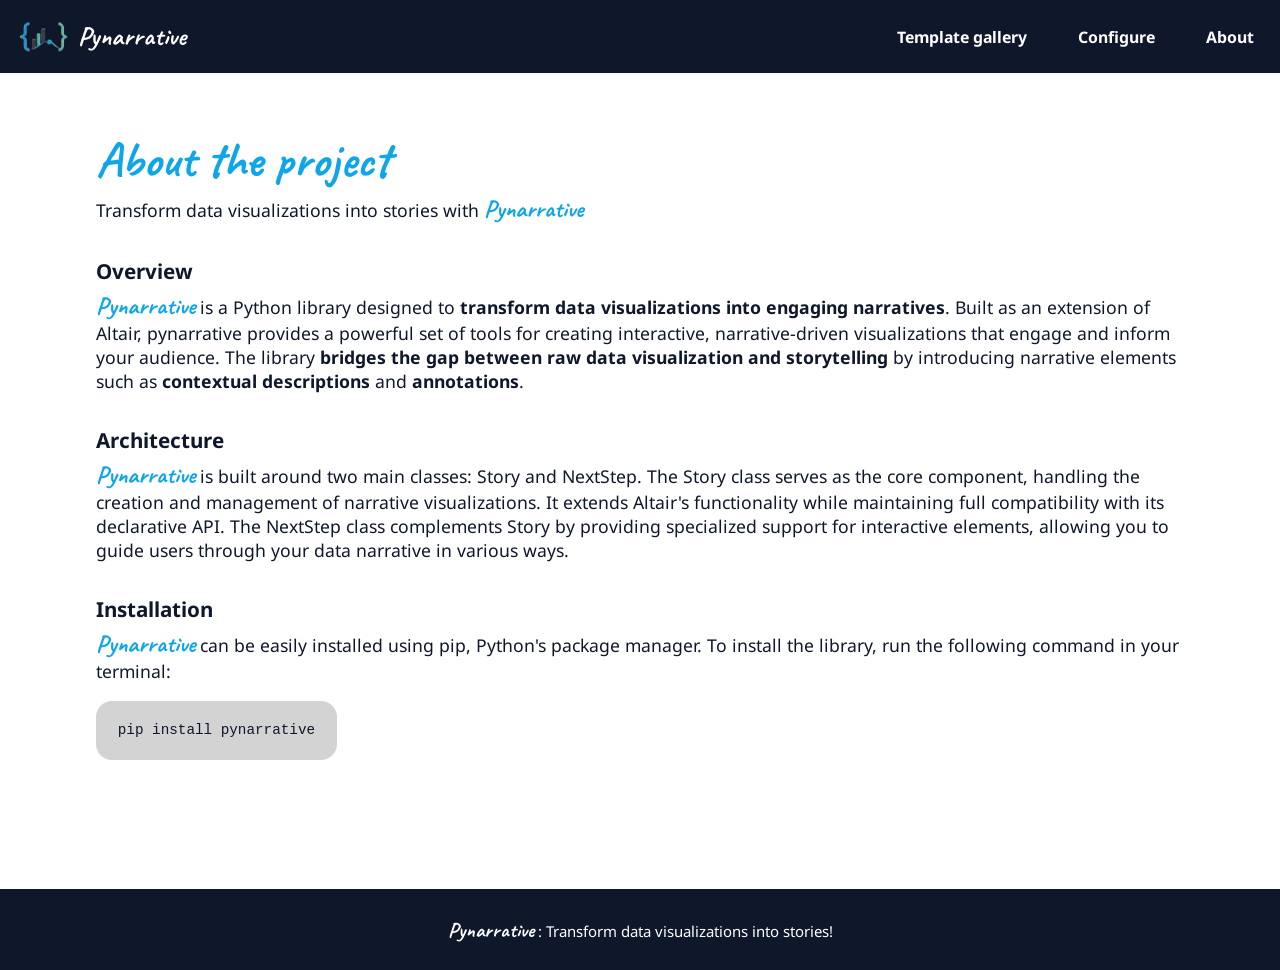
==== about.html @ 92ab71fa "Nuovo sito web" ====
<!DOCTYPE html>
<html lang="it">

<head>
    <meta charset="UTF-8">
    <meta name="viewport" content="width=device-width, initial-scale=1.0">
    <title>Pynarrative - About</title>

    <link rel="icon" type="image/x-icon" href="img/icon/favicon.ico">
    <link rel="stylesheet" href="style.css">

    <!-- Jquery -->
    <script src="https://code.jquery.com/jquery-3.7.1.min.js"></script>

    <script>
        $(window).on("scroll", function (){
            if ($(window).scrollTop() > 100) {
                $("#arrow_up").css("opacity", "1");
            } else {
                $("#arrow_up").css("opacity", "0");
            }
        });
    </script>

</head>

<body>
    <div id="header">
        <a id="home" class="highlight" href="index.html"><img src="img/icon/pynarrative_logo.png" alt="Pynarrative Logo">Pynarrative</a>
        <a href="index.html#gallery">Template gallery</a>
        <a href="configure.html">Configure</a>
        <a href="about.html">About</a>
    </div>

    <div id="about_body">
        <div>
            <h1><span class="highlight">About the project</span></h1>
            <p>Transform data visualizations into stories with <span class="highlight">Pynarrative</span></p>
        </div>

        <div>
            <h3>Overview</h3>
            <p>
                <span class="highlight">Pynarrative</span> is a Python library designed to <span class="bold">transform
                data visualizations into engaging narratives</span>. Built as an extension of Altair, pynarrative provides
                a powerful set of tools for creating interactive, narrative-driven visualizations that engage
                and inform your audience. The library <span class="bold">bridges the gap between raw data
                visualization and storytelling</span> by introducing narrative elements such as <span class="bold">contextual descriptions</span>
                and <span class="bold">annotations</span>.
            </p>
        </div>
        
        <div>
            <h3>Architecture</h3>
            <p>
                <!-- RIVEDERE -->
                <span class="highlight">Pynarrative</span> is built around two main classes: Story and NextStep.
                The Story class serves as the core component, handling the creation and management of narrative
                visualizations. It extends Altair's functionality while maintaining full compatibility with its
                declarative API. The NextStep class complements Story by providing specialized support for
                interactive elements, allowing you to guide users through your data narrative in various ways.
            </p>
        </div>

        <div>
            <h3>Installation</h3>
            <p>
                <span class="highlight">Pynarrative</span> can be easily installed using pip, Python's package manager.
                To install the library, run the following command in your terminal:
            </p>
            <p class="code">pip install pynarrative</p>
        </div>
    </div>

    <div id="footer">
        <p><span class="highlight">Pynarrative</span> : Transform data visualizations into stories!</p>
    </div>

    <a id="arrow_up" href="#header"><img src="img/icon/arrow.svg" alt="arrow_up"></a>

</body>


</html>
---- style.css ----
/* Font family */
@import url('https://fonts.googleapis.com/css2?family=Caveat:wght@400..700&display=swap');
@import url('https://fonts.googleapis.com/css2?family=Inter:wght@400;700&family=Lato:wght@400;700&family=Lora:wght@400;700&family=Merriweather:wght@400;700&family=Montserrat:wght@400;700&family=Noto+Sans:wght@400;700&family=Nunito:wght@400;700&family=Open+Sans:wght@400;700&family=Oswald:wght@400;700&family=Playfair+Display:wght@400;700&family=Poppins:wght@400;700&family=Raleway:wght@400;700&family=Roboto+Condensed:wght@400;700&family=Roboto:wght@400;700&family=Ubuntu:wght@400;700&display=swap');
@import url('https://fonts.googleapis.com/css2?family=Cinzel+Decorative:wght@400;700&family=Space+Grotesk:wght@400;700&family=Syne:wght@400;700&display=swap');

/* General */
html{
    font-family: "Noto sans", Arial, Helvetica, sans-serif;
    scroll-behavior: smooth;
}

body{
    margin: 0;
    padding: 0;
    font-size: 110%;
    min-height: 100vh;
    display: flex;
    flex-direction: column;
    color: #0F172A;
}

a{
    text-decoration: none;
    color: black;
}


#arrow_up{
    width: 4%;
    position: fixed;
    right: 0;
    bottom: 30%;
    opacity: 0;
    transition: all 0.2s ease-in-out;
}

#arrow_up img{
    width: 100%;
    margin: 0;
}

/* Formatting */
.bold{font-weight: bold;}
.italic{font-style: italic;}

.highlight{
    color: #0EA5E9;
    font-family: 'Caveat', 'Times New Roman', Times, serif;
    font-size: 140%;
    font-weight: bold;
}

.code{
    background-color: lightgrey;
    width: fit-content;
    margin: 0.5% 0;
    padding: 2%;
    border-radius: 16px;
    white-space: pre;
    font-family: monospace;
}
.highlighted{
    background-color: rgb(251, 251, 140);
    padding: 0.2%;
    border-radius: 4px;
    color: red !important;
}
.small{font-size: 90%;}



/* INDEX.HTML */
/* Header and footer */
#header, #footer{
    display: flex;
    justify-content: space-around; 
    align-items: center; 
    box-sizing: border-box;
}
#header{background-color: #0F172A;}

#header a{
    padding: 2%;
    color: white;
    font-weight: bold;
    font-size: 90%;
    display: flex;
    align-items: center;
    justify-content: center;
    gap: 10px;
    transition: all ease-in-out 0.2s;
}
#header a img{width: 25px;}

#header a:hover {
    background-color: #1b2a4e;
    cursor: pointer;
}

#home{
    margin-right: auto;
    font-size: 150% !important;
    display: flex;
    align-items: center;
    gap: 5px !important;
    padding: 0 1% !important;
    height: 70px;
}

#home img{width: 60px !important;}

#footer{
    color: white;
    align-items: center; 
    padding: 1%;
    font-size: 85%;
    margin-top: 5%;
    background-color: #0F172A;;
}
#footer .highlight{color: white !important;}

#footer a{
    flex: 1;
    text-align: center;
    color: white;
}

/* Body and gallery */
#body, #gallery, #configurator_box, #download_box, #about_body, #instructions {padding: 2.5% 7.5%;}
#body > h1, #gallery > h1, #about_body  h1 {margin-bottom: 0.2%;}
#body > p, #gallery > p, #about_body p {margin-top: 0.2%;}


.button{
    background-color: #5bae92;
    padding: 0.25% 1% 0.5% 1%;
    border-radius: 16px;
    width: max-content;
}

.button a{
    background: 
    linear-gradient(black),
    linear-gradient(orange);
    background-size: 100% 0;
    background-position: 100% 100%, 0 100%;
    background-repeat: no-repeat;
    transition: background-size 0.4s;
}

.button a:hover{
  background-size: 0 0.1em, 100% 0.1em;
}

#template_gallery{
    margin-left: -5%;
    margin-right: -5%;
    display: grid;
    grid-template-columns: repeat(2, 1fr);
    gap: 10% 1.5%;
}

.template{
    border: 1px #0f172a solid;
    border-radius: 16px;
    align-content: center;
    transition: all 0.3s ease-in-out;
    cursor: pointer;
    position: relative;
    overflow: hidden;
    padding: 5%;
    height: 100%;
    margin-top: 5%;
}
.template:hover{transform: translateY(-10px);}

.template img{
    width: 100%;
    border-radius: 16px;
}

.template p{
    text-align: center;
    font-weight: bold;
}

img.second{display: none;}

.click_to_download{
    background-color: rgba(15, 23, 42, 0.6);
    width: 100%;
    height: 100%;
    border-radius: 16px;
    position: absolute;
    top: -16px;
    left: 0;
    opacity: 0;
    transition: opacity 0.2s ease-in-out;

    color: white;
    display: flex;
    justify-content: center;
    align-items: center;
}

#instructions{margin-top: 5%;}
#instructions a {
    display: inline-block;
    transition: all 0.2s ease-in-out;
}

#instructions a:hover {
    transform: scale(1.01);
    font-weight: bold;
}



/* CONFIGURE.HTML */
/* Configurator box */
#configurator_box{
    text-align: center;
    display: grid;
    grid-template-columns: 1fr 1fr;
    grid-template-areas:
    "title title"
    "description description"
    "controls preview"
    "create_template create_template";
}

#configurator_box h1{grid-area: title;}
#description{grid-area: description;}

.controls{
    grid-area: controls;
    text-align: left;
    font-size: 80%;
}

div.input_template{
    display: flex;
    align-items: center;
    border: 1px black solid;
    border-radius: 16px;
    padding: 0.5%;
    width: max-content;
}
.input_template input{
    text-align: right !important;
    border: 0 !important;
    margin-right: 0 !important;
    max-width: 100px;
    width: 100%;
}
.input_template span{color: rgba(0, 0, 0, 0.6);}

div.selection{margin-bottom: 10%;}
.selection input{
    border: 0;
    background-color: transparent;
    vertical-align: middle;
}
.selection input:hover, .selection select:hover{cursor: pointer;}
.selection select, .selection input[type="text"], .selection input[type="number"]{
    border: 1px grey solid;
    border-radius: 16px;
    padding: 0.5% 1%;
    margin: 1.5% 0;
    text-align: center;
}
.selection input[type="number"]{width: min-content; margin-left: 2%;}
.selection p{font-weight: bold; font-size: 110%;}
.selection div{
    align-self: center;
    display: flex;
    align-items: center
}
#multibox{
    display: grid;
    grid-template-columns: 1fr 1fr;
    grid-template-rows: 1fr 1fr;
    grid-template-areas: 
    "context_font_multiplier context_corner_radius_selection"
    "nextstep_font_multiplier context_corner_radius_selection";
}
#context_font_multiplier_container{grid-area: context_font_multiplier;}
#nextstep_font_multiplier_container{grid-area: nextstep_font_multiplier;}

#context_corner_radius_selection{
    grid-area: context_corner_radius_selection;
    align-self: center;
    display: grid;
    grid-template-rows: repeat(4, auto);
    grid-template-columns: repeat(6, auto);
    grid-template-areas:
    "corner_radius_label corner_radius_label corner_radius_label corner_radius_label corner_radius_label corner_radius_label"
    "context_corner_radius_opt1  context_corner_radius_opt2 context_corner_radius_opt3 context_corner_radius_opt4 context_corner_radius_opt5 context_corner_radius_opt6"
    "border_stroke_label border_stroke_label border_stroke_label border_stroke_label border_stroke_label border_stroke_label"
    "stroke_slider stroke_slider stroke_slider stroke_slider stroke_slider stroke_slider";
    gap: 0.5% 3%;
    max-width: 85%;
}
#context_corner_radius_selection div{
    height: 25px;
    width: 25px;
    margin: auto;
    transition: background-color 0.2s ease-in-out;
    border-top: 2px black solid;
    border-left: 2px black solid;
    display: flex;
    justify-content: center;
    align-self: baseline;
    font-size: 85%;
}
#context_corner_radius_selection div:hover{cursor: pointer;}
.context_corner_radius_selected{background-color: grey;}
#opt1{
    grid-area: context_corner_radius_opt1;
    border-top-left-radius: 40px;
}
#opt2{
    grid-area: context_corner_radius_opt2;
    border-top-left-radius: 32px;
}
#opt3{
    grid-area: context_corner_radius_opt3;
    border-top-left-radius: 24px;
}
#opt4{
    grid-area: context_corner_radius_opt4;
    border-top-left-radius: 16px;
}
#opt5{
    grid-area: context_corner_radius_opt5;
    border-top-left-radius: 8px;
}
#opt6{
    grid-area: context_corner_radius_opt6;
    border-top-left-radius: 0px;
}
#corner_radius_label{grid-area: corner_radius_label; text-align: center; font-weight: bold; margin: 5% 0 1% 0;}
#border_stroke_label{grid-area: border_stroke_label; text-align: center; font-weight: bold; margin: 5% 0 1% 0;}

#stroke_slider{grid-area: stroke_slider;}
#stroke_slider:hover{cursor: pointer;}

#preview {
    grid-area: preview;
    width: 100%;
    display: grid;
    grid-template-columns: 2fr 1fr;
    grid-template-rows: 0.5fr 1fr 1fr 1fr 1fr 1fr;
    gap: 2% 4%;
}

#tab_color_preview{
    border-width: 2px;
    border-style: solid;
    border-color: rgb(103 91 91);
    transition: all, 0.2s ease-in-out;} 

.preview_header{
    display: flex;
    align-items: center;
    justify-content: center;
    font-weight: bold;
}

.color_preview, .contrast_ratio, #title_color_preview {
    display: flex;
    align-items: center;
    justify-content: center;
    box-sizing: border-box;
    border-radius: 16px;
}

.contrast_ratio{
    background-color: #f2f2f2;
    color: #000;
    border: 1px solid #ccc;
    transition: background-color 0.2s ease;
    font-weight: bold;
}

#title_color_preview{border: 1px black solid;}

.contrast_red{background-color: #d62828;}
.contrast_orange{background-color: #f08c00;}
.contrast_green{background-color: #2a9d45;}

#create_template_container{
    grid-area: create_template;
    margin: 5% auto;
    border: 0.5px black solid;
}

/* Template preview */
#template_preview {
    width: 100%;
    display: flex;
    justify-content: center;
    align-items: center;
    transform: scale(0.9);
    transform-origin: top center;
    margin: 0;
}
#template_preview *{
    cursor: pointer;
}

#vis.vega-embed { /* Vertically centers the chart */
    width: 100%;
    display: flex;
    justify-content: center;
    margin: 0;
}
#vis .chart-wrapper {flex: 0 0 auto;}
details{display: none;}

/* Download box */
#download_box{
    display: none;
    padding-top: 0 !important;
}
#download_box h3, #instructions h3{
    text-align: center;
    font-size: 150%;
}

#download{ /* Download "button" */
    font-size: 120%;
    transition: color 0.2s ease-in-out;
    width: fit-content;
    margin: 0;
    transition: background-color 0.2s ease-in-out;
}

#download:hover{
    cursor: pointer;
    background-color: orange;
}

#download_box ol li{margin: 2% 0;}
#to_copy2{font-size: 80%;}

li .code {
    display: inline-block;
    vertical-align: middle;
}

li img {
    vertical-align: middle;
    margin-left: 2%;
    opacity: 0.7;
    transition: all 0.2s ease-in-out;
}
li img:hover{
    opacity: 1;
    cursor: copy;
}

.img_green{
    filter: brightness(0) saturate(100%) invert(16%) sepia(99%) saturate(1500%) hue-rotate(80deg) brightness(95%) contrast(110%);   
    opacity: 1;
}



/* ABOUT.HTML */
#about_body div{margin-bottom: 3%;}
#about_body div h3{margin-bottom: 0.5%;}
#about_body div p{margin-top: 0;}
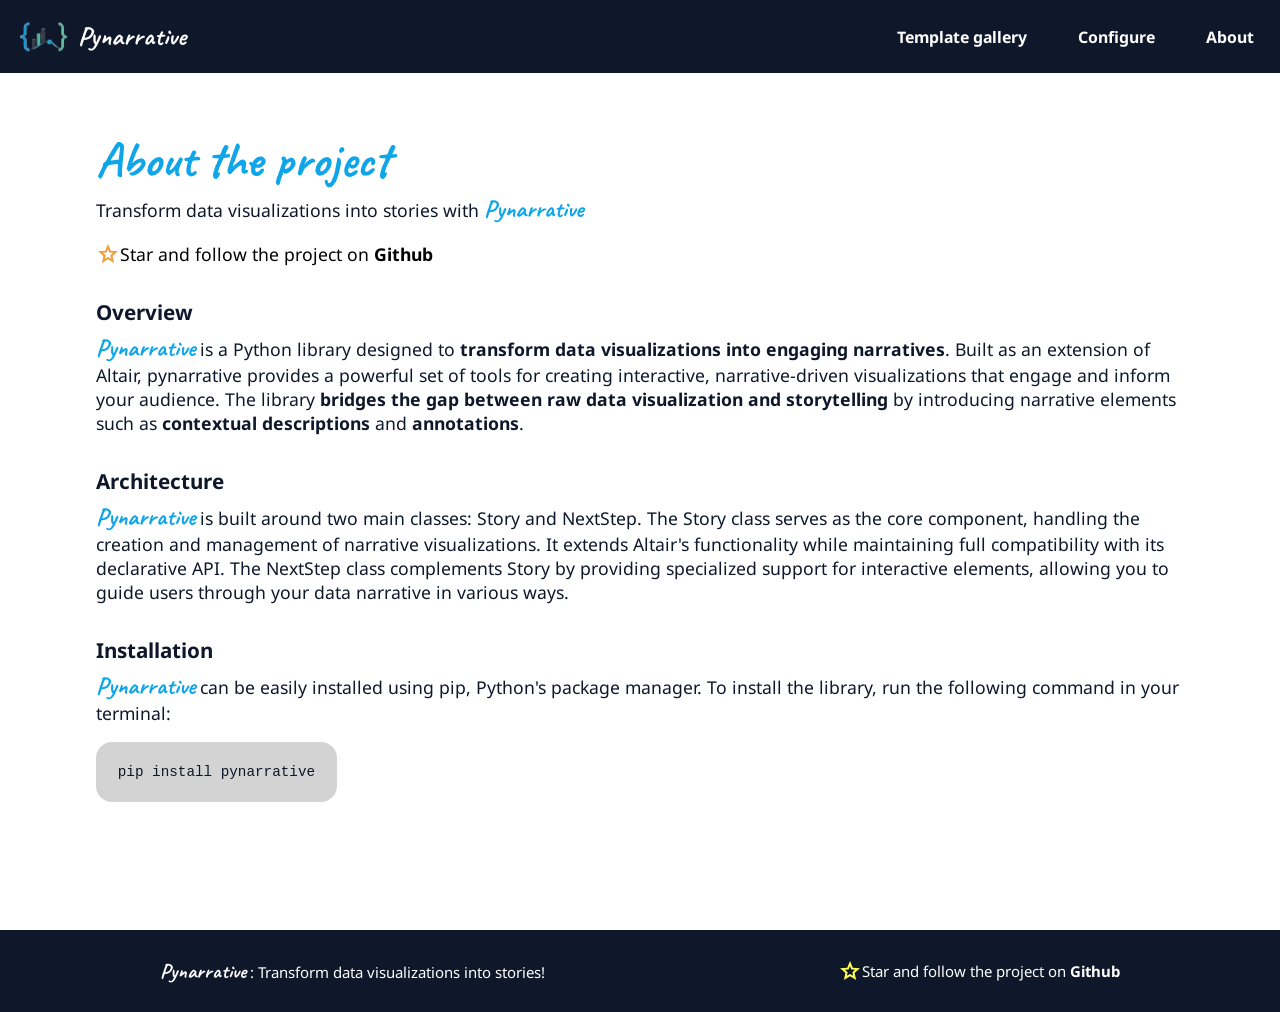
==== commit 87dee001: "Website new version" ====
--- a/about.html
+++ b/about.html
@@ -36,8 +36,12 @@
         <div>
             <h1><span class="highlight">About the project</span></h1>
             <p>Transform data visualizations into stories with <span class="highlight">Pynarrative</span></p>
+            <a target="_blank" href="https://github.com/pynarrative/pynarrative">
+                <img src="img/icon/dark_star.svg" alt="Star">
+                <span>Star and follow the project on <span class="bold">Github</span></span>
+            </a>
         </div>
-
+<!-- RISCRIVERE L'ABOUT E LA DOCUMENTAZIONE. RIVEDERE DOCSTRING -->
         <div>
             <h3>Overview</h3>
             <p>
@@ -74,6 +78,10 @@
 
     <div id="footer">
         <p><span class="highlight">Pynarrative</span> : Transform data visualizations into stories!</p>
+        <a target="_blank" href="https://github.com/pynarrative/pynarrative">
+            <img src="img/icon/star.svg" alt="Star">
+            <span>Star and follow the project on <span class="bold">Github</span></span>
+        </a>
     </div>
 
     <a id="arrow_up" href="#header"><img src="img/icon/arrow.svg" alt="arrow_up"></a>
--- a/style.css
+++ b/style.css
@@ -2,6 +2,7 @@
 @import url('https://fonts.googleapis.com/css2?family=Caveat:wght@400..700&display=swap');
 @import url('https://fonts.googleapis.com/css2?family=Inter:wght@400;700&family=Lato:wght@400;700&family=Lora:wght@400;700&family=Merriweather:wght@400;700&family=Montserrat:wght@400;700&family=Noto+Sans:wght@400;700&family=Nunito:wght@400;700&family=Open+Sans:wght@400;700&family=Oswald:wght@400;700&family=Playfair+Display:wght@400;700&family=Poppins:wght@400;700&family=Raleway:wght@400;700&family=Roboto+Condensed:wght@400;700&family=Roboto:wght@400;700&family=Ubuntu:wght@400;700&display=swap');
 @import url('https://fonts.googleapis.com/css2?family=Cinzel+Decorative:wght@400;700&family=Space+Grotesk:wght@400;700&family=Syne:wght@400;700&display=swap');
+@import url('https://fonts.googleapis.com/css2?family=Abril+Fatface&family=Bebas+Neue&family=Caveat:wght@400;700&family=Cinzel:wght@400;700&family=Dancing+Script:wght@400;700&family=Great+Vibes&family=Montserrat:wght@400;700&family=Noto+Sans:wght@400;700&family=Oswald:wght@400;700&family=Pacifico&family=Playfair+Display:wght@400;700&family=Satisfy&display=swap');
 
 /* General */
 html{
@@ -120,16 +121,56 @@
 #footer .highlight{color: white !important;}
 
 #footer a{
-    flex: 1;
     text-align: center;
     color: white;
+    display: flex;
+    flex-direction: row;
+    align-items: center;
+    justify-content: space-between;
+}
+
+#about_body div a{
+    display: flex;
 }
 
 /* Body and gallery */
-#body, #gallery, #configurator_box, #download_box, #about_body, #instructions {padding: 2.5% 7.5%;}
+#body, #big_template_preview, #gallery, #download_box, #about_body, #instructions {padding: 2.5% 7.5%;}
 #body > h1, #gallery > h1, #about_body  h1 {margin-bottom: 0.2%;}
 #body > p, #gallery > p, #about_body p {margin-top: 0.2%;}
 
+#big_template_preview{
+    width: 75%;
+    height: 500px;
+    margin: auto;
+    border: 1px #0f172a solid;
+    border-radius: 16px;
+    display: flex;
+    flex-direction: column;
+    align-items: center;
+    cursor: pointer;
+    overflow: hidden;
+}
+
+#big_template_preview img{
+    height: 80%;
+    width: auto;
+}
+#big_template_preview div{
+    width: 100%;
+    margin-top: 5%;
+    display: flex;
+    justify-content: space-evenly;
+    align-items: center;
+}
+
+#big_template_preview img.secondary_image{
+    display: none;
+}
+
+
+#download_notebook_button{
+    background-color: #0EA5E9 !important;
+}
 
 .button{
     background-color: #5bae92;
@@ -157,7 +198,7 @@
     margin-right: -5%;
     display: grid;
     grid-template-columns: repeat(2, 1fr);
-    gap: 10% 1.5%;
+    gap: 4% 1.5%;
 }
 
 .template{
@@ -175,7 +216,7 @@
 .template:hover{transform: translateY(-10px);}
 
 .template img{
-    width: 100%;
+    max-width: 90%;
     border-radius: 16px;
 }
 
@@ -186,7 +227,7 @@
 
 img.second{display: none;}
 
-.click_to_download{
+.click_to_preview{
     background-color: rgba(15, 23, 42, 0.6);
     width: 100%;
     height: 100%;
@@ -215,80 +256,130 @@
 }
 
 
-
 /* CONFIGURE.HTML */
 /* Configurator box */
 #configurator_box{
-    text-align: center;
     display: grid;
-    grid-template-columns: 1fr 1fr;
+    gap: 5% 1%;
+    margin-bottom: 15%;
+    padding: 2.5% 5%;
+    grid-template-rows: auto;
+    grid-template-columns: 1.5fr 1fr;
     grid-template-areas:
-    "title title"
-    "description description"
-    "controls preview"
-    "create_template create_template";
-}
-
-#configurator_box h1{grid-area: title;}
-#description{grid-area: description;}
-
-.controls{
-    grid-area: controls;
-    text-align: left;
-    font-size: 80%;
-}
-
-div.input_template{
-    display: flex;
-    align-items: center;
-    border: 1px black solid;
-    border-radius: 16px;
-    padding: 0.5%;
-    width: max-content;
-}
-.input_template input{
-    text-align: right !important;
-    border: 0 !important;
-    margin-right: 0 !important;
-    max-width: 100px;
+    "title_description title_description"
+    "options preview"
+    "create_template_container create_template_container";
+}
+
+#title_description{
+    grid-area: title_description;
+    text-align: center;
+}
+
+
+/* Options (left column) */
+#options{
+    grid-area: options;
+    display: grid;
+    grid-template-columns: 1fr 2.5fr;
+    grid-template-rows: repeat(10, 0.75fr);
+    grid-template-areas:
+    "title_options title_options"
+    "input_template input_template"
+    "font_selection_container font_selection_container"
+    "standard_font_size_container main_secondary_text_color_input_container"
+    "title_font_multiplier_container title_font_selection_container"
+    "subtitle_font_multiplier_container title_subtitle_source_color_input_container"
+    "source_font_multiplier_container title_subtitle_source_color_input_container"
+    "context_font_multiplier_container ta_background_color_input_container"
+    "nextstep_font_multiplier_container ta_border_color_input_container"
+    "annotation_font_multiplier_container text_areas_corner_radius_selection"
+}
+
+#options h2{
+    grid-area: title_options;
+    text-align: center;
+    display: flex;
+    justify-content: space-around;
+    align-self: center;
+}
+
+#options>div{
+    text-align: center;
+    margin: auto;
+}
+#options > div h4, #options > div label{margin: 1% 0;}
+
+#options input[type = "text"], #options input[type = "number"]{
+    border: 0.5px #0f172a solid;
+    border-radius: 16px;
+    padding: 1.5% 2%;
+    text-align: center;
+}
+#options input, #options select{cursor: pointer;}
+
+ #options select{
+    font-size: 90%;
+    border: 2px solid #dddddd;
+    background: #eeeeee;
+    transition: all 0.4s ease-in-out;
+    border-radius: 16px;
+}
+
+#options select,
+::picker(select) {
+  appearance: base-select;
+}
+
+select::picker-icon {
+  color: #999999;
+  transition: 0.4s rotate;
+}
+
+select:open::picker-icon {
+  rotate: 180deg;
+}
+
+
+#input_template{
+    grid-area: input_template;
+    margin: auto;
+    text-align: center;
     width: 100%;
 }
-.input_template span{color: rgba(0, 0, 0, 0.6);}
-
-div.selection{margin-bottom: 10%;}
-.selection input{
-    border: 0;
-    background-color: transparent;
-    vertical-align: middle;
-}
-.selection input:hover, .selection select:hover{cursor: pointer;}
-.selection select, .selection input[type="text"], .selection input[type="number"]{
-    border: 1px grey solid;
-    border-radius: 16px;
-    padding: 0.5% 1%;
-    margin: 1.5% 0;
-    text-align: center;
-}
-.selection input[type="number"]{width: min-content; margin-left: 2%;}
-.selection p{font-weight: bold; font-size: 110%;}
-.selection div{
-    align-self: center;
-    display: flex;
-    align-items: center
-}
-#multibox{
+
+#font_selection_container{
+    grid-area: font_selection_container;
+    margin: auto;
+    text-align: center;
+}
+
+#standard_font_size_container{grid-area: standard_font_size_container;}
+#main_secondary_text_color_input_container{
+    grid-area: main_secondary_text_color_input_container;
     display: grid;
-    grid-template-columns: 1fr 1fr;
-    grid-template-rows: 1fr 1fr;
-    grid-template-areas: 
-    "context_font_multiplier context_corner_radius_selection"
-    "nextstep_font_multiplier context_corner_radius_selection";
-}
-#context_font_multiplier_container{grid-area: context_font_multiplier;}
-#nextstep_font_multiplier_container{grid-area: nextstep_font_multiplier;}
-
-#context_corner_radius_selection{
-    grid-area: context_corner_radius_selection;
+    grid-template-columns: repeat(4, 1fr);
+    grid-template-areas:
+    "main_color_input_container secondary_color_input_container text_color_input_container lines_color_input_container";
+}
+#main_color_input_container{grid-area: main_color_input_container;}
+#secondary_color_input_container{grid-area: secondary_color_input_container;}
+#text_color_input_container{grid-area: text_color_input_container;}
+
+#title_font_multiplier_container{grid-area: title_font_multiplier_container;}
+#title_font_selection_container{grid-area: title_font_selection_container;}
+#title_subtitle_source_color_input_container{grid-area: title_subtitle_source_color_input_container;}
+#subtitle_font_multiplier_container{grid-area: subtitle_font_multiplier_container;}
+#source_font_multiplier_container{grid-area: source_font_multiplier_container;}
+#context_font_multiplier_container{grid-area: context_font_multiplier_container;}
+#ta_background_color_input_container{grid-area: ta_background_color_input_container;}
+#ta_border_color_input_container{grid-area: ta_border_color_input_container;}
+#nextstep_font_multiplier_container{grid-area: nextstep_font_multiplier_container;}
+#annotation_font_multiplier_container{grid-area: annotation_font_multiplier_container;}
+#text_areas_corner_radius_selection{
+    grid-area: text_areas_corner_radius_selection;
+    margin: auto;
+    width: 70%;
     align-self: center;
     display: grid;
     grid-template-rows: repeat(4, auto);
@@ -299,9 +390,8 @@
     "border_stroke_label border_stroke_label border_stroke_label border_stroke_label border_stroke_label border_stroke_label"
     "stroke_slider stroke_slider stroke_slider stroke_slider stroke_slider stroke_slider";
     gap: 0.5% 3%;
-    max-width: 85%;
-}
-#context_corner_radius_selection div{
+}
+#text_areas_corner_radius_selection div{
     height: 25px;
     width: 25px;
     margin: auto;
@@ -310,11 +400,11 @@
     border-left: 2px black solid;
     display: flex;
     justify-content: center;
-    align-self: baseline;
+    align-items: center;
     font-size: 85%;
 }
-#context_corner_radius_selection div:hover{cursor: pointer;}
-.context_corner_radius_selected{background-color: grey;}
+#text_areas_corner_radius_selection div:hover{cursor: pointer;}
+.text_areas_corner_radius_selected{background-color: grey;}
 #opt1{
     grid-area: context_corner_radius_opt1;
     border-top-left-radius: 40px;
@@ -345,34 +435,72 @@
 #stroke_slider{grid-area: stroke_slider;}
 #stroke_slider:hover{cursor: pointer;}
 
-#preview {
+#lines_color_input_container{grid-area: lines_color_input_container;}
+
+
+/* Preview */
+#preview{
+    display: grid;
     grid-area: preview;
-    width: 100%;
-    display: grid;
-    grid-template-columns: 2fr 1fr;
-    grid-template-rows: 0.5fr 1fr 1fr 1fr 1fr 1fr;
-    gap: 2% 4%;
-}
-
+    gap: 1% 3%;
+    grid-template-columns: 1.5fr 1fr;
+    grid-template-rows: 0.5fr 1fr 1fr 0.3fr 1fr 1fr;
+    grid-template-areas:
+    "title_preview title_contrast"
+    "main_color_preview main_color_contrast"
+    "secondary_color_preview secondary_color_contrast"
+    "lines_color_preview lines_color_preview"
+    "title_color_preview_container title_color_contrast"
+    "tab_color_preview tab_color_contrast";
+}
+
+#preview.no_secondary {
+    grid-template-rows: 0.5fr 1fr 0.3fr 1fr 1fr;
+    grid-template-areas:
+    "title_preview title_contrast"
+    "main_color_preview main_color_contrast"
+    "lines_color_preview lines_color_preview"
+    "title_color_preview_container title_color_contrast"
+    "tab_color_preview tab_color_contrast";
+}
+
+#preview h2{
+    display: flex;
+    justify-content: center;
+    align-self: center;
+    text-align: center;
+}
+#title_preview{grid-area: title_preview;}
+#title_contrast{grid-area: title_contrast;}
+#main_color_preview{grid-area: main_color_preview;}
+#main_color_contrast{grid-area: main_color_contrast;}
+#secondary_color_preview{grid-area: secondary_color_preview;}
+#secondary_color_contrast{grid-area: secondary_color_contrast;}
+#title_color_preview_container{grid-area: title_color_preview_container; border: 1px black solid;}
+#tab_color_contrast{grid-area: tab_color_contrast;}
 #tab_color_preview{
+    grid-area: tab_color_preview;
     border-width: 2px;
     border-style: solid;
     border-color: rgb(103 91 91);
-    transition: all, 0.2s ease-in-out;} 
-
-.preview_header{
+    transition: all, 0.2s ease-in-out;
+}
+#tab_color_contrast{grid-area: tab_color_contrast;}
+#lines_color_preview{grid-area: lines_color_preview;}
+
+.color_preview{font-size: 12pt;}
+.color_preview, .contrast_ratio, #title_color_preview_container {
     display: flex;
     align-items: center;
     justify-content: center;
-    font-weight: bold;
-}
-
-.color_preview, .contrast_ratio, #title_color_preview {
-    display: flex;
-    align-items: center;
-    justify-content: center;
+    text-align: center;
     box-sizing: border-box;
     border-radius: 16px;
+    padding: 1%;
+}
+#title_color_preview_container p{
+    margin-bottom: 0;
+    margin-top: 0;
 }
 
 .contrast_ratio{
@@ -383,17 +511,19 @@
     font-weight: bold;
 }
 
-#title_color_preview{border: 1px black solid;}
-
 .contrast_red{background-color: #d62828;}
 .contrast_orange{background-color: #f08c00;}
 .contrast_green{background-color: #2a9d45;}
 
+
 #create_template_container{
-    grid-area: create_template;
-    margin: 5% auto;
-    border: 0.5px black solid;
-}
+    border: 1px black solid;
+    grid-area: create_template_container;
+    width: 15%;
+    margin: auto;
+    text-align: center;
+}
+
 
 /* Template preview */
 #template_preview {
@@ -428,7 +558,7 @@
     font-size: 150%;
 }
 
-#download{ /* Download "button" */
+#download_template, #download_notebook{ /* Download "button" */
     font-size: 120%;
     transition: color 0.2s ease-in-out;
     width: fit-content;
@@ -436,7 +566,7 @@
     transition: background-color 0.2s ease-in-out;
 }
 
-#download:hover{
+#download_template:hover, #download_notebook:hover{
     cursor: pointer;
     background-color: orange;
 }
@@ -470,4 +600,4 @@
 /* ABOUT.HTML */
 #about_body div{margin-bottom: 3%;}
 #about_body div h3{margin-bottom: 0.5%;}
-#about_body div p{margin-top: 0;}
+#about_body div p{margin-top: 0;}
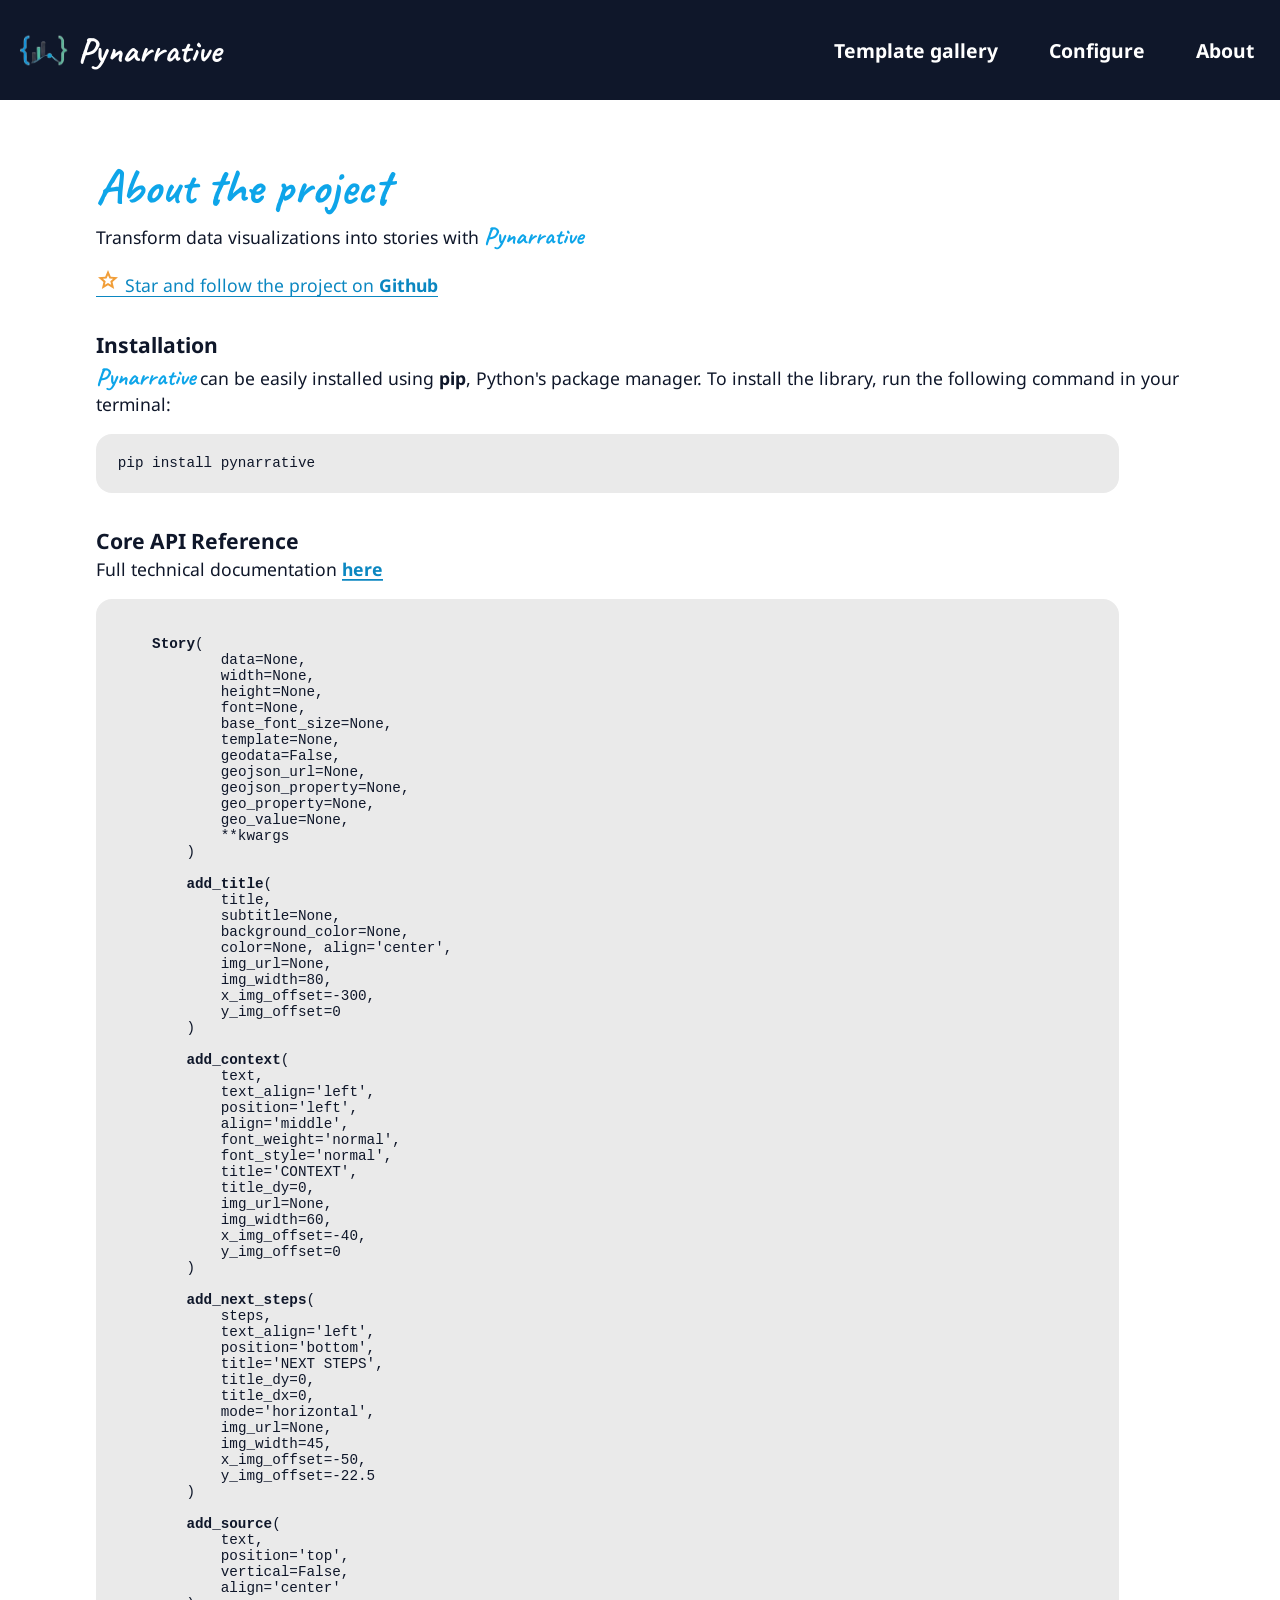
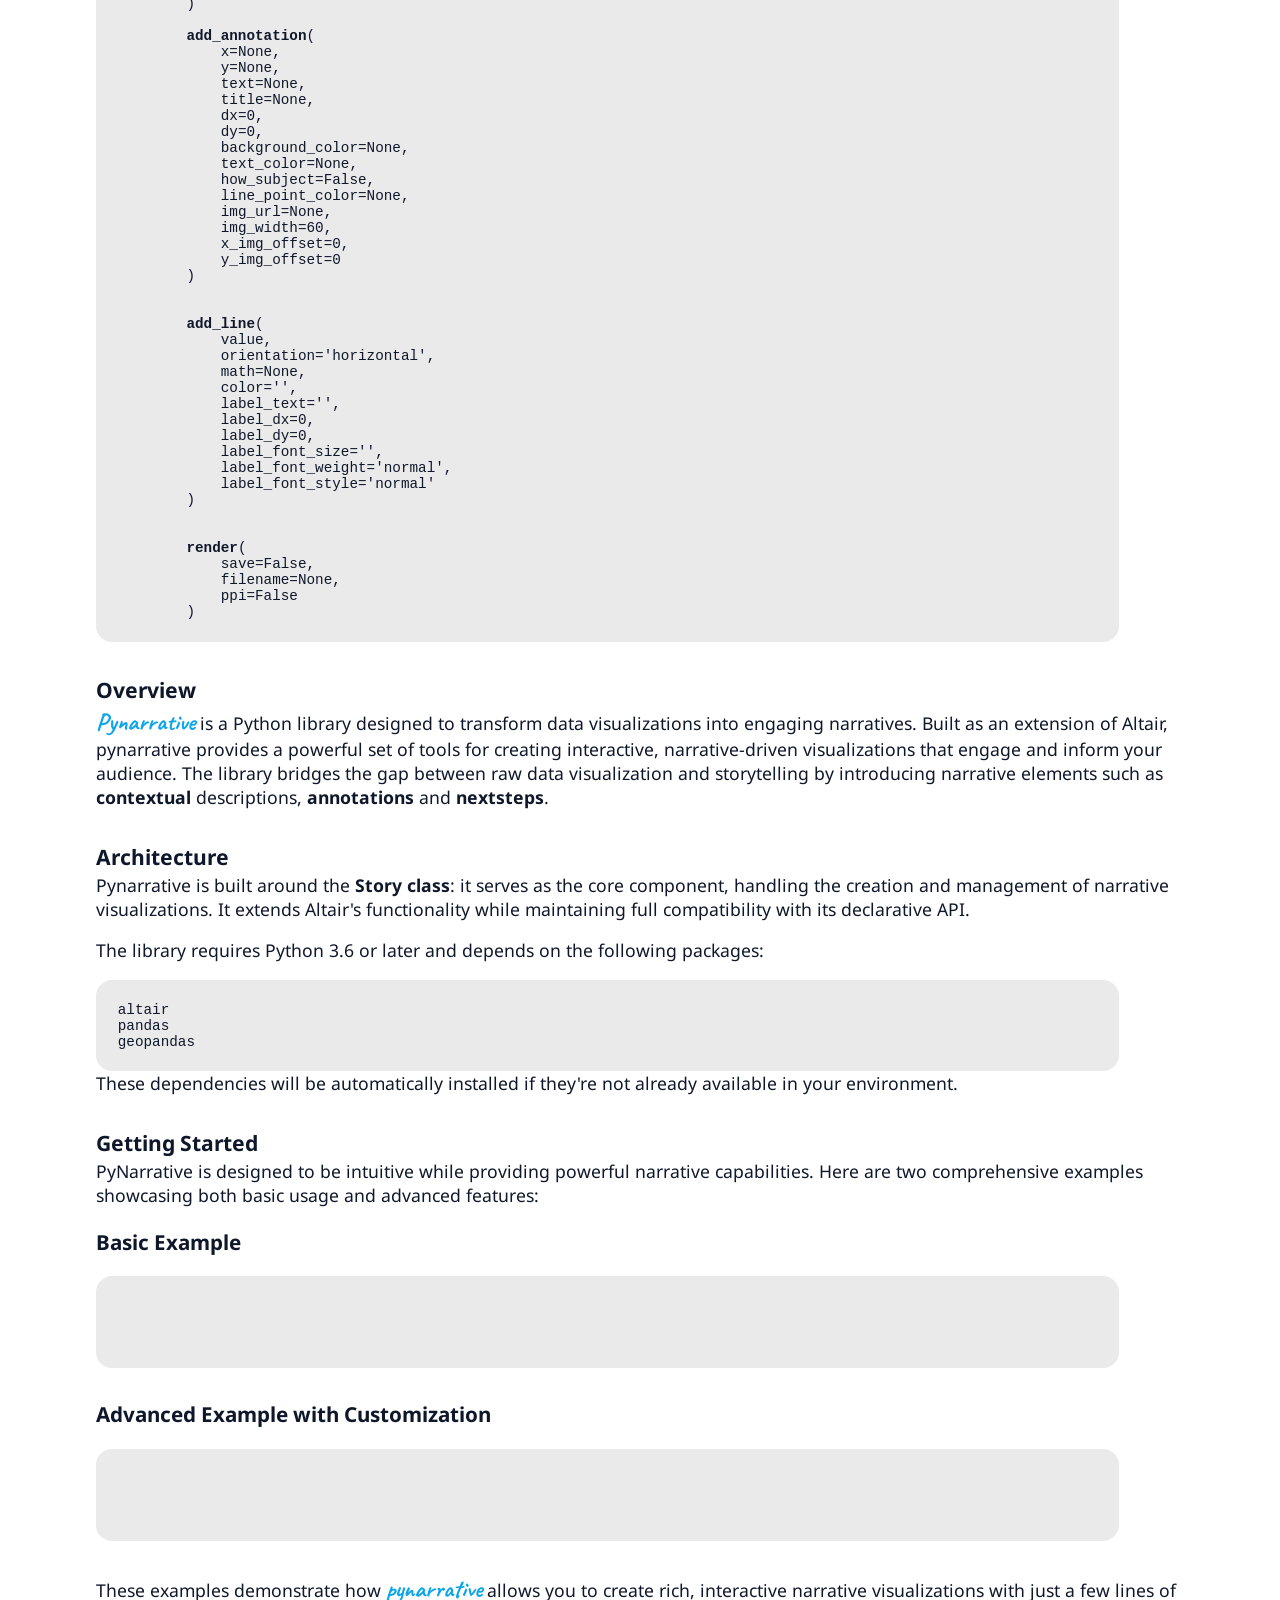
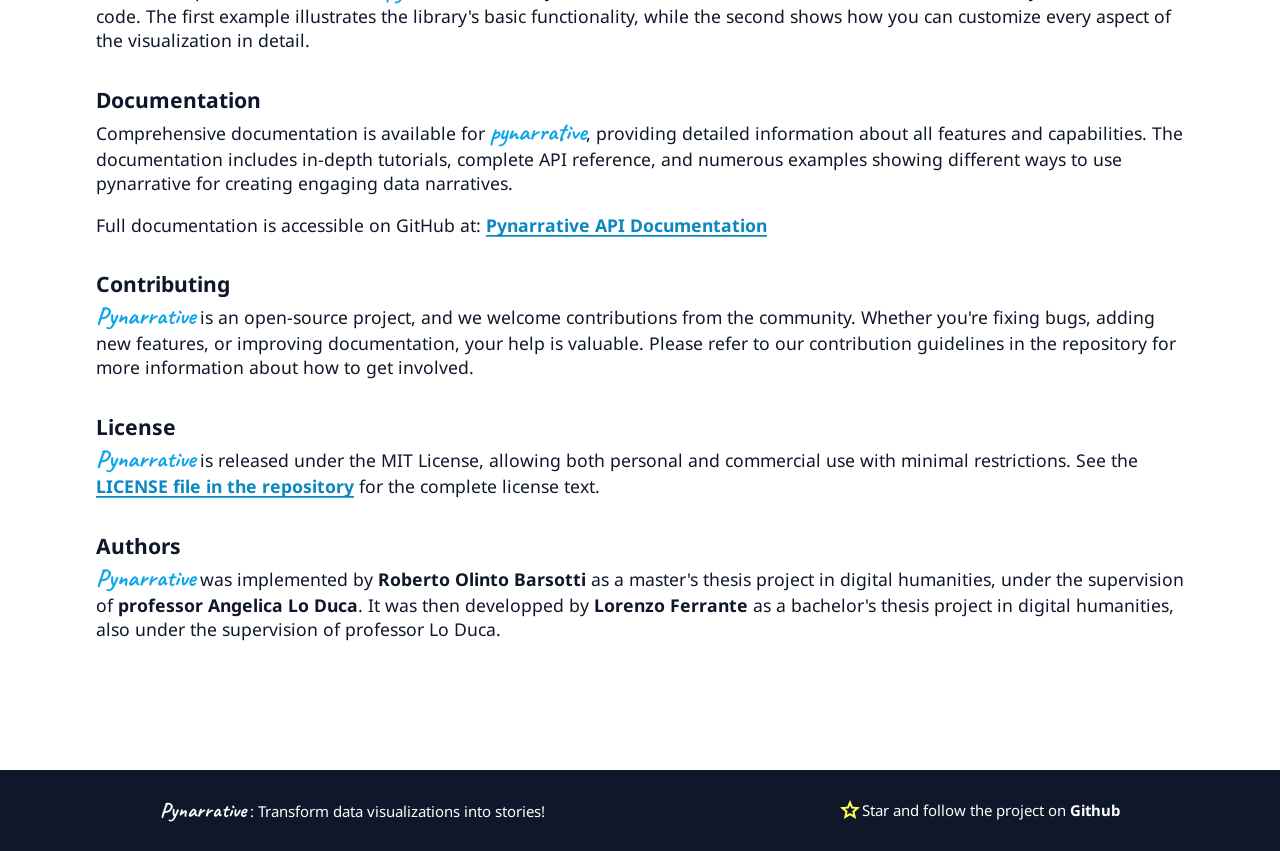
==== commit 6bb7b659: "new about.html" ====
--- a/about.html
+++ b/about.html
@@ -41,39 +41,183 @@
                 <span>Star and follow the project on <span class="bold">Github</span></span>
             </a>
         </div>
-<!-- RISCRIVERE L'ABOUT E LA DOCUMENTAZIONE. RIVEDERE DOCSTRING -->
-        <div>
-            <h3>Overview</h3>
-            <p>
-                <span class="highlight">Pynarrative</span> is a Python library designed to <span class="bold">transform
-                data visualizations into engaging narratives</span>. Built as an extension of Altair, pynarrative provides
-                a powerful set of tools for creating interactive, narrative-driven visualizations that engage
-                and inform your audience. The library <span class="bold">bridges the gap between raw data
-                visualization and storytelling</span> by introducing narrative elements such as <span class="bold">contextual descriptions</span>
-                and <span class="bold">annotations</span>.
-            </p>
+
+        <div>
+            <h2 id="installation">Installation</h2>
+            <p><span class="highlight">Pynarrative</span> can be easily installed using <strong>pip</strong>, Python&#39;s package manager. To install the library, run the following command in your terminal:</p>
+            <p class="code">pip install pynarrative</p>
+        </div>
+
+        <div>
+            <h2>Core API Reference</h2>
+            <p>Full technical documentation <a href="https://pynarrative.github.io/doc/site/api/" class="bold" target="_blank">here</a></p>
+<p class="code">
+    <span class="bold">Story</span>(
+            <span>data=None,</span>
+            <span>width=None,</span>
+            <span>height=None,</span>
+            <span>font=None,</span>
+            <span>base_font_size=None,</span>
+            <span>template=None,</span>
+            <span>geodata=False,</span>
+            <span>geojson_url=None,</span>
+            <span>geojson_property=None,</span>
+            <span>geo_property=None,</span>
+            <span>geo_value=None,</span>
+            **kwargs
+        )
+
+        <span class="bold">add_title</span>(
+            title,
+            <span>subtitle=None,</span>
+            <span>background_color=None,</span>
+            <span>color=None,</span> <span>align='center',</span>
+            <span>img_url=None,</span>
+            <span>img_width=80,</span>
+            <span>x_img_offset=-300,</span>
+            <span>y_img_offset=0</span>
+        )
+
+        <span class="bold">add_context</span>(
+            text,
+            <span>text_align='left',</span>
+            <span>position='left',</span>
+            <span>align='middle',</span>
+            <span>font_weight='normal',</span>
+            <span>font_style='normal',</span>
+            <span>title='CONTEXT',</span>
+            <span>title_dy=0,</span>
+            <span>img_url=None,</span>
+            <span>img_width=60,</span>
+            <span>x_img_offset=-40,</span>
+            <span>y_img_offset=0</span>
+        )
+
+        <span class="bold">add_next_steps</span>(
+            steps,
+            <span>text_align='left',</span>
+            <span>position='bottom',</span>
+            <span>title='NEXT</span> STEPS',
+            <span>title_dy=0,</span>
+            <span>title_dx=0,</span>
+            <span>mode='horizontal',</span>
+            <span>img_url=None,</span>
+            <span>img_width=45,</span>
+            <span>x_img_offset=-50,</span>
+            <span>y_img_offset=-22.5</span>
+        )
+
+        <span class="bold">add_source</span>(
+            text,
+            <span>position='top',</span>
+            <span>vertical=False,</span>
+            <span>align='center'</span>
+        )
+
+        <span class="bold">add_annotation</span>(
+            <span>x=None,</span>
+            <span>y=None,</span>
+            <span>text=None,</span>
+            <span>title=None,</span>
+            <span>dx=0,</span>
+            <span>dy=0,</span>
+            <span>background_color=None,</span>
+            <span>text_color=None,</span>
+            <span>how_subject=False,</span>
+            <span>line_point_color=None,</span>
+            <span>img_url=None,</span>
+            <span>img_width=60,</span>
+            <span>x_img_offset=0,</span>
+            <span>y_img_offset=0</span>
+        )
+
+
+        <span class="bold">add_line</span>(
+            value,
+            <span>orientation='horizontal',</span>
+            <span>math=None,</span>
+            <span>color='',</span>
+            <span>label_text='',</span>
+            <span>label_dx=0,</span>
+            <span>label_dy=0,</span>
+            <span>label_font_size='',</span>
+            <span>label_font_weight='normal',</span>
+            <span>label_font_style='normal'</span>
+        )
+
+
+        <span class="bold">render</span>(
+            <span>save=False,</span>
+            <span>filename=None,</span>
+            <span>ppi=False</span>
+        )
+</p>
+        </div>
+
+        <div>
+            <h2>Overview</h2>
+            <p><span class="highlight">Pynarrative</span> is a Python library designed to transform data visualizations into engaging narratives. Built as an extension of Altair, pynarrative provides a powerful set of tools for creating interactive, narrative-driven visualizations that engage and inform your audience. The library bridges the gap between raw data visualization and storytelling by introducing narrative elements such as <span class="bold">contextual</span> descriptions, <span class="bold">annotations</span> and <span class="bold">nextsteps</span>.</p>
+        </div>
+
+        <div>
+            <h2>Architecture</h2>
+            <p>Pynarrative is built around the <strong>Story class</strong>: it serves as the core component, handling the creation and management of narrative visualizations. It extends Altair&#39;s functionality while maintaining full compatibility with its declarative API.</p>
+            <p>The library requires Python 3.6 or later and depends on the following packages:</p>
+<p class="code">altair
+pandas
+geopandas
+</p>
+            <p>These dependencies will be automatically installed if they&#39;re not already available in your environment.</p>
+        </div>
+
+        <div>
+            <h2 id="getting-started">Getting Started</h2>
+            <!-- RIVEDERE -->
+            <p>PyNarrative is designed to be intuitive while providing powerful narrative capabilities. Here are two comprehensive examples showcasing both basic usage and advanced features:</p>
+
+            <div>
+                <h3>Basic Example</h3>
+                <p class="code">
+
+                </p>
+            </div>
+
+
+            
+            <div>
+                <h3>Advanced Example with Customization</h3>
+                <p class="code">
+
+                </p>
+            </div>
+
+            <p>These examples demonstrate how <span class="highlight">pynarrative</span> allows you to create rich, interactive narrative visualizations with just a few lines of code. The first example illustrates the library&#39;s basic functionality, while the second shows how you can customize every aspect of the visualization in detail.</p>
+        </div>
+
+        <div>
+            <h2>Documentation</h2>
+            <p>Comprehensive documentation is available for <span class="highlight">pynarrative</span>, providing detailed information about all features and capabilities. The documentation includes in-depth tutorials, complete API reference, and numerous examples showing different ways to use pynarrative for creating engaging data narratives.</p>
+            <p>Full documentation is accessible on GitHub at: <a class="bold" target="_blank" href="https://pynarrative.github.io/doc/site/api/">Pynarrative API Documentation</a></p>
+        </div>
+
+        <div>
+            <h2>Contributing</h2>
+            <p><span class="highlight">Pynarrative</span> is an open-source project, and we welcome contributions from the community. Whether you&#39;re fixing bugs, adding new features, or improving documentation, your help is valuable. Please refer to our contribution guidelines in the repository for more information about how to get involved.</p>
+        </div>
+
+        <div>
+            <h2>License</h2>
+            <p><span class="highlight">Pynarrative</span> is released under the MIT License, allowing both personal and commercial use with minimal restrictions. See the <a target="_blank" class="bold" href="https://github.com/pynarrative/pynarrative/blob/dev/LICENSE">LICENSE file in the repository</a> for the complete license text.</p>
         </div>
         
         <div>
-            <h3>Architecture</h3>
-            <p>
-                <!-- RIVEDERE -->
-                <span class="highlight">Pynarrative</span> is built around two main classes: Story and NextStep.
-                The Story class serves as the core component, handling the creation and management of narrative
-                visualizations. It extends Altair's functionality while maintaining full compatibility with its
-                declarative API. The NextStep class complements Story by providing specialized support for
-                interactive elements, allowing you to guide users through your data narrative in various ways.
-            </p>
-        </div>
-
-        <div>
-            <h3>Installation</h3>
-            <p>
-                <span class="highlight">Pynarrative</span> can be easily installed using pip, Python's package manager.
-                To install the library, run the following command in your terminal:
-            </p>
-            <p class="code">pip install pynarrative</p>
-        </div>
+            <h2>Authors</h2>
+            <p><span class="highlight">Pynarrative</span> was implemented by <span class="bold">Roberto Olinto Barsotti</span> as a master&#39;s thesis project in digital humanities, under the supervision of <span class="bold">professor Angelica Lo Duca</span>. It was then developped by <span class="bold">Lorenzo Ferrante</span> as a bachelor&#39;s thesis project in digital humanities, also under the supervision of professor Lo Duca.</p>
+        </div>
+
+        
+
+        
     </div>
 
     <div id="footer">
--- a/style.css
+++ b/style.css
@@ -52,19 +52,13 @@
 }
 
 .code{
-    background-color: lightgrey;
-    width: fit-content;
-    margin: 0.5% 0;
+    background-color: rgb(234, 234, 234);
+    width: 90%;
+    margin: 0;
     padding: 2%;
     border-radius: 16px;
     white-space: pre;
     font-family: monospace;
-}
-.highlighted{
-    background-color: rgb(251, 251, 140);
-    padding: 0.2%;
-    border-radius: 4px;
-    color: red !important;
 }
 .small{font-size: 90%;}
 
@@ -84,7 +78,7 @@
     padding: 2%;
     color: white;
     font-weight: bold;
-    font-size: 90%;
+    font-size: 110%;
     display: flex;
     align-items: center;
     justify-content: center;
@@ -100,14 +94,13 @@
 
 #home{
     margin-right: auto;
-    font-size: 150% !important;
+    font-size: 200% !important;
     display: flex;
     align-items: center;
     gap: 5px !important;
     padding: 0 1% !important;
-    height: 70px;
-}
-
+    height: 100px;
+}
 #home img{width: 60px !important;}
 
 #footer{
@@ -129,33 +122,37 @@
     justify-content: space-between;
 }
 
-#about_body div a{
-    display: flex;
-}
-
 /* Body and gallery */
 #body, #big_template_preview, #gallery, #download_box, #about_body, #instructions {padding: 2.5% 7.5%;}
+#gallery{padding-top: 0 !important;}
 #body > h1, #gallery > h1, #about_body  h1 {margin-bottom: 0.2%;}
 #body > p, #gallery > p, #about_body p {margin-top: 0.2%;}
 
 #big_template_preview{
     width: 75%;
-    height: 500px;
-    margin: auto;
+    height: auto;
+    margin: 10% auto 2.5% auto;
     border: 1px #0f172a solid;
     border-radius: 16px;
     display: flex;
     flex-direction: column;
     align-items: center;
-    cursor: pointer;
+    cursor: grab;
     overflow: hidden;
 }
 
-#big_template_preview img{
-    height: 80%;
-    width: auto;
-}
-#big_template_preview div{
+#images_container{
+    width: 75%;
+    margin: auto;
+    text-align: center;
+}
+
+#big_template_preview #images_container img{
+    max-width: 100%;
+    margin: auto;
+}
+
+#download_button_container{
     width: 100%;
     margin-top: 5%;
     display: flex;
@@ -169,28 +166,46 @@
 
 
 #download_notebook_button{
-    background-color: #0EA5E9 !important;
+    background-color: #ff925f !important;
 }
 
 .button{
-    background-color: #5bae92;
+    background-color: #9cdaf7;
     padding: 0.25% 1% 0.5% 1%;
     border-radius: 16px;
     width: max-content;
-}
-
-.button a{
-    background: 
-    linear-gradient(black),
-    linear-gradient(orange);
-    background-size: 100% 0;
+    cursor: pointer;
+    transition: filter 0.2s ease-in-out;
+}
+
+.button:hover{
+    filter: brightness(0.75);
+}
+
+.button_link a , #about_body div a{
+    color: #0b87c1 !important;
+    background-image: 
+        linear-gradient(#0b87c1, #0b87c1),
+        linear-gradient(#ff925f, #ff925f);
+    background-size: 100% 0.1em, 0 0.1em;
     background-position: 100% 100%, 0 100%;
     background-repeat: no-repeat;
-    transition: background-size 0.4s;
-}
-
-.button a:hover{
-  background-size: 0 0.1em, 100% 0.1em;
+    
+    transition: background-size 0.4s ease;
+}
+
+.button_link a:hover, #about_body div a:hover, #footer a:hover{
+    background-size: 0 0.1em, 100% 0.1em;
+}
+#footer a{
+    background-image: 
+        linear-gradient(transparent,transparent),
+        linear-gradient(#ff925f, #ff925f);
+    background-size: 100% 0.1em, 0 0.1em;
+    background-position: 100% 100%, 0 100%;
+    background-repeat: no-repeat;
+    
+    transition: background-size 0.4s ease;
 }
 
 #template_gallery{
@@ -215,8 +230,11 @@
 }
 .template:hover{transform: translateY(-10px);}
 
-.template img{
-    max-width: 90%;
+.template img {
+    width: 100%;
+    height: 100%;
+    object-fit: contain;
+    margin: auto;
     border-radius: 16px;
 }
 
@@ -268,6 +286,7 @@
     grid-template-areas:
     "title_description title_description"
     "options preview"
+    "chart_type_container chart_type_container"
     "create_template_container create_template_container";
 }
 
@@ -279,21 +298,21 @@
 
 /* Options (left column) */
 #options{
+    font-size: 80%;
     grid-area: options;
     display: grid;
-    grid-template-columns: 1fr 2.5fr;
-    grid-template-rows: repeat(10, 0.75fr);
+    grid-template-columns: 1fr 3fr;
+    grid-template-rows: 0.75fr 0.75fr 0.75fr 0.75fr 0.75fr 0.75fr 1.5fr 1.5fr 1.5fr;
     grid-template-areas:
     "title_options title_options"
     "input_template input_template"
     "font_selection_container font_selection_container"
     "standard_font_size_container main_secondary_text_color_input_container"
     "title_font_multiplier_container title_font_selection_container"
-    "subtitle_font_multiplier_container title_subtitle_source_color_input_container"
-    "source_font_multiplier_container title_subtitle_source_color_input_container"
-    "context_font_multiplier_container ta_background_color_input_container"
-    "nextstep_font_multiplier_container ta_border_color_input_container"
-    "annotation_font_multiplier_container text_areas_corner_radius_selection"
+    "subtitle_font_multiplier_container title_subtitle_color_input_container"
+    "context_font_multiplier_container context_options"
+    "nextstep_font_multiplier_container ns_options"
+    "annotation_font_multiplier_container annotation_options"
 }
 
 #options h2{
@@ -313,10 +332,11 @@
 #options input[type = "text"], #options input[type = "number"]{
     border: 0.5px #0f172a solid;
     border-radius: 16px;
-    padding: 1.5% 2%;
     text-align: center;
 }
 #options input, #options select{cursor: pointer;}
+#options input[type = "text"]{padding: 1%;}
+#options input[type = "number"]{padding: 2% 1.5%;}
 
  #options select{
     font-size: 90%;
@@ -368,18 +388,27 @@
 
 #title_font_multiplier_container{grid-area: title_font_multiplier_container;}
 #title_font_selection_container{grid-area: title_font_selection_container;}
-#title_subtitle_source_color_input_container{grid-area: title_subtitle_source_color_input_container;}
+#title_subtitle_color_input_container{grid-area: title_subtitle_color_input_container; display: flex; gap: 5%;}
 #subtitle_font_multiplier_container{grid-area: subtitle_font_multiplier_container;}
-#source_font_multiplier_container{grid-area: source_font_multiplier_container;}
 #context_font_multiplier_container{grid-area: context_font_multiplier_container;}
+#context_options{grid-area: context_options;}
+#context_options, #ns_options, #annotation_options{
+    display: flex;
+    justify-content: space-evenly;
+    align-items: center;
+    max-width: 90%;
+    margin: auto;
+}
 #ta_background_color_input_container{grid-area: ta_background_color_input_container;}
 #ta_border_color_input_container{grid-area: ta_border_color_input_container;}
 #nextstep_font_multiplier_container{grid-area: nextstep_font_multiplier_container;}
+#ns_options{grid-area: ns_options;}
 #annotation_font_multiplier_container{grid-area: annotation_font_multiplier_container;}
-#text_areas_corner_radius_selection{
-    grid-area: text_areas_corner_radius_selection;
-    margin: auto;
-    width: 70%;
+#annotation_options{grid-area: annotation_options;}
+
+#text_areas_corner_radius_selection, #ns_areas_corner_radius_selection, #annotation_areas_corner_radius_selection{
+    margin: auto;
+    width: 60%;
     align-self: center;
     display: grid;
     grid-template-rows: repeat(4, auto);
@@ -389,9 +418,9 @@
     "context_corner_radius_opt1  context_corner_radius_opt2 context_corner_radius_opt3 context_corner_radius_opt4 context_corner_radius_opt5 context_corner_radius_opt6"
     "border_stroke_label border_stroke_label border_stroke_label border_stroke_label border_stroke_label border_stroke_label"
     "stroke_slider stroke_slider stroke_slider stroke_slider stroke_slider stroke_slider";
-    gap: 0.5% 3%;
-}
-#text_areas_corner_radius_selection div{
+    gap: 0.5% 2%;
+}
+#text_areas_corner_radius_selection div, #ns_areas_corner_radius_selection div, #annotation_areas_corner_radius_selection div{
     height: 25px;
     width: 25px;
     margin: auto;
@@ -402,9 +431,9 @@
     justify-content: center;
     align-items: center;
     font-size: 85%;
-}
-#text_areas_corner_radius_selection div:hover{cursor: pointer;}
-.text_areas_corner_radius_selected{background-color: grey;}
+    cursor: pointer;
+}
+.text_areas_corner_radius_selected, .ns_areas_corner_radius_selected, .annotation_areas_corner_radius_selected, .chart_type_selected{background-color: lightgrey;}
 #opt1{
     grid-area: context_corner_radius_opt1;
     border-top-left-radius: 40px;
@@ -432,8 +461,7 @@
 #corner_radius_label{grid-area: corner_radius_label; text-align: center; font-weight: bold; margin: 5% 0 1% 0;}
 #border_stroke_label{grid-area: border_stroke_label; text-align: center; font-weight: bold; margin: 5% 0 1% 0;}
 
-#stroke_slider{grid-area: stroke_slider;}
-#stroke_slider:hover{cursor: pointer;}
+.stroke_slider{grid-area: stroke_slider; cursor: pointer;}
 
 #lines_color_input_container{grid-area: lines_color_input_container;}
 
@@ -444,24 +472,28 @@
     grid-area: preview;
     gap: 1% 3%;
     grid-template-columns: 1.5fr 1fr;
-    grid-template-rows: 0.5fr 1fr 1fr 0.3fr 1fr 1fr;
+    grid-template-rows: 0.5fr 1fr 1fr 0.3fr 1fr 1fr 1fr 1fr;
     grid-template-areas:
     "title_preview title_contrast"
     "main_color_preview main_color_contrast"
     "secondary_color_preview secondary_color_contrast"
     "lines_color_preview lines_color_preview"
     "title_color_preview_container title_color_contrast"
-    "tab_color_preview tab_color_contrast";
+    "tab_color_preview tab_color_contrast"
+    "ns_color_preview ns_color_contrast"
+    "annotation_color_preview annotation_color_contrast";
 }
 
 #preview.no_secondary {
-    grid-template-rows: 0.5fr 1fr 0.3fr 1fr 1fr;
+    grid-template-rows: 0.5fr 1fr 0.3fr 1fr 1fr 1fr 1fr;
     grid-template-areas:
     "title_preview title_contrast"
     "main_color_preview main_color_contrast"
     "lines_color_preview lines_color_preview"
     "title_color_preview_container title_color_contrast"
-    "tab_color_preview tab_color_contrast";
+    "tab_color_preview tab_color_contrast"
+    "ns_color_preview ns_color_contrast"
+    "annotation_color_preview annotation_color_contrast";
 }
 
 #preview h2{
@@ -476,9 +508,10 @@
 #main_color_contrast{grid-area: main_color_contrast;}
 #secondary_color_preview{grid-area: secondary_color_preview;}
 #secondary_color_contrast{grid-area: secondary_color_contrast;}
+#lines_color_preview{grid-area: lines_color_preview;}
 #title_color_preview_container{grid-area: title_color_preview_container; border: 1px black solid;}
 #tab_color_contrast{grid-area: tab_color_contrast;}
-#tab_color_preview{
+#tab_color_preview, #ns_color_preview, #annotation_color_preview{
     grid-area: tab_color_preview;
     border-width: 2px;
     border-style: solid;
@@ -486,7 +519,10 @@
     transition: all, 0.2s ease-in-out;
 }
 #tab_color_contrast{grid-area: tab_color_contrast;}
-#lines_color_preview{grid-area: lines_color_preview;}
+#ns_color_preview{grid-area: ns_color_preview;}
+#ns_color_contrast{grid-area: ns_color_contrast;}
+#annotation_color_preview{grid-area: annotation_color_preview;}
+#annotation_color_contrast{grid-area: annotation_color_contrast;}
 
 .color_preview{font-size: 12pt;}
 .color_preview, .contrast_ratio, #title_color_preview_container {
@@ -516,8 +552,32 @@
 .contrast_green{background-color: #2a9d45;}
 
 
+#chart_type_container{
+    grid-area: chart_type_container;
+    width: 60%;
+    margin: auto;
+    text-align: center;
+}
+#chart_type_selection{
+    display: flex;
+    justify-content: space-between;
+    align-items: center;
+}
+
+#chart_type_selection div{
+    padding: 1%;
+    margin: 0 1.5%;
+    width: 80%;
+    border: 1px black solid;
+    box-sizing: border-box;
+    border-radius: 16px;
+    cursor: pointer;
+    transition: background-color 0.2s ease-in-out
+}
+#chart_type_selection div p{margin: 0 0 5% 0;}
+#chart_type_selection div img{width: 50%; max-width: 100%;}
+
 #create_template_container{
-    border: 1px black solid;
     grid-area: create_template_container;
     width: 15%;
     margin: auto;
@@ -534,6 +594,7 @@
     transform: scale(0.9);
     transform-origin: top center;
     margin: 0;
+    margin-bottom: 5%;
 }
 #template_preview *{
     cursor: pointer;
@@ -562,13 +623,23 @@
     font-size: 120%;
     transition: color 0.2s ease-in-out;
     width: fit-content;
+    max-width: 100%;
     margin: 0;
+    display: inline-flex;
+    align-items: center;
+    gap: 8px;
     transition: background-color 0.2s ease-in-out;
 }
 
 #download_template:hover, #download_notebook:hover{
     cursor: pointer;
     background-color: orange;
+}
+
+#download_icon{
+    margin: 0 !important;
+    width: 1.5em;
+    opacity: 1 !important;
 }
 
 #download_box ol li{margin: 2% 0;}
@@ -599,5 +670,6 @@
 
 /* ABOUT.HTML */
 #about_body div{margin-bottom: 3%;}
-#about_body div h3{margin-bottom: 0.5%;}
-#about_body div p{margin-top: 0;}+#about_body div h2{margin-bottom: 0.2%; font-size: 120%;}
+#about_body div p{margin-top: 0;}
+/* #about_body div a{text-decoration: underline;} */
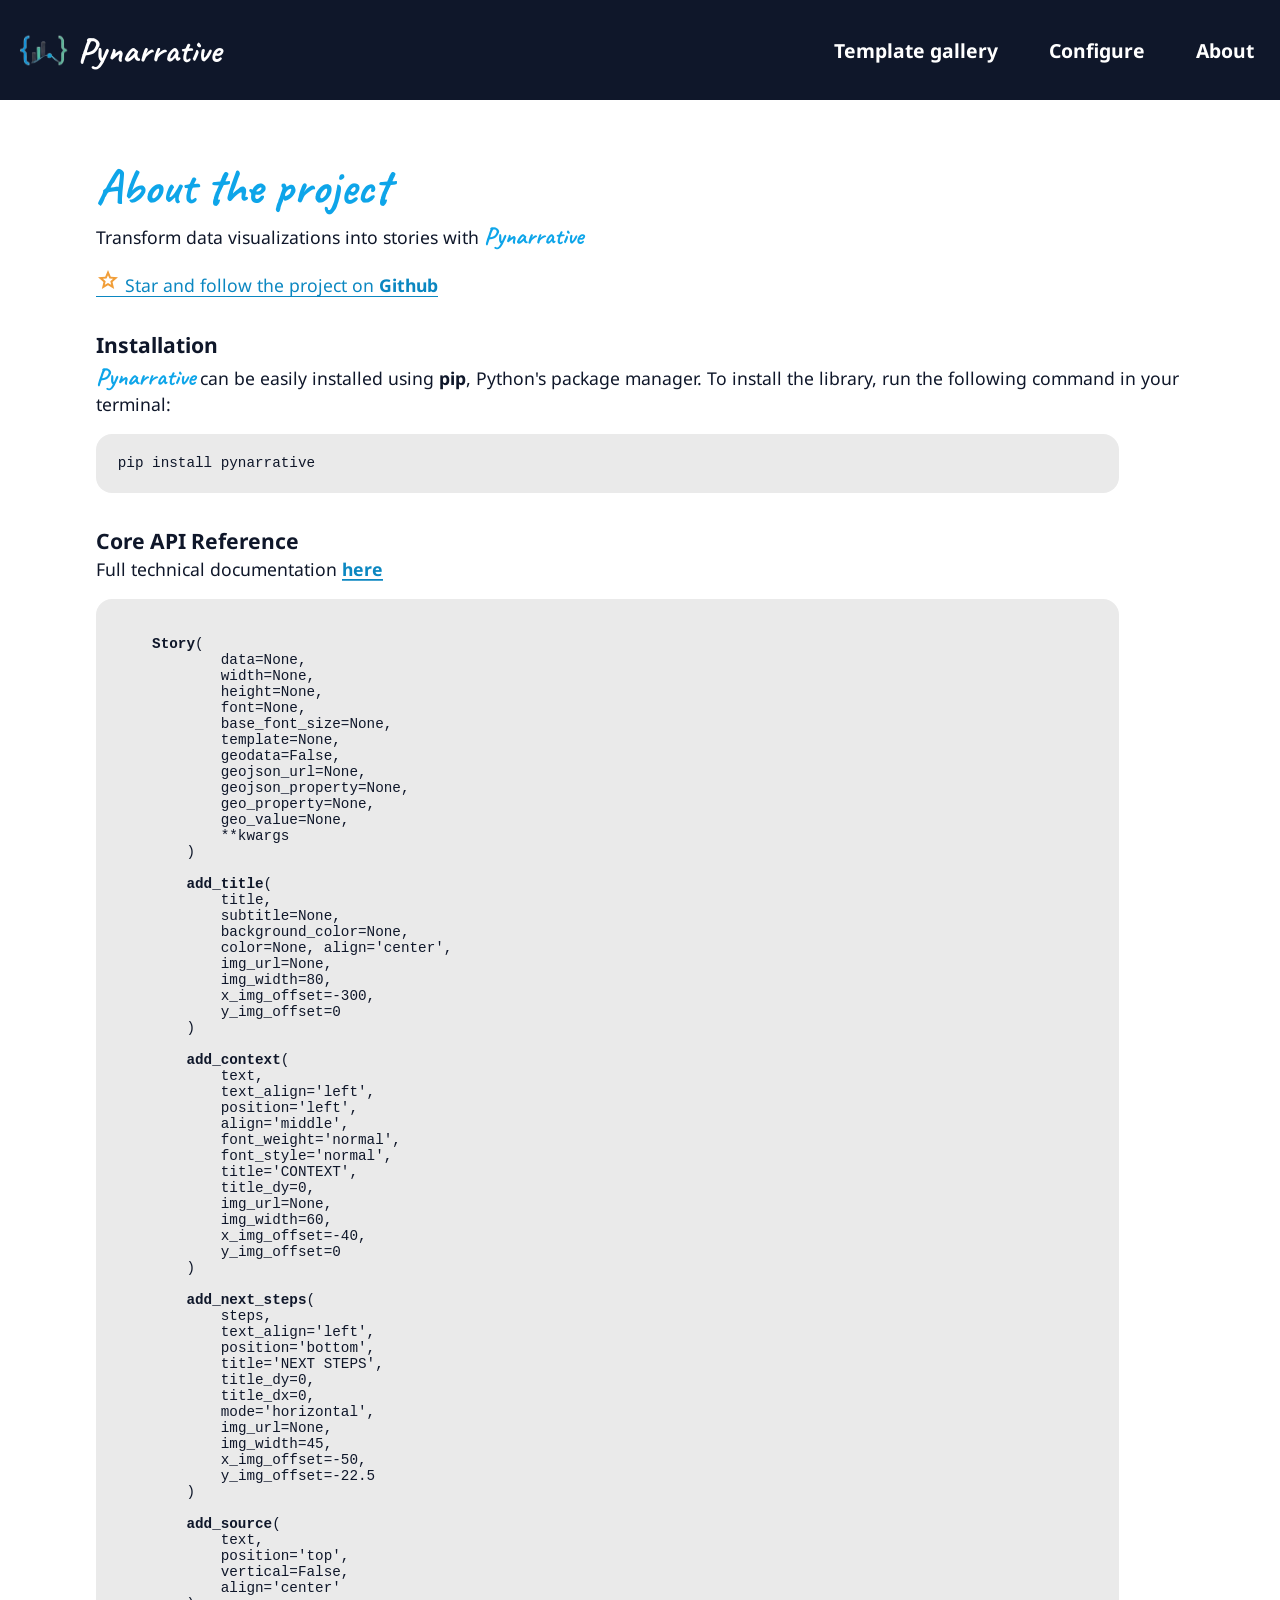
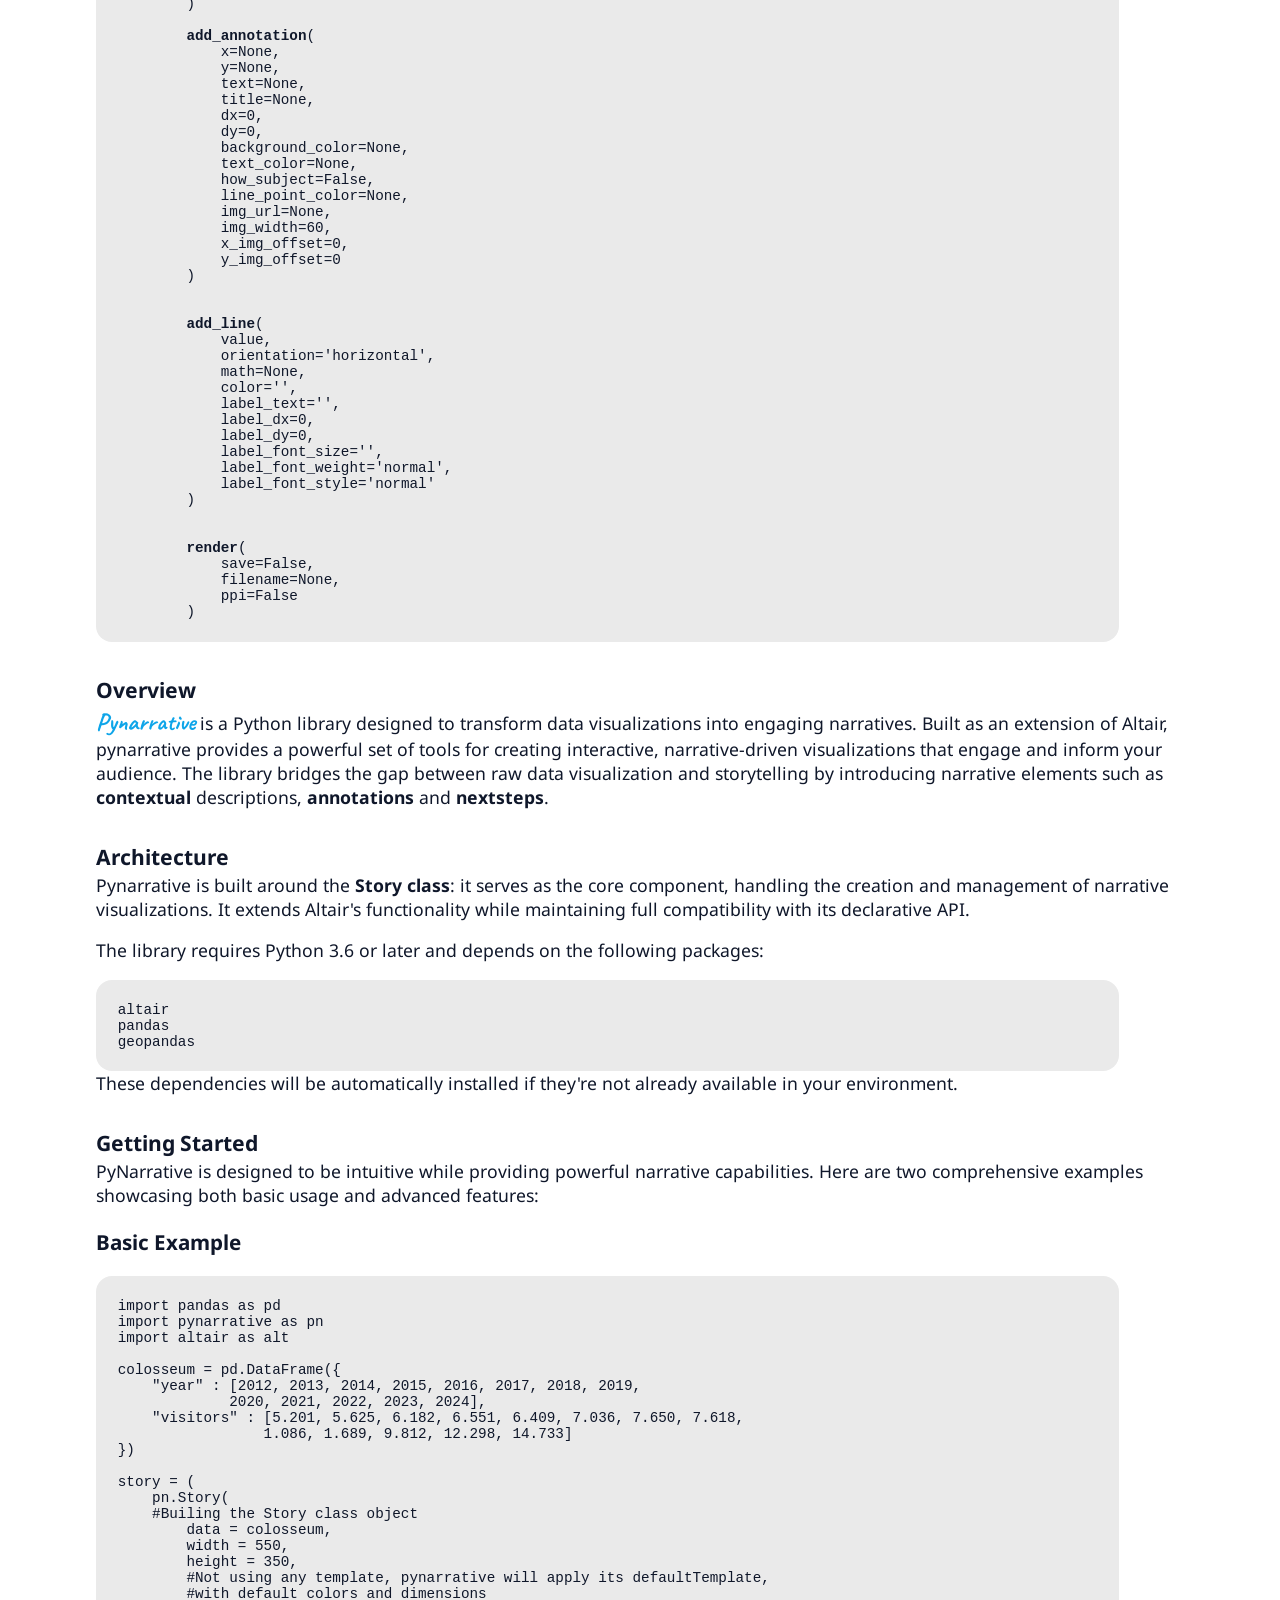
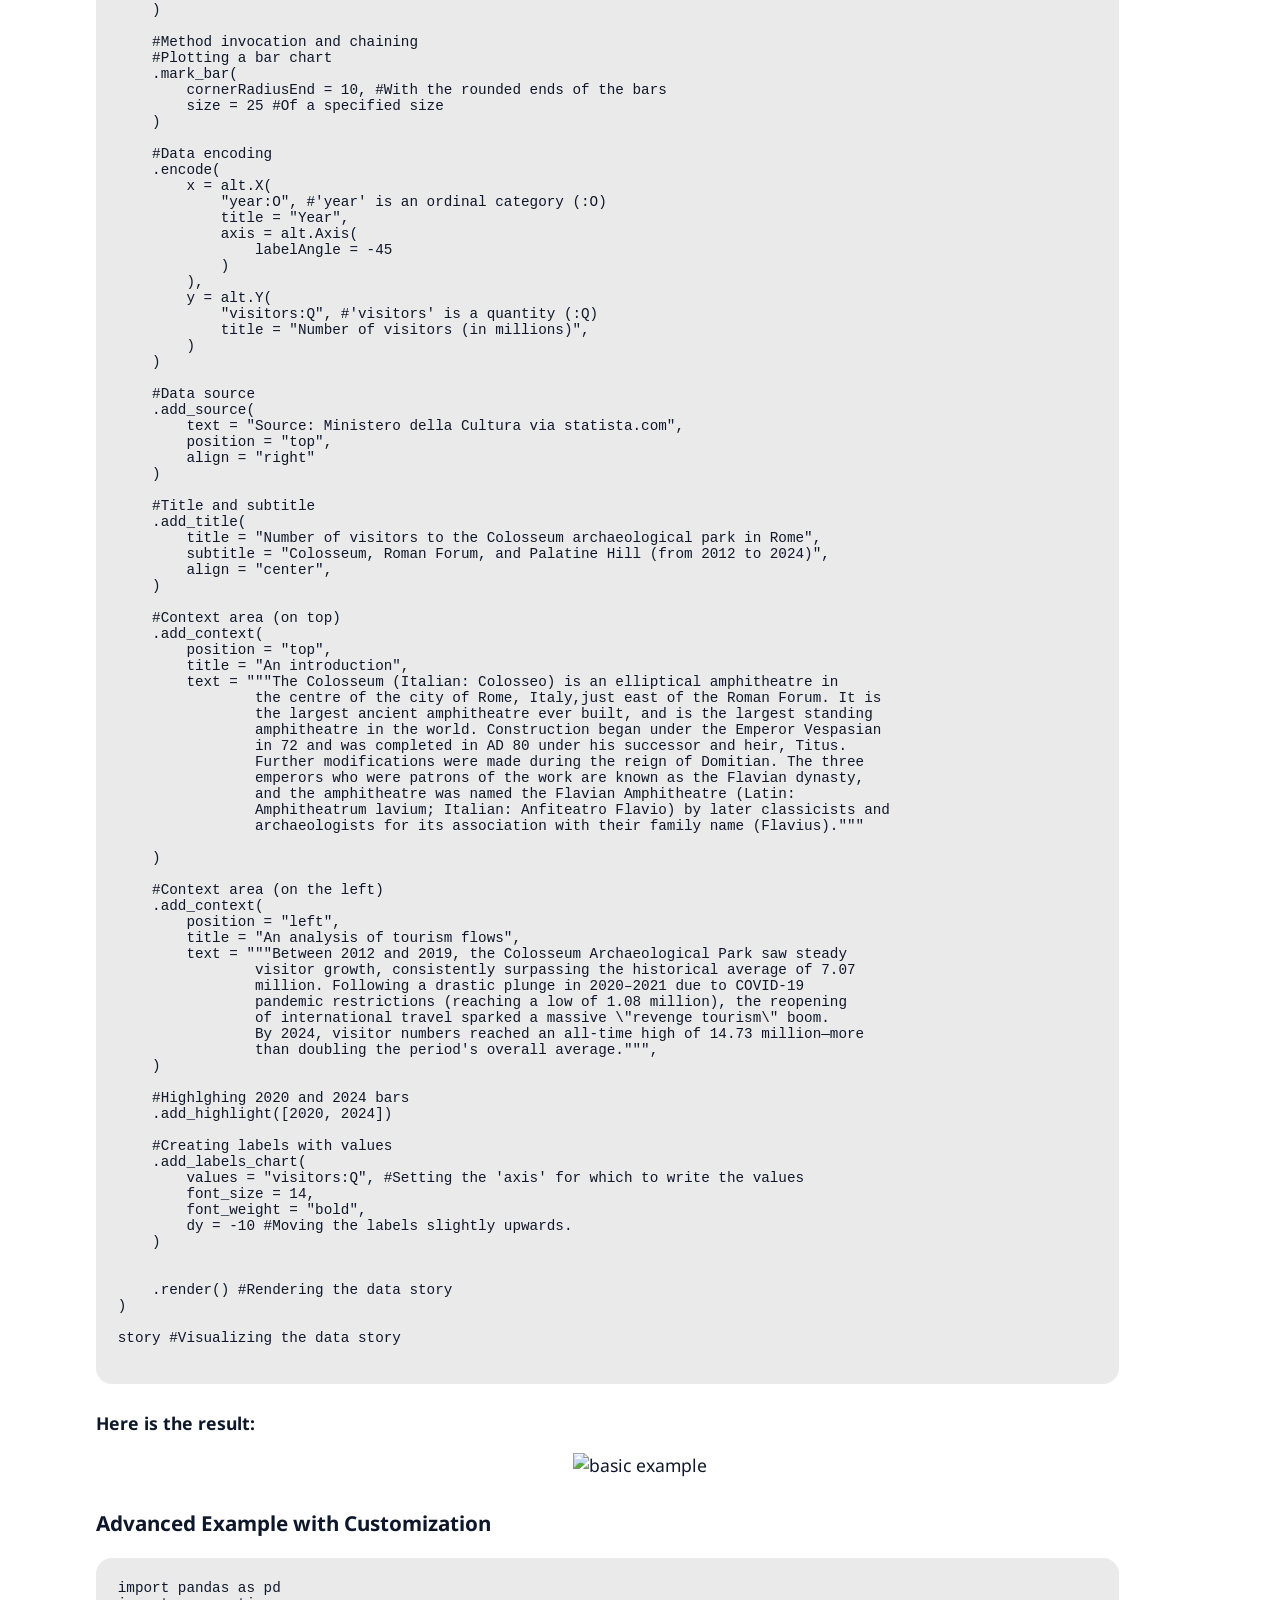
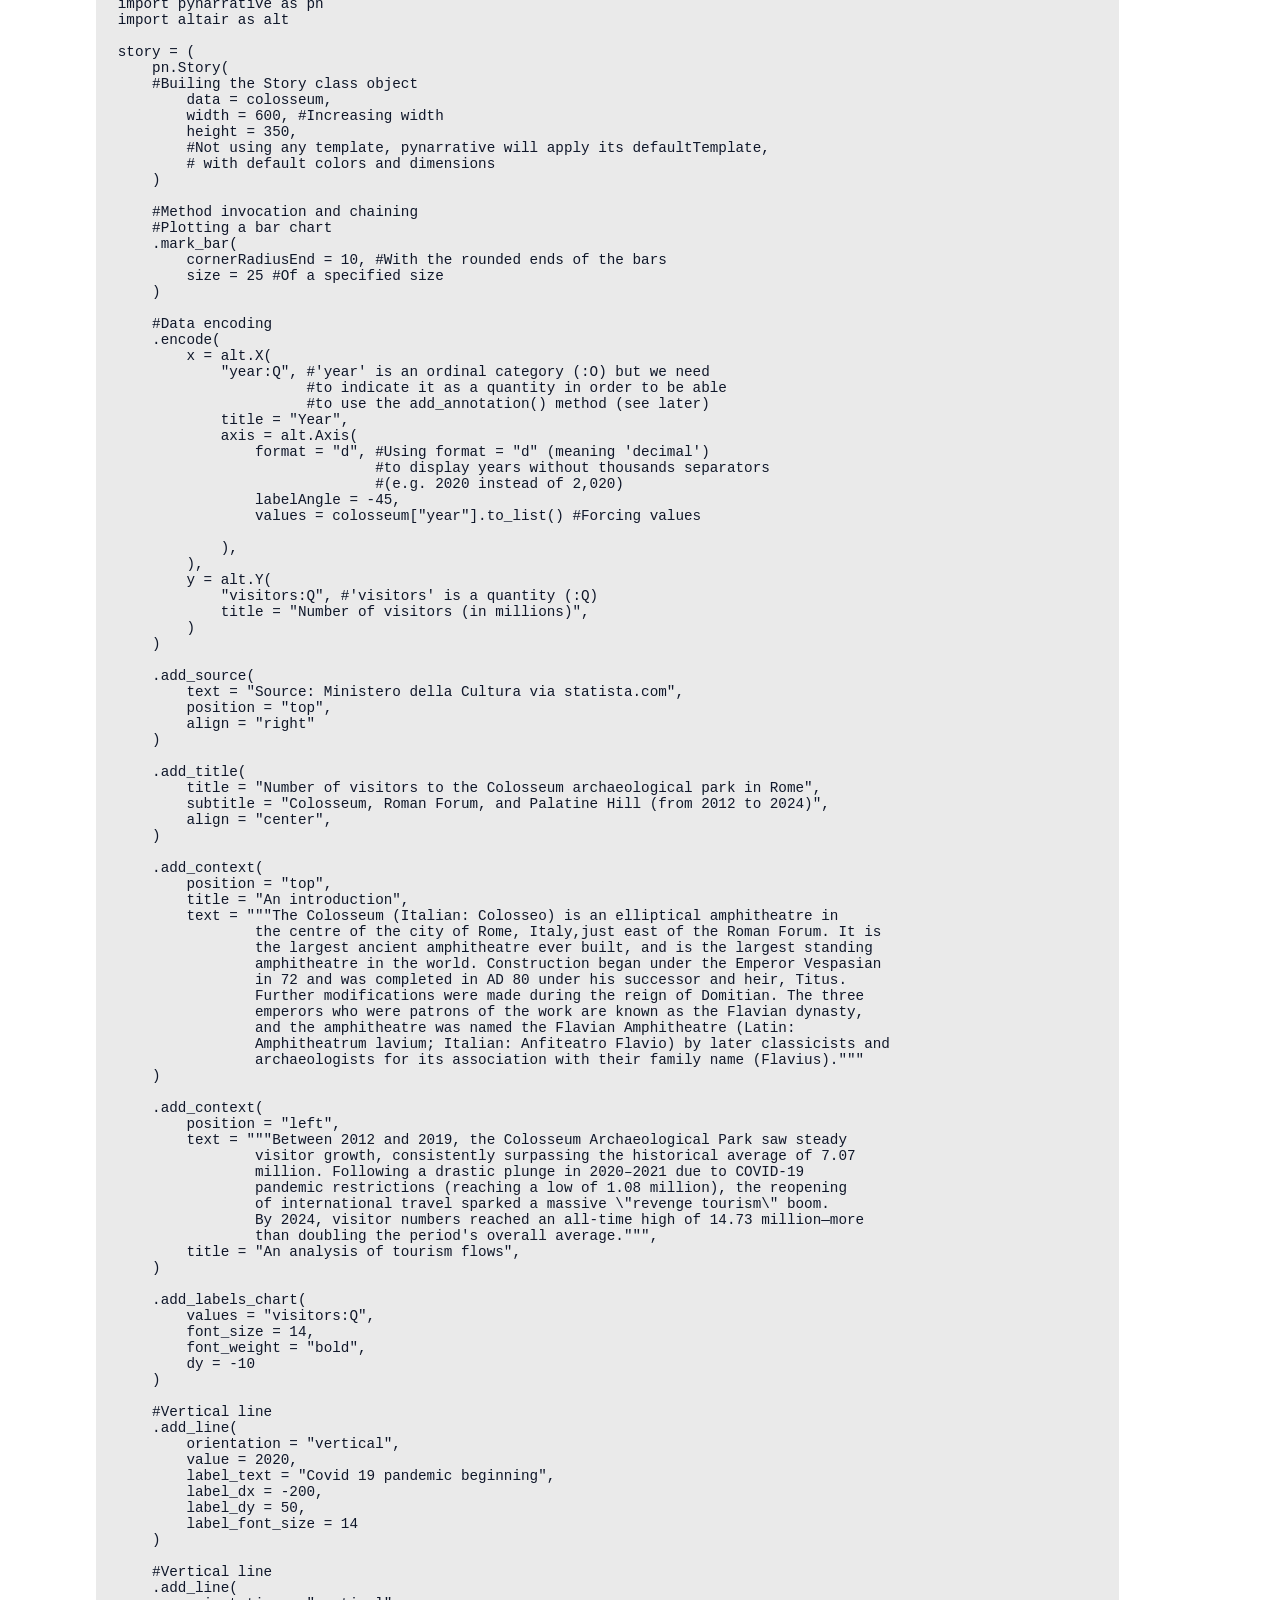
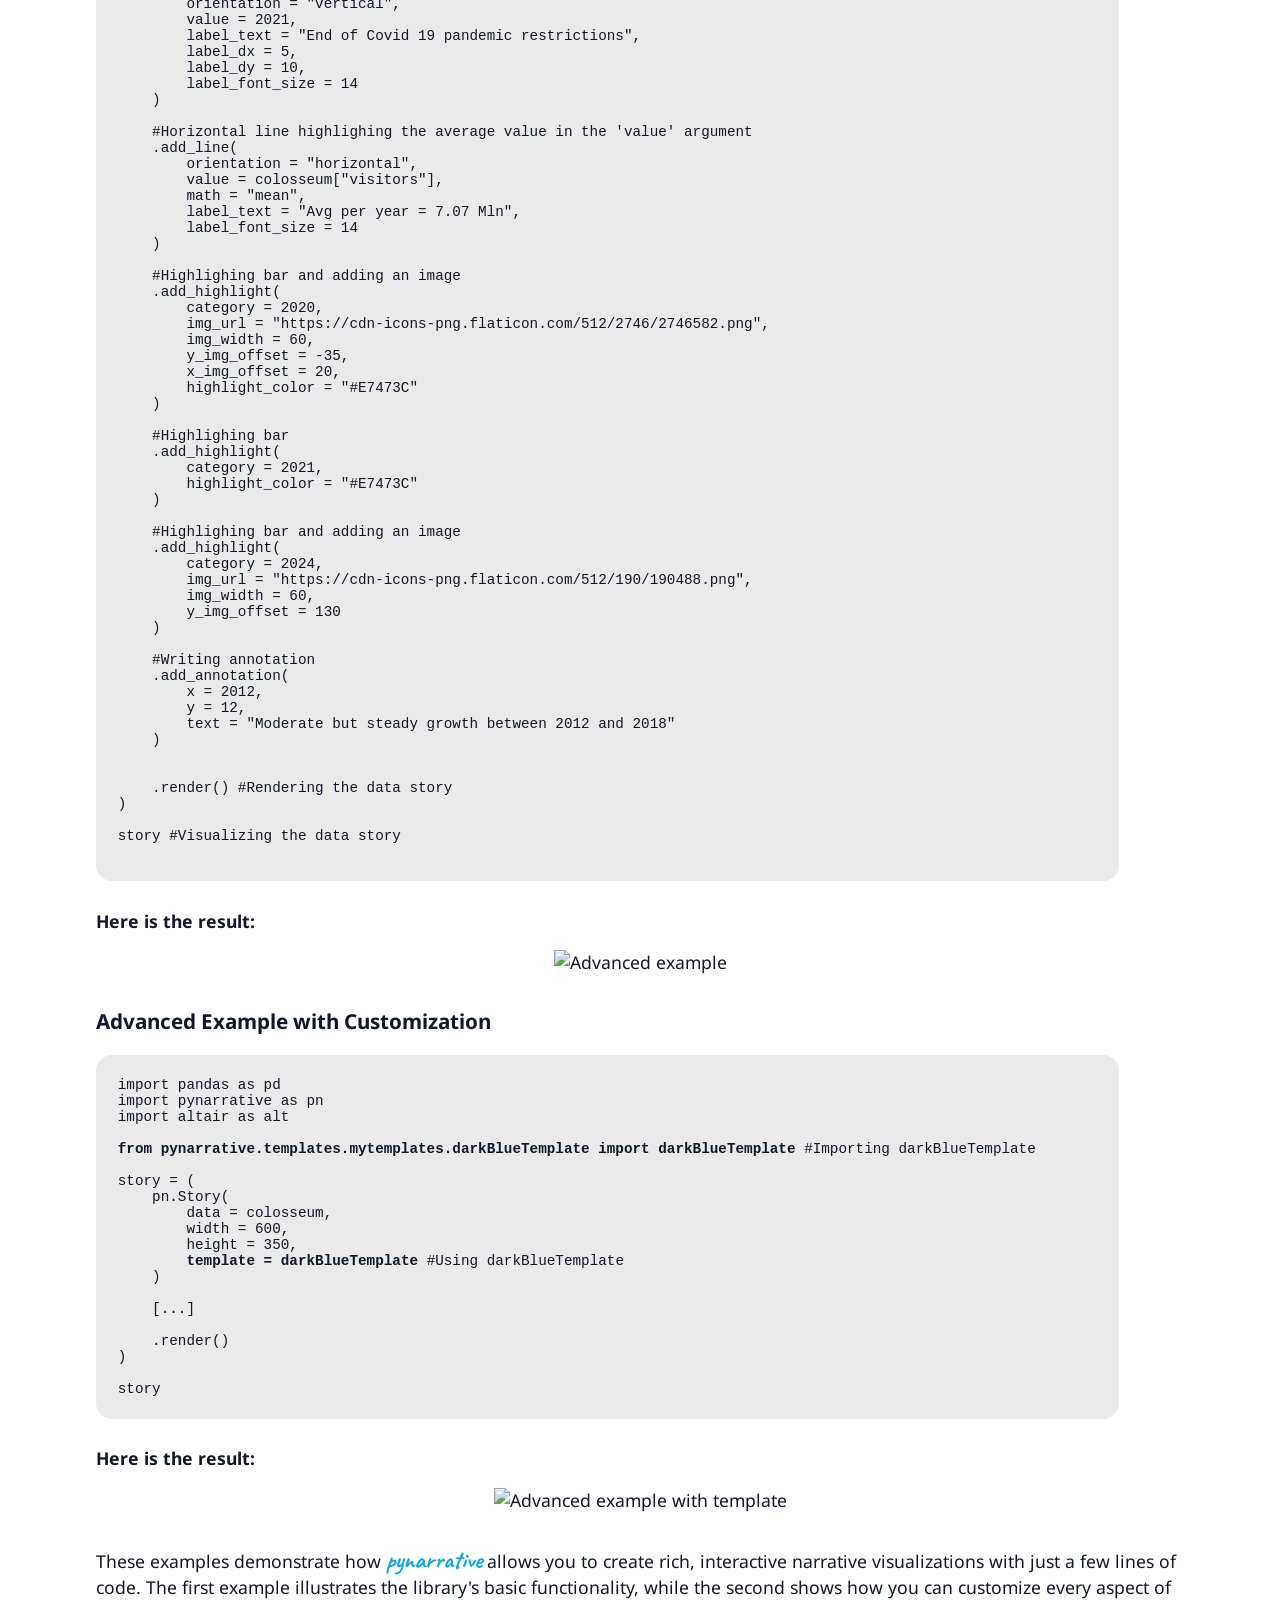
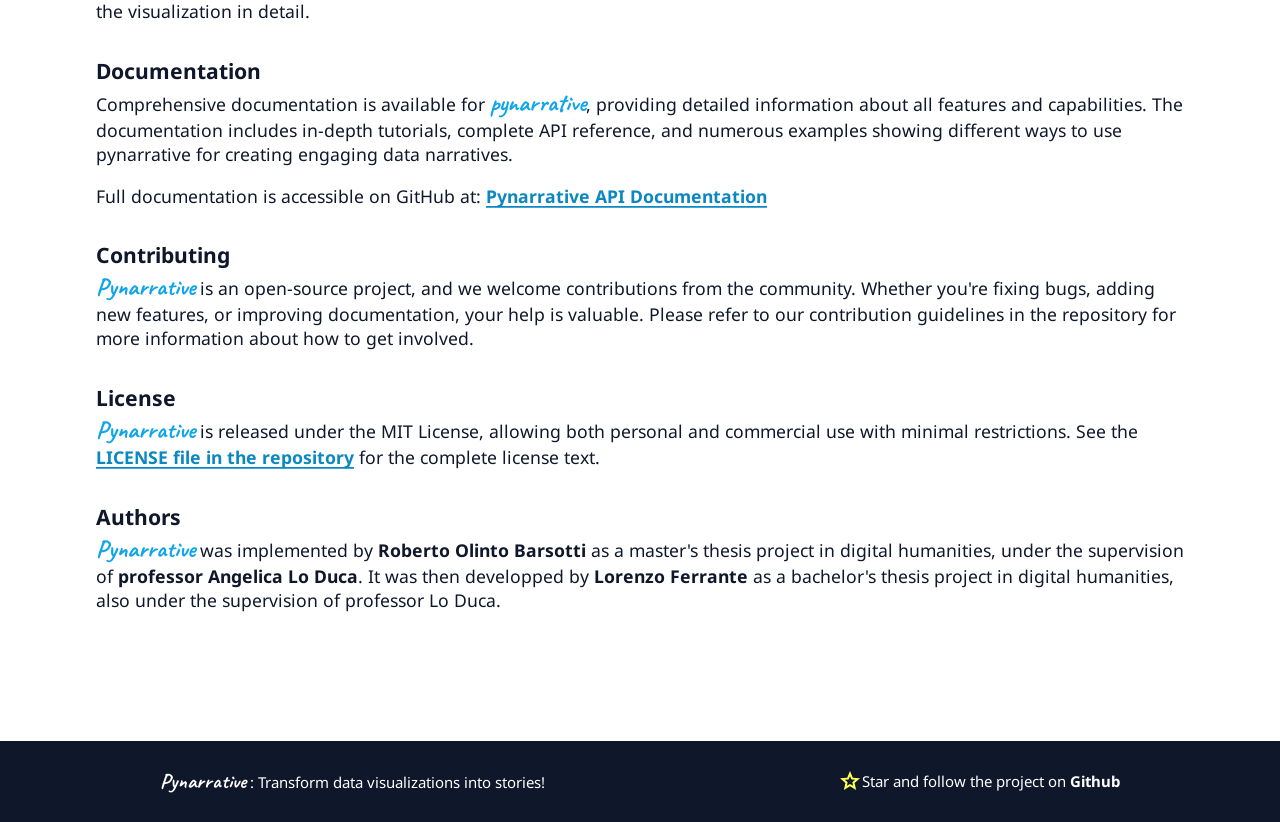
==== commit 90d6a561: "Update about.html" ====
--- a/about.html
+++ b/about.html
@@ -177,18 +177,307 @@
 
             <div>
                 <h3>Basic Example</h3>
-                <p class="code">
-
+<p class="code">import pandas as pd
+import pynarrative as pn
+import altair as alt
+
+colosseum = pd.DataFrame({
+    "year" : [2012, 2013, 2014, 2015, 2016, 2017, 2018, 2019,
+             2020, 2021, 2022, 2023, 2024],
+    "visitors" : [5.201, 5.625, 6.182, 6.551, 6.409, 7.036, 7.650, 7.618,
+                 1.086, 1.689, 9.812, 12.298, 14.733]
+})
+
+story = (
+    pn.Story(
+    #Builing the Story class object
+        data = colosseum,
+        width = 550,
+        height = 350,
+        #Not using any template, pynarrative will apply its defaultTemplate,
+        #with default colors and dimensions
+    )
+
+    #Method invocation and chaining
+    #Plotting a bar chart
+    .mark_bar(
+        cornerRadiusEnd = 10, #With the rounded ends of the bars
+        size = 25 #Of a specified size
+    )
+
+    #Data encoding
+    .encode(
+        x = alt.X(
+            "year:O", #'year' is an ordinal category (:O)
+            title = "Year", 
+            axis = alt.Axis(
+                labelAngle = -45
+            )
+        ),
+        y = alt.Y(
+            "visitors:Q", #'visitors' is a quantity (:Q)
+            title = "Number of visitors (in millions)",
+        )
+    )
+
+    #Data source
+    .add_source(
+        text = "Source: Ministero della Cultura via statista.com",
+        position = "top",
+        align = "right"
+    )
+    
+    #Title and subtitle
+    .add_title(
+        title = "Number of visitors to the Colosseum archaeological park in Rome",
+        subtitle = "Colosseum, Roman Forum, and Palatine Hill (from 2012 to 2024)",
+        align = "center",
+    )
+
+    #Context area (on top)
+    .add_context(
+        position = "top",
+        title = "An introduction",
+        text = """The Colosseum (Italian: Colosseo) is an elliptical amphitheatre in
+                the centre of the city of Rome, Italy,just east of the Roman Forum. It is
+                the largest ancient amphitheatre ever built, and is the largest standing
+                amphitheatre in the world. Construction began under the Emperor Vespasian
+                in 72 and was completed in AD 80 under his successor and heir, Titus.
+                Further modifications were made during the reign of Domitian. The three
+                emperors who were patrons of the work are known as the Flavian dynasty,
+                and the amphitheatre was named the Flavian Amphitheatre (Latin:
+                Amphitheatrum lavium; Italian: Anfiteatro Flavio) by later classicists and
+                archaeologists for its association with their family name (Flavius)."""
+
+    )
+
+    #Context area (on the left)
+    .add_context(
+        position = "left",
+        title = "An analysis of tourism flows",
+        text = """Between 2012 and 2019, the Colosseum Archaeological Park saw steady
+                visitor growth, consistently surpassing the historical average of 7.07
+                million. Following a drastic plunge in 2020–2021 due to COVID-19
+                pandemic restrictions (reaching a low of 1.08 million), the reopening
+                of international travel sparked a massive \"revenge tourism\" boom.
+                By 2024, visitor numbers reached an all-time high of 14.73 million—more
+                than doubling the period's overall average.""",
+    )
+
+    #Highlghing 2020 and 2024 bars
+    .add_highlight([2020, 2024])
+
+    #Creating labels with values
+    .add_labels_chart(
+        values = "visitors:Q", #Setting the 'axis' for which to write the values
+        font_size = 14,
+        font_weight = "bold",
+        dy = -10 #Moving the labels slightly upwards.
+    )
+
+
+    .render() #Rendering the data story
+)
+
+story #Visualizing the data story
                 </p>
+
+                <div class="img_container">
+                    <p class="bold">Here is the result:</p>
+                    <img src="img/example/example1.png" alt="basic example">
+                </div>
             </div>
 
-
-            
             <div>
                 <h3>Advanced Example with Customization</h3>
-                <p class="code">
-
+<p class="code">import pandas as pd
+import pynarrative as pn
+import altair as alt
+
+story = (
+    pn.Story(
+    #Builing the Story class object
+        data = colosseum,
+        width = 600, #Increasing width
+        height = 350,
+        #Not using any template, pynarrative will apply its defaultTemplate,
+        # with default colors and dimensions
+    )
+
+    #Method invocation and chaining
+    #Plotting a bar chart
+    .mark_bar(
+        cornerRadiusEnd = 10, #With the rounded ends of the bars
+        size = 25 #Of a specified size
+    )
+
+    #Data encoding
+    .encode(
+        x = alt.X(
+            "year:Q", #'year' is an ordinal category (:O) but we need
+                      #to indicate it as a quantity in order to be able
+                      #to use the add_annotation() method (see later)
+            title = "Year", 
+            axis = alt.Axis(
+                format = "d", #Using format = "d" (meaning 'decimal')
+                              #to display years without thousands separators
+                              #(e.g. 2020 instead of 2,020)
+                labelAngle = -45,
+                values = colosseum["year"].to_list() #Forcing values
+                
+            ),
+        ),
+        y = alt.Y(
+            "visitors:Q", #'visitors' is a quantity (:Q)
+            title = "Number of visitors (in millions)",
+        )
+    )
+
+    .add_source(
+        text = "Source: Ministero della Cultura via statista.com",
+        position = "top",
+        align = "right"
+    )
+    
+    .add_title(
+        title = "Number of visitors to the Colosseum archaeological park in Rome",
+        subtitle = "Colosseum, Roman Forum, and Palatine Hill (from 2012 to 2024)",
+        align = "center",
+    )
+
+    .add_context(
+        position = "top",
+        title = "An introduction",
+        text = """The Colosseum (Italian: Colosseo) is an elliptical amphitheatre in
+                the centre of the city of Rome, Italy,just east of the Roman Forum. It is
+                the largest ancient amphitheatre ever built, and is the largest standing
+                amphitheatre in the world. Construction began under the Emperor Vespasian
+                in 72 and was completed in AD 80 under his successor and heir, Titus.
+                Further modifications were made during the reign of Domitian. The three
+                emperors who were patrons of the work are known as the Flavian dynasty,
+                and the amphitheatre was named the Flavian Amphitheatre (Latin:
+                Amphitheatrum lavium; Italian: Anfiteatro Flavio) by later classicists and
+                archaeologists for its association with their family name (Flavius)."""
+    )
+
+    .add_context(
+        position = "left",
+        text = """Between 2012 and 2019, the Colosseum Archaeological Park saw steady
+                visitor growth, consistently surpassing the historical average of 7.07
+                million. Following a drastic plunge in 2020–2021 due to COVID-19
+                pandemic restrictions (reaching a low of 1.08 million), the reopening
+                of international travel sparked a massive \"revenge tourism\" boom.
+                By 2024, visitor numbers reached an all-time high of 14.73 million—more
+                than doubling the period's overall average.""",
+        title = "An analysis of tourism flows",
+    )
+
+    .add_labels_chart(
+        values = "visitors:Q",
+        font_size = 14,
+        font_weight = "bold",
+        dy = -10
+    )
+
+    #Vertical line
+    .add_line(
+        orientation = "vertical",
+        value = 2020,
+        label_text = "Covid 19 pandemic beginning",
+        label_dx = -200,
+        label_dy = 50,
+        label_font_size = 14
+    )
+    
+    #Vertical line
+    .add_line(
+        orientation = "vertical",
+        value = 2021,
+        label_text = "End of Covid 19 pandemic restrictions",
+        label_dx = 5,
+        label_dy = 10,
+        label_font_size = 14
+    )
+
+    #Horizontal line highlighing the average value in the 'value' argument 
+    .add_line(
+        orientation = "horizontal",
+        value = colosseum["visitors"],
+        math = "mean",
+        label_text = "Avg per year = 7.07 Mln",
+        label_font_size = 14
+    )
+
+    #Highlighing bar and adding an image
+    .add_highlight(
+        category = 2020,
+        img_url = "https://cdn-icons-png.flaticon.com/512/2746/2746582.png",
+        img_width = 60,
+        y_img_offset = -35,
+        x_img_offset = 20,
+        highlight_color = "#E7473C"
+    )
+
+    #Highlighing bar
+    .add_highlight(
+        category = 2021,
+        highlight_color = "#E7473C"
+    )
+
+    #Highlighing bar and adding an image
+    .add_highlight(
+        category = 2024,
+        img_url = "https://cdn-icons-png.flaticon.com/512/190/190488.png",
+        img_width = 60,
+        y_img_offset = 130
+    )
+
+    #Writing annotation
+    .add_annotation(
+        x = 2012,
+        y = 12,
+        text = "Moderate but steady growth between 2012 and 2018"
+    )
+
+
+    .render() #Rendering the data story
+)
+
+story #Visualizing the data story
                 </p>
+                <div class="img_container">
+                    <p class="bold">Here is the result:</p>
+                    <img src="img/example/example2.png" alt="Advanced example">
+                </div>
+            </div>
+
+
+            <div>
+                <h3>Advanced Example with Customization</h3>
+<p class="code">import pandas as pd
+import pynarrative as pn
+import altair as alt
+
+<span class="bold">from pynarrative.templates.mytemplates.darkBlueTemplate import darkBlueTemplate</span> #Importing darkBlueTemplate
+
+story = (
+    pn.Story(
+        data = colosseum,
+        width = 600,
+        height = 350,
+        <span class="bold">template = darkBlueTemplate</span> #Using darkBlueTemplate
+    )
+
+    [...]
+    
+    .render()
+)
+
+story</p>
+                <div class="img_container">
+                    <p class="bold">Here is the result:</p>
+                    <img src="img/example/example3.png" alt="Advanced example with template">
+                </div>
             </div>
 
             <p>These examples demonstrate how <span class="highlight">pynarrative</span> allows you to create rich, interactive narrative visualizations with just a few lines of code. The first example illustrates the library&#39;s basic functionality, while the second shows how you can customize every aspect of the visualization in detail.</p>
--- a/style.css
+++ b/style.css
@@ -672,4 +672,6 @@
 #about_body div{margin-bottom: 3%;}
 #about_body div h2{margin-bottom: 0.2%; font-size: 120%;}
 #about_body div p{margin-top: 0;}
-/* #about_body div a{text-decoration: underline;} */+#about_body div.img_container img{width: 60%}
+#about_body div.img_container{width: 100%; margin: auto; text-align: center;}
+#about_body div.img_container p {width: 100%; margin-top: 2.5%; text-align: left;}
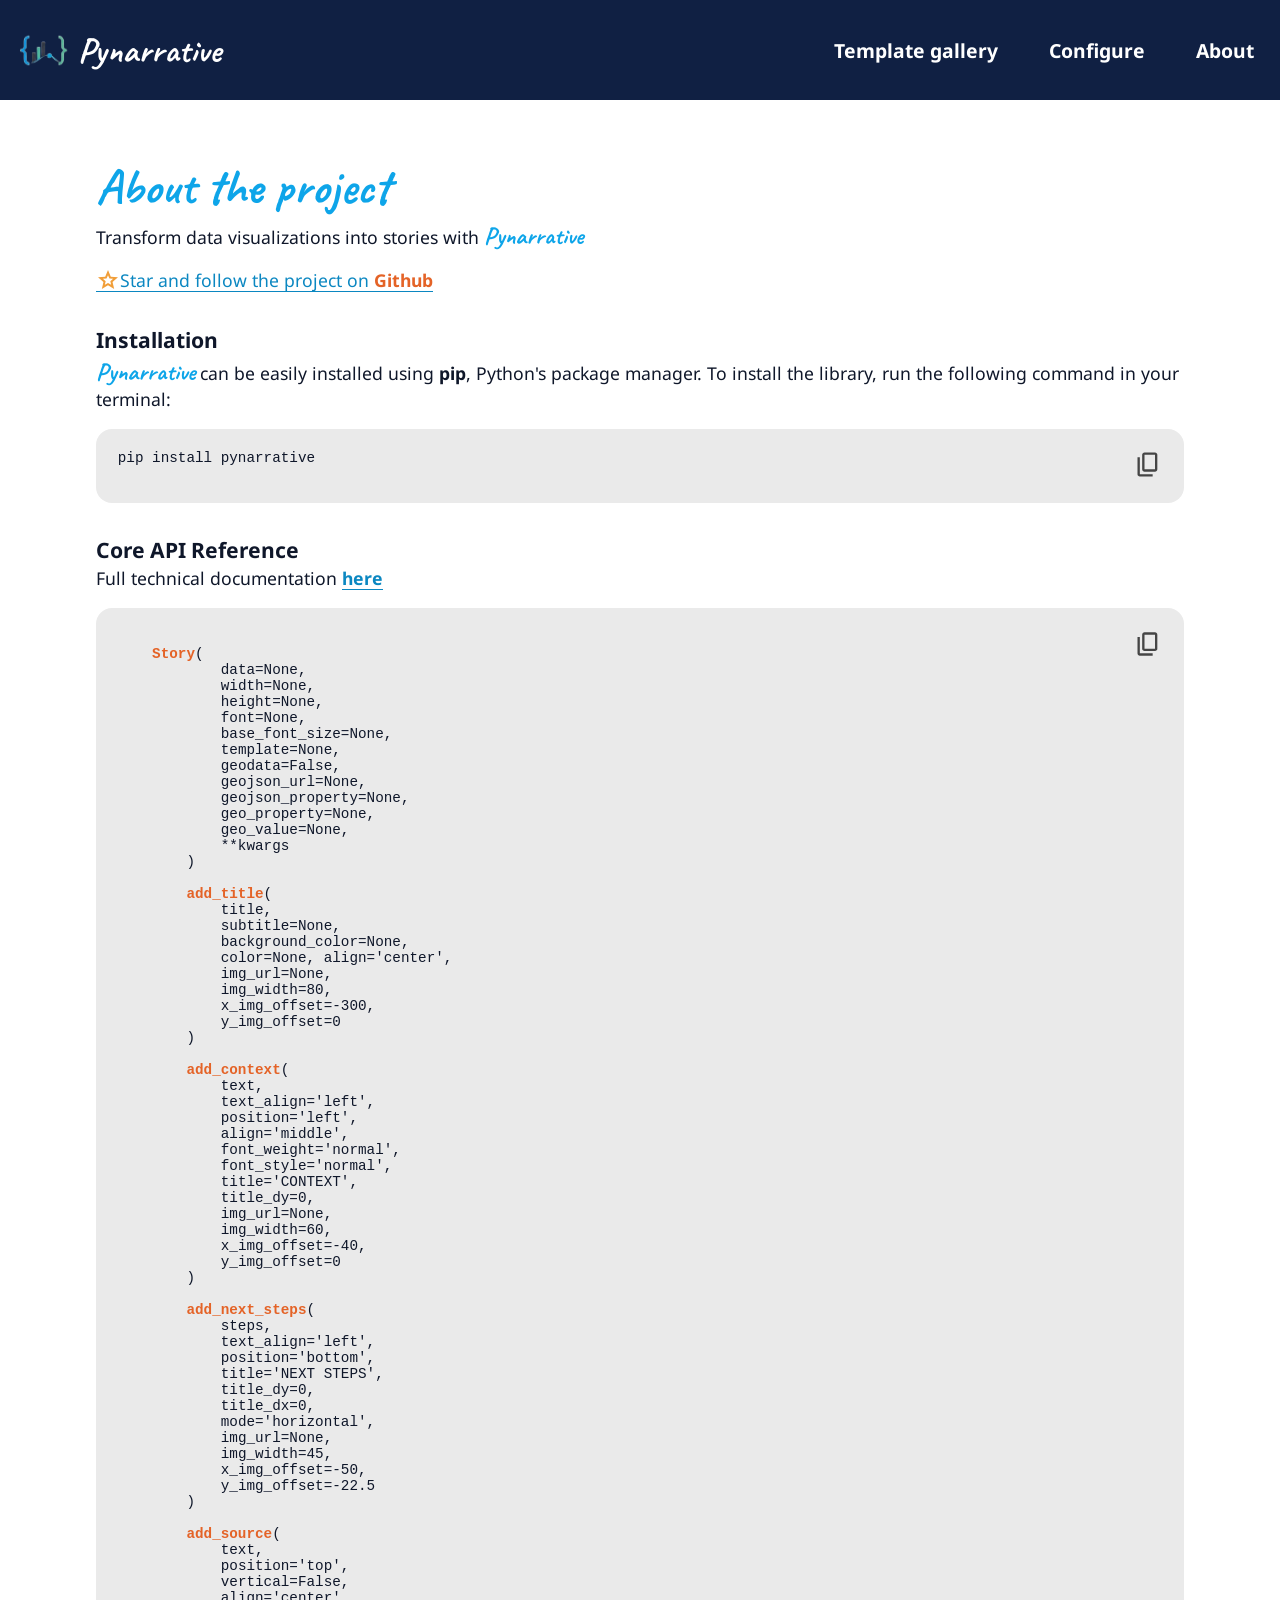
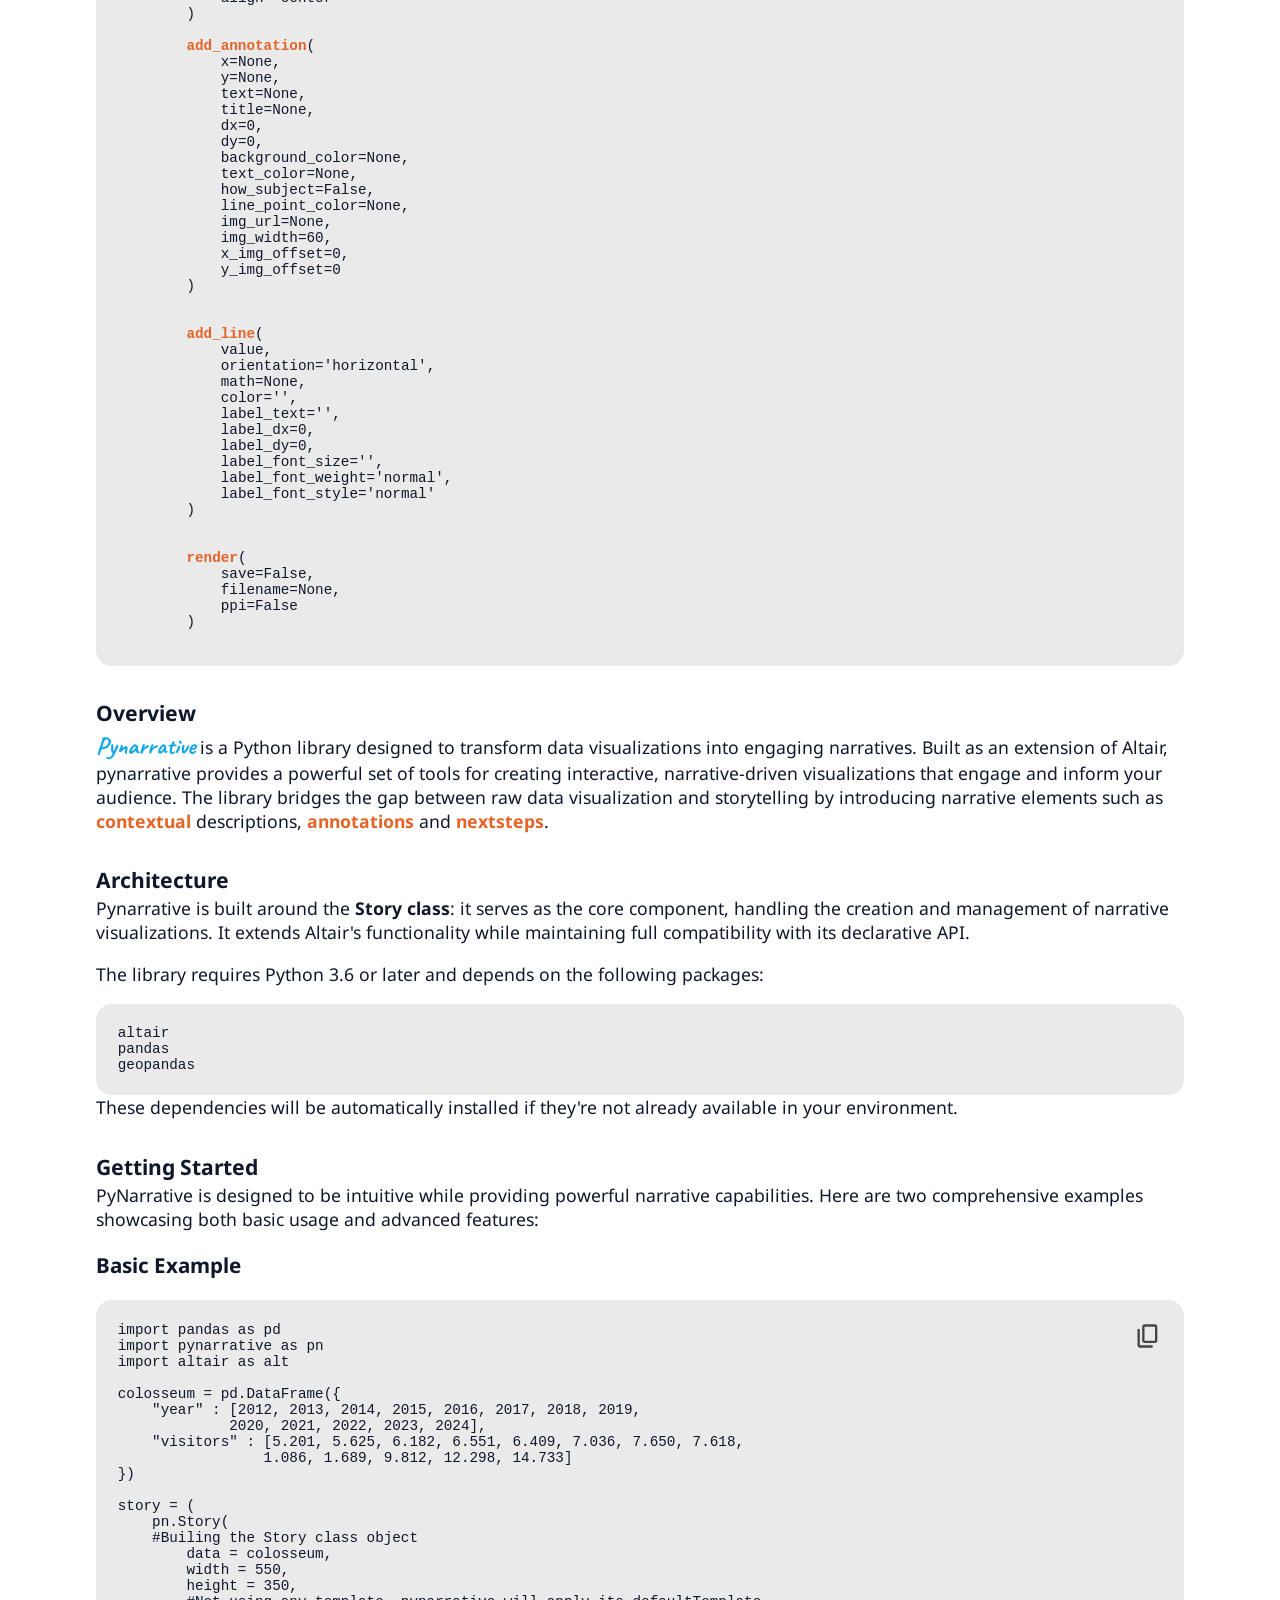
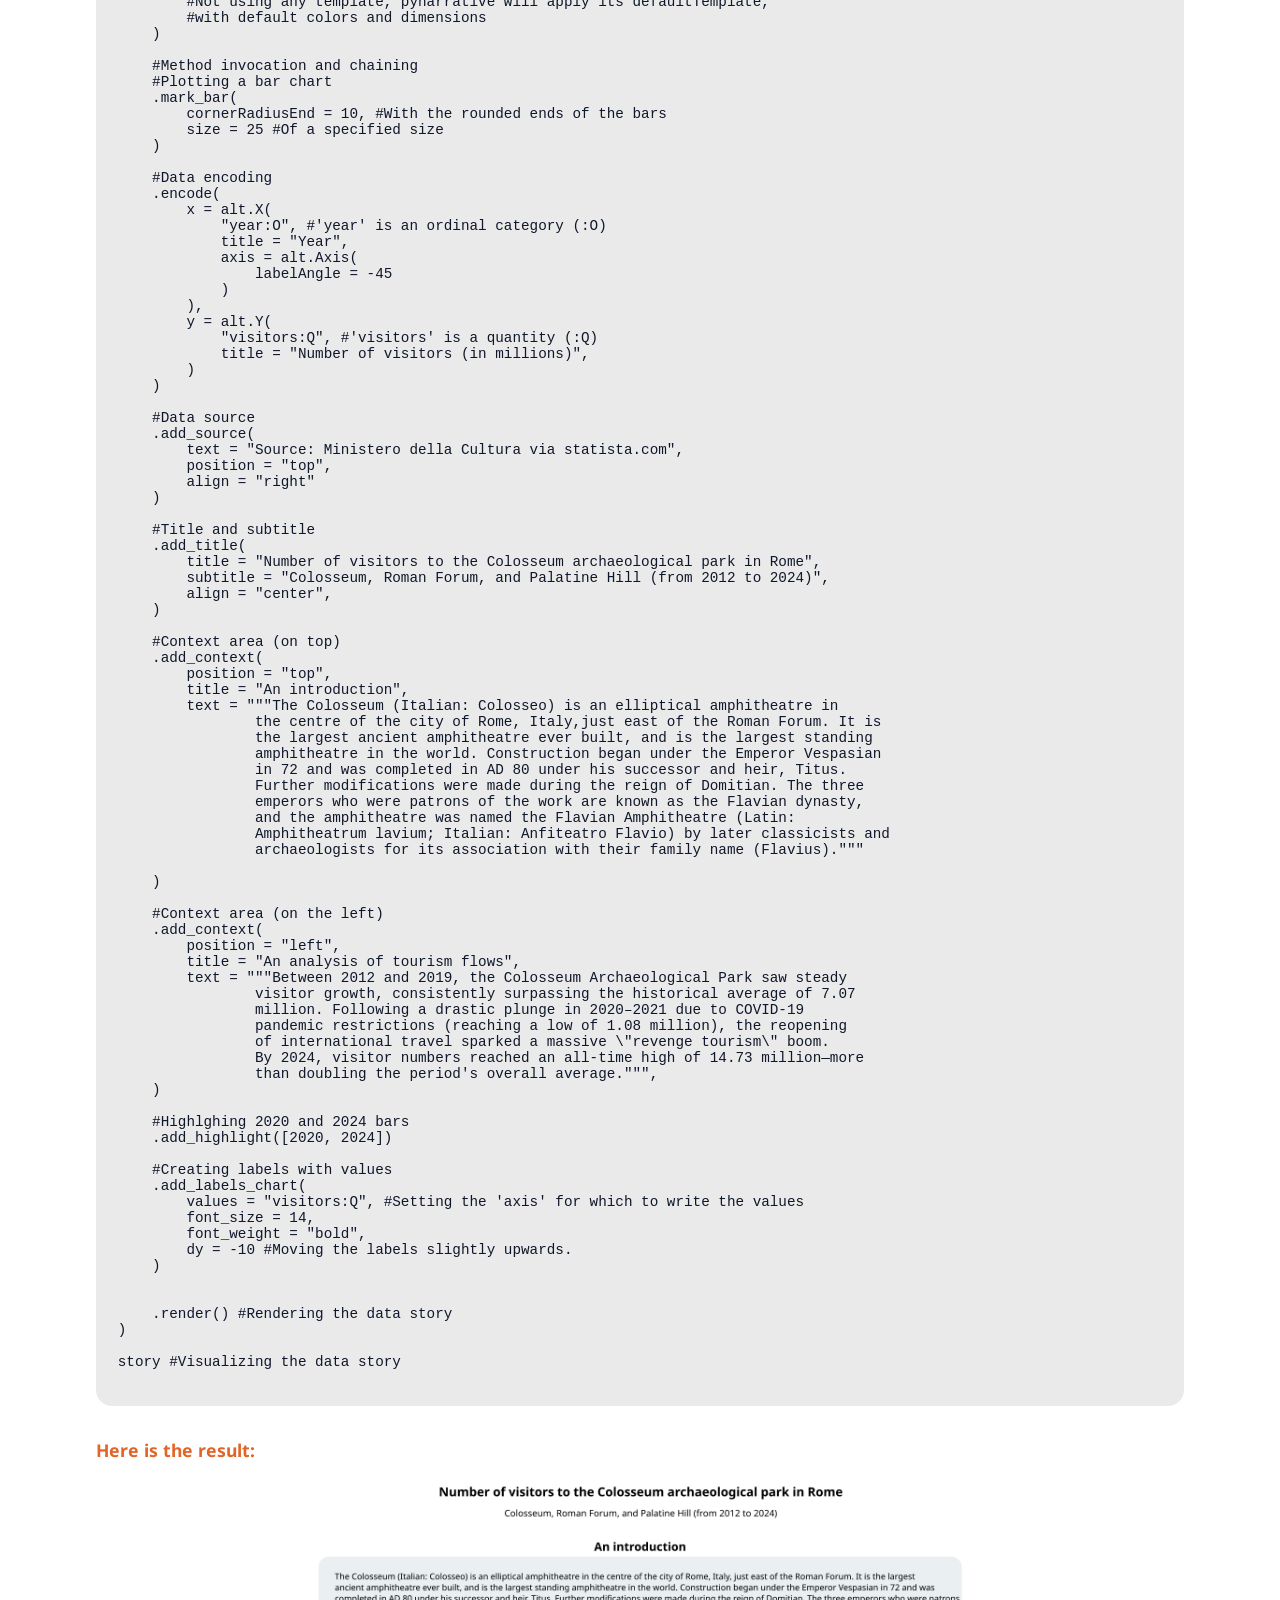
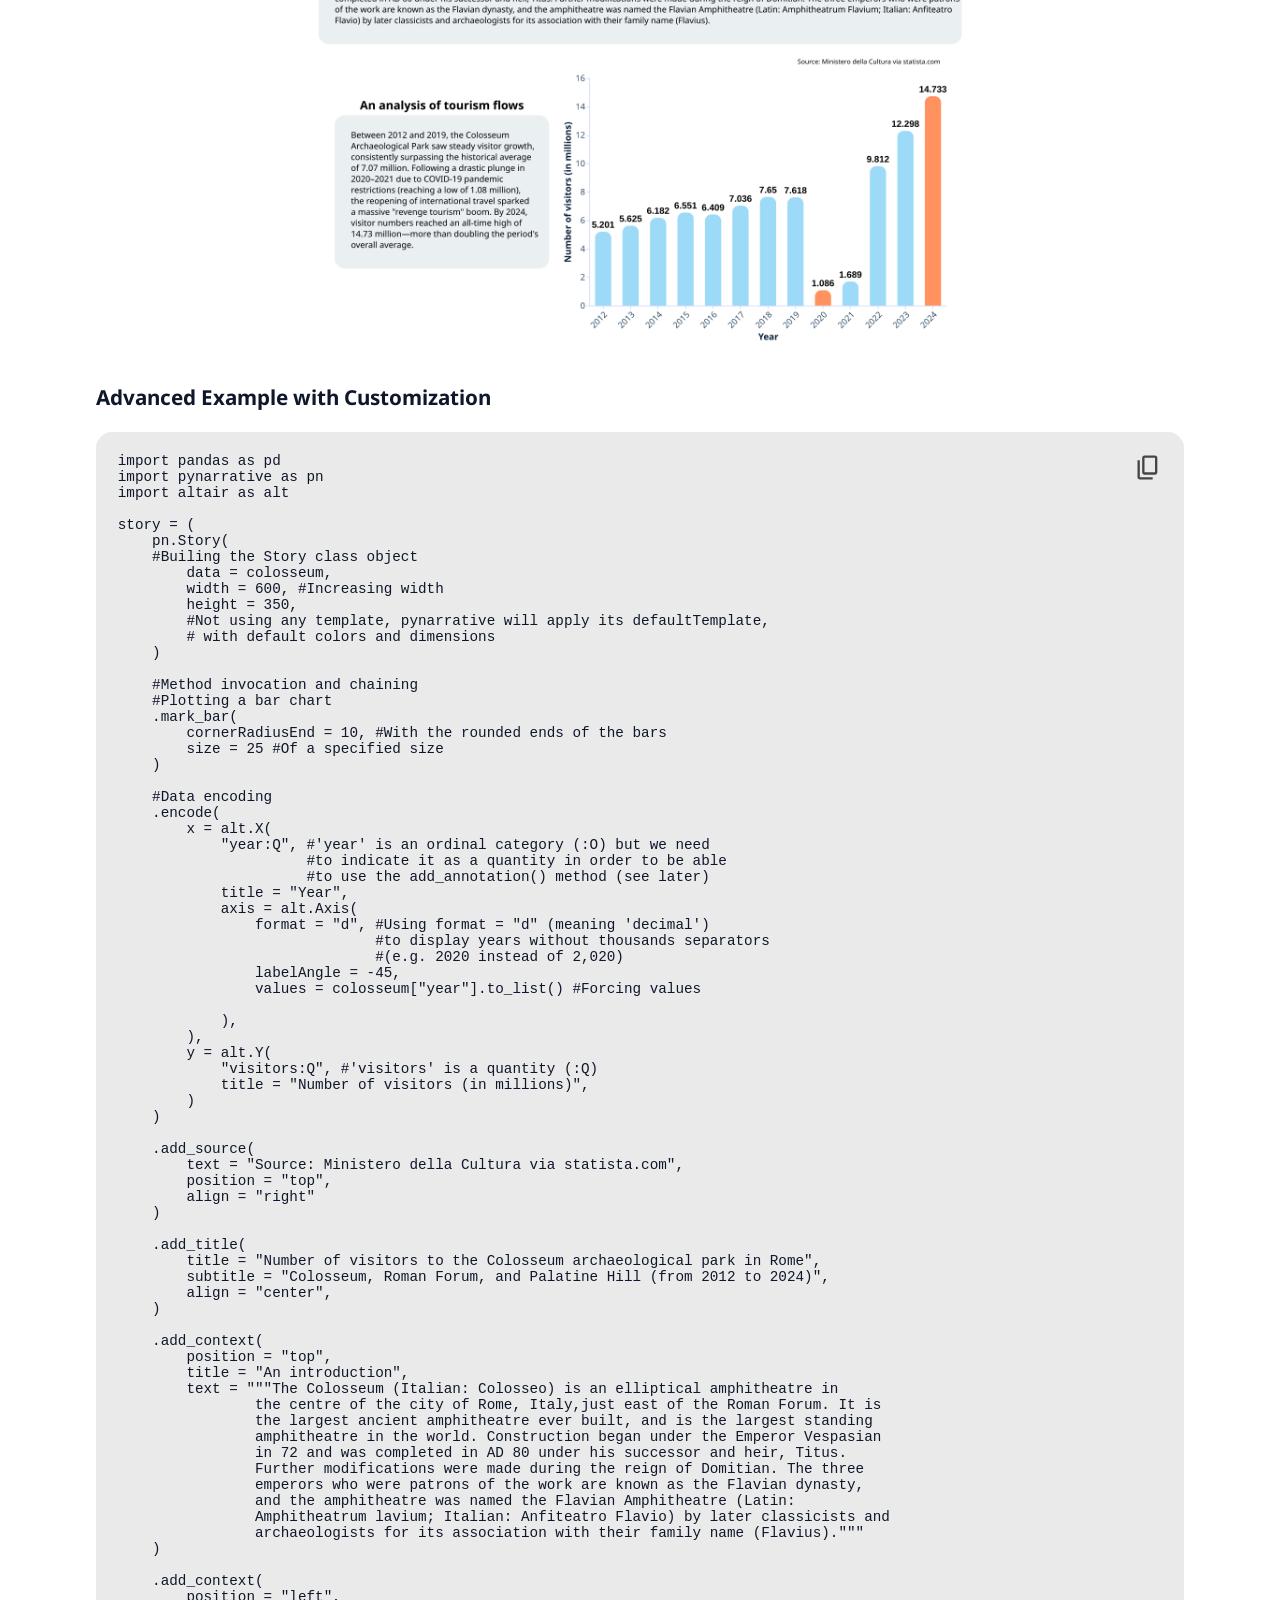
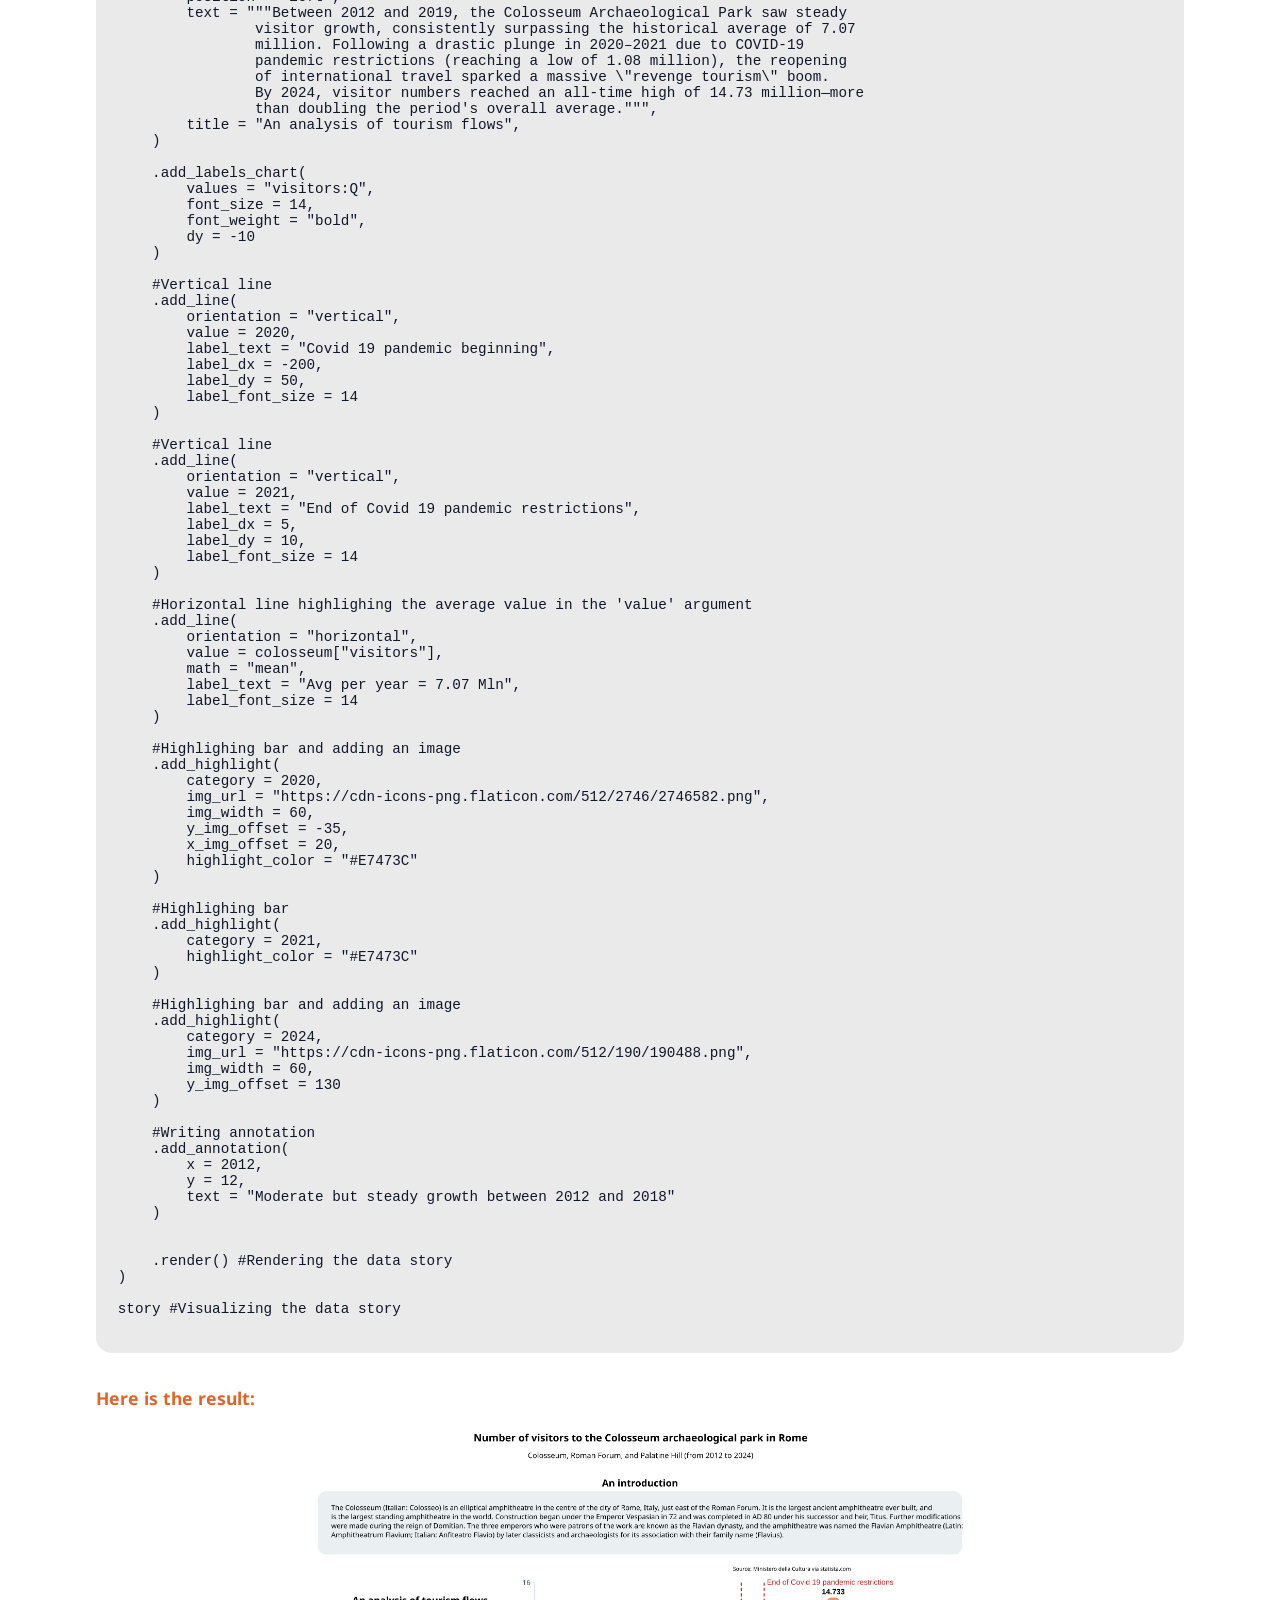
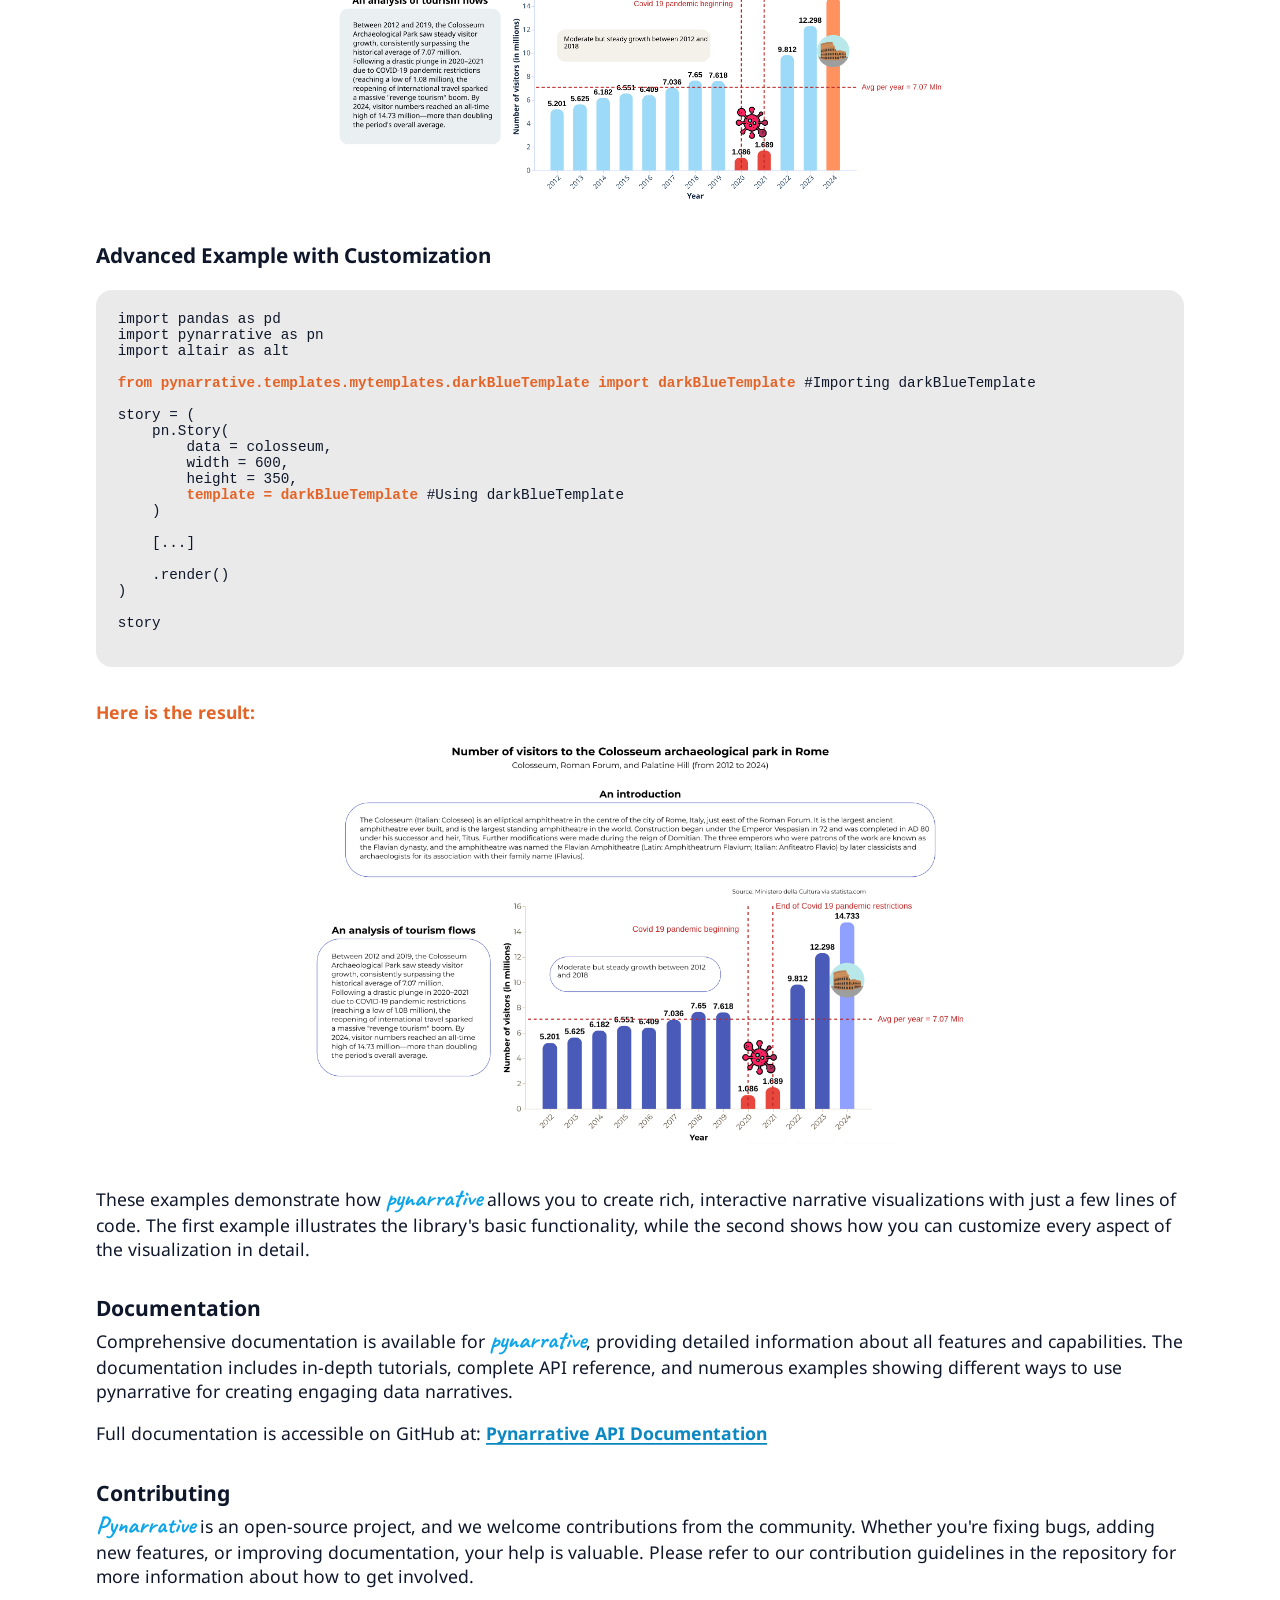
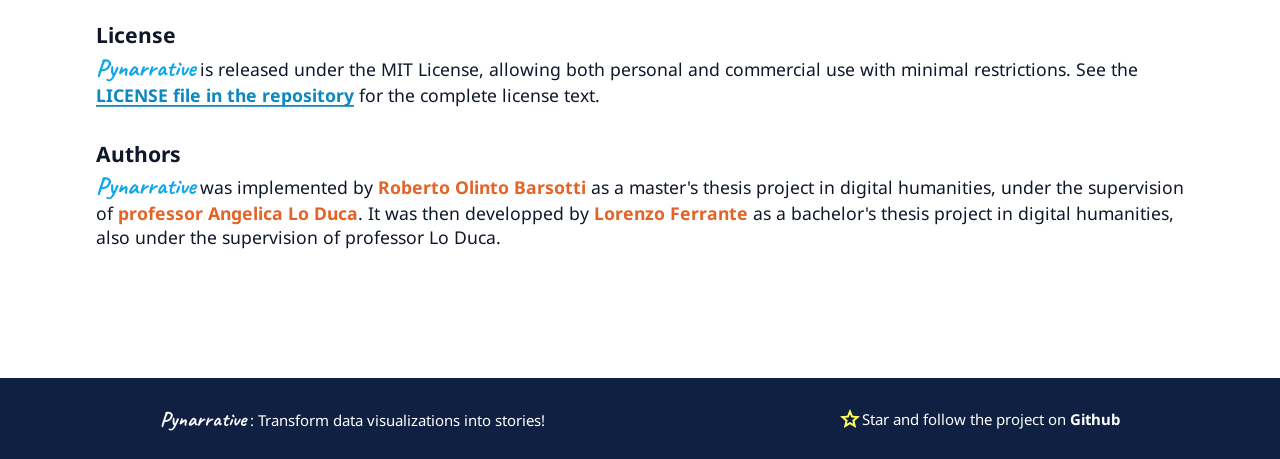
==== commit 0aa9b245: "minor update (style)" ====
--- a/about.html
+++ b/about.html
@@ -20,6 +20,20 @@
                 $("#arrow_up").css("opacity", "0");
             }
         });
+
+
+        $(document).ready(function(){
+            $(".copy_icon").on("click", function(){
+                let $this = $(this);
+                let code_to_copy = $(this).siblings("p");
+                let code = navigator.clipboard.writeText(code_to_copy.text().trim());
+                $this.attr("src", "img/icon/check.svg").attr("title", "Copied!");
+                setTimeout(function () {
+                    $this.attr("src", "img/icon/copy.svg").attr("title", "Copy to clipboard");
+                }, 2000);
+            });
+
+        })
     </script>
 
 </head>
@@ -36,22 +50,26 @@
         <div>
             <h1><span class="highlight">About the project</span></h1>
             <p>Transform data visualizations into stories with <span class="highlight">Pynarrative</span></p>
-            <a target="_blank" href="https://github.com/pynarrative/pynarrative">
+            <a id="star_and_follow" target="_blank" href="https://github.com/pynarrative/pynarrative">
                 <img src="img/icon/dark_star.svg" alt="Star">
                 <span>Star and follow the project on <span class="bold">Github</span></span>
             </a>
         </div>
 
         <div>
-            <h2 id="installation">Installation</h2>
+            <h2>Installation</h2>
             <p><span class="highlight">Pynarrative</span> can be easily installed using <strong>pip</strong>, Python&#39;s package manager. To install the library, run the following command in your terminal:</p>
-            <p class="code">pip install pynarrative</p>
+            <div class="code">
+                <p>pip install pynarrative</p>
+                <img src="img/icon/copy.svg" alt="Copy to clipboard" class="copy_icon" title="Copy to clipboard">
+            </div>
         </div>
 
         <div>
             <h2>Core API Reference</h2>
             <p>Full technical documentation <a href="https://pynarrative.github.io/doc/site/api/" class="bold" target="_blank">here</a></p>
-<p class="code">
+<div class="code">
+<p>
     <span class="bold">Story</span>(
             <span>data=None,</span>
             <span>width=None,</span>
@@ -152,6 +170,8 @@
             <span>ppi=False</span>
         )
 </p>
+<img src="img/icon/copy.svg" alt="Copy to clipboard" class="copy_icon" title="Copy to clipboard">
+    </div>
         </div>
 
         <div>
@@ -177,7 +197,8 @@
 
             <div>
                 <h3>Basic Example</h3>
-<p class="code">import pandas as pd
+<div class="code">
+<p>import pandas as pd
 import pynarrative as pn
 import altair as alt
 
@@ -280,7 +301,9 @@
 )
 
 story #Visualizing the data story
-                </p>
+</p>
+<img src="img/icon/copy.svg" alt="Copy to clipboard" class="copy_icon" title="Copy to clipboard">
+</div>
 
                 <div class="img_container">
                     <p class="bold">Here is the result:</p>
@@ -290,7 +313,8 @@
 
             <div>
                 <h3>Advanced Example with Customization</h3>
-<p class="code">import pandas as pd
+<div class="code">
+<p>import pandas as pd
 import pynarrative as pn
 import altair as alt
 
@@ -444,7 +468,10 @@
 )
 
 story #Visualizing the data story
-                </p>
+</p>
+<img src="img/icon/copy.svg" alt="Copy to clipboard" class="copy_icon" title="Copy to clipboard">
+</div>
+
                 <div class="img_container">
                     <p class="bold">Here is the result:</p>
                     <img src="img/example/example2.png" alt="Advanced example">
@@ -454,7 +481,8 @@
 
             <div>
                 <h3>Advanced Example with Customization</h3>
-<p class="code">import pandas as pd
+<div class="code">
+<p>import pandas as pd
 import pynarrative as pn
 import altair as alt
 
@@ -473,7 +501,9 @@
     .render()
 )
 
-story</p>
+story
+</p>
+</div>
                 <div class="img_container">
                     <p class="bold">Here is the result:</p>
                     <img src="img/example/example3.png" alt="Advanced example with template">
@@ -513,7 +543,7 @@
         <p><span class="highlight">Pynarrative</span> : Transform data visualizations into stories!</p>
         <a target="_blank" href="https://github.com/pynarrative/pynarrative">
             <img src="img/icon/star.svg" alt="Star">
-            <span>Star and follow the project on <span class="bold">Github</span></span>
+            <span>Star and follow the project on <span class="bold" style="color: white;">Github</span></span>
         </a>
     </div>
 
--- a/style.css
+++ b/style.css
@@ -41,7 +41,7 @@
 }
 
 /* Formatting */
-.bold{font-weight: bold;}
+.bold{font-weight: bold; color: rgb(228, 99, 39);}
 .italic{font-style: italic;}
 
 .highlight{
@@ -53,15 +53,16 @@
 
 .code{
     background-color: rgb(234, 234, 234);
-    width: 90%;
     margin: 0;
     padding: 2%;
     border-radius: 16px;
     white-space: pre;
     font-family: monospace;
-}
-.small{font-size: 90%;}
-
+    display: grid;
+    grid-template-columns: auto auto;
+    grid-template-areas:
+    "code copy_icon";
+}
 
 
 /* INDEX.HTML */
@@ -71,8 +72,8 @@
     justify-content: space-around; 
     align-items: center; 
     box-sizing: border-box;
-}
-#header{background-color: #0F172A;}
+    background-color: #102043;
+}
 
 #header a{
     padding: 2%;
@@ -109,17 +110,17 @@
     padding: 1%;
     font-size: 85%;
     margin-top: 5%;
-    background-color: #0F172A;;
 }
 #footer .highlight{color: white !important;}
 
-#footer a{
+#footer a, #star_and_follow{
     text-align: center;
     color: white;
     display: flex;
     flex-direction: row;
     align-items: center;
     justify-content: space-between;
+    width: fit-content;
 }
 
 /* Body and gallery */
@@ -323,10 +324,7 @@
     align-self: center;
 }
 
-#options>div{
-    text-align: center;
-    margin: auto;
-}
+#options>div{text-align: center;}
 #options > div h4, #options > div label{margin: 1% 0;}
 
 #options input[type = "text"], #options input[type = "number"]{
@@ -388,7 +386,7 @@
 
 #title_font_multiplier_container{grid-area: title_font_multiplier_container;}
 #title_font_selection_container{grid-area: title_font_selection_container;}
-#title_subtitle_color_input_container{grid-area: title_subtitle_color_input_container; display: flex; gap: 5%;}
+#title_subtitle_color_input_container{grid-area: title_subtitle_color_input_container; display: flex; gap: 5%; justify-content: center;}
 #subtitle_font_multiplier_container{grid-area: subtitle_font_multiplier_container;}
 #context_font_multiplier_container{grid-area: context_font_multiplier_container;}
 #context_options{grid-area: context_options;}
@@ -629,49 +627,44 @@
     align-items: center;
     gap: 8px;
     transition: background-color 0.2s ease-in-out;
+    cursor: pointer;
 }
 
 #download_template:hover, #download_notebook:hover{
-    cursor: pointer;
     background-color: orange;
+    color: black;
 }
 
 #download_icon{
     margin: 0 !important;
     width: 1.5em;
     opacity: 1 !important;
+    cursor: pointer;
 }
 
 #download_box ol li{margin: 2% 0;}
 #to_copy2{font-size: 80%;}
 
-li .code {
-    display: inline-block;
+.copy_icon{
     vertical-align: middle;
-}
-
-li img {
-    vertical-align: middle;
-    margin-left: 2%;
     opacity: 0.7;
+    margin-left: auto;
     transition: all 0.2s ease-in-out;
-}
-li img:hover{
+    cursor: pointer !important;
+    width: 2em;
+    grid-area: copy_icon;
+}
+
+.copy_icon:hover{
     opacity: 1;
     cursor: copy;
 }
 
-.img_green{
-    filter: brightness(0) saturate(100%) invert(16%) sepia(99%) saturate(1500%) hue-rotate(80deg) brightness(95%) contrast(110%);   
-    opacity: 1;
-}
-
-
 
 /* ABOUT.HTML */
 #about_body div{margin-bottom: 3%;}
-#about_body div h2{margin-bottom: 0.2%; font-size: 120%;}
-#about_body div p{margin-top: 0;}
+#about_body div>h2{margin-bottom: 0.2%; font-size: 120%;}
+#about_body div>p{margin-top: 0;}
 #about_body div.img_container img{width: 60%}
 #about_body div.img_container{width: 100%; margin: auto; text-align: center;}
 #about_body div.img_container p {width: 100%; margin-top: 2.5%; text-align: left;}
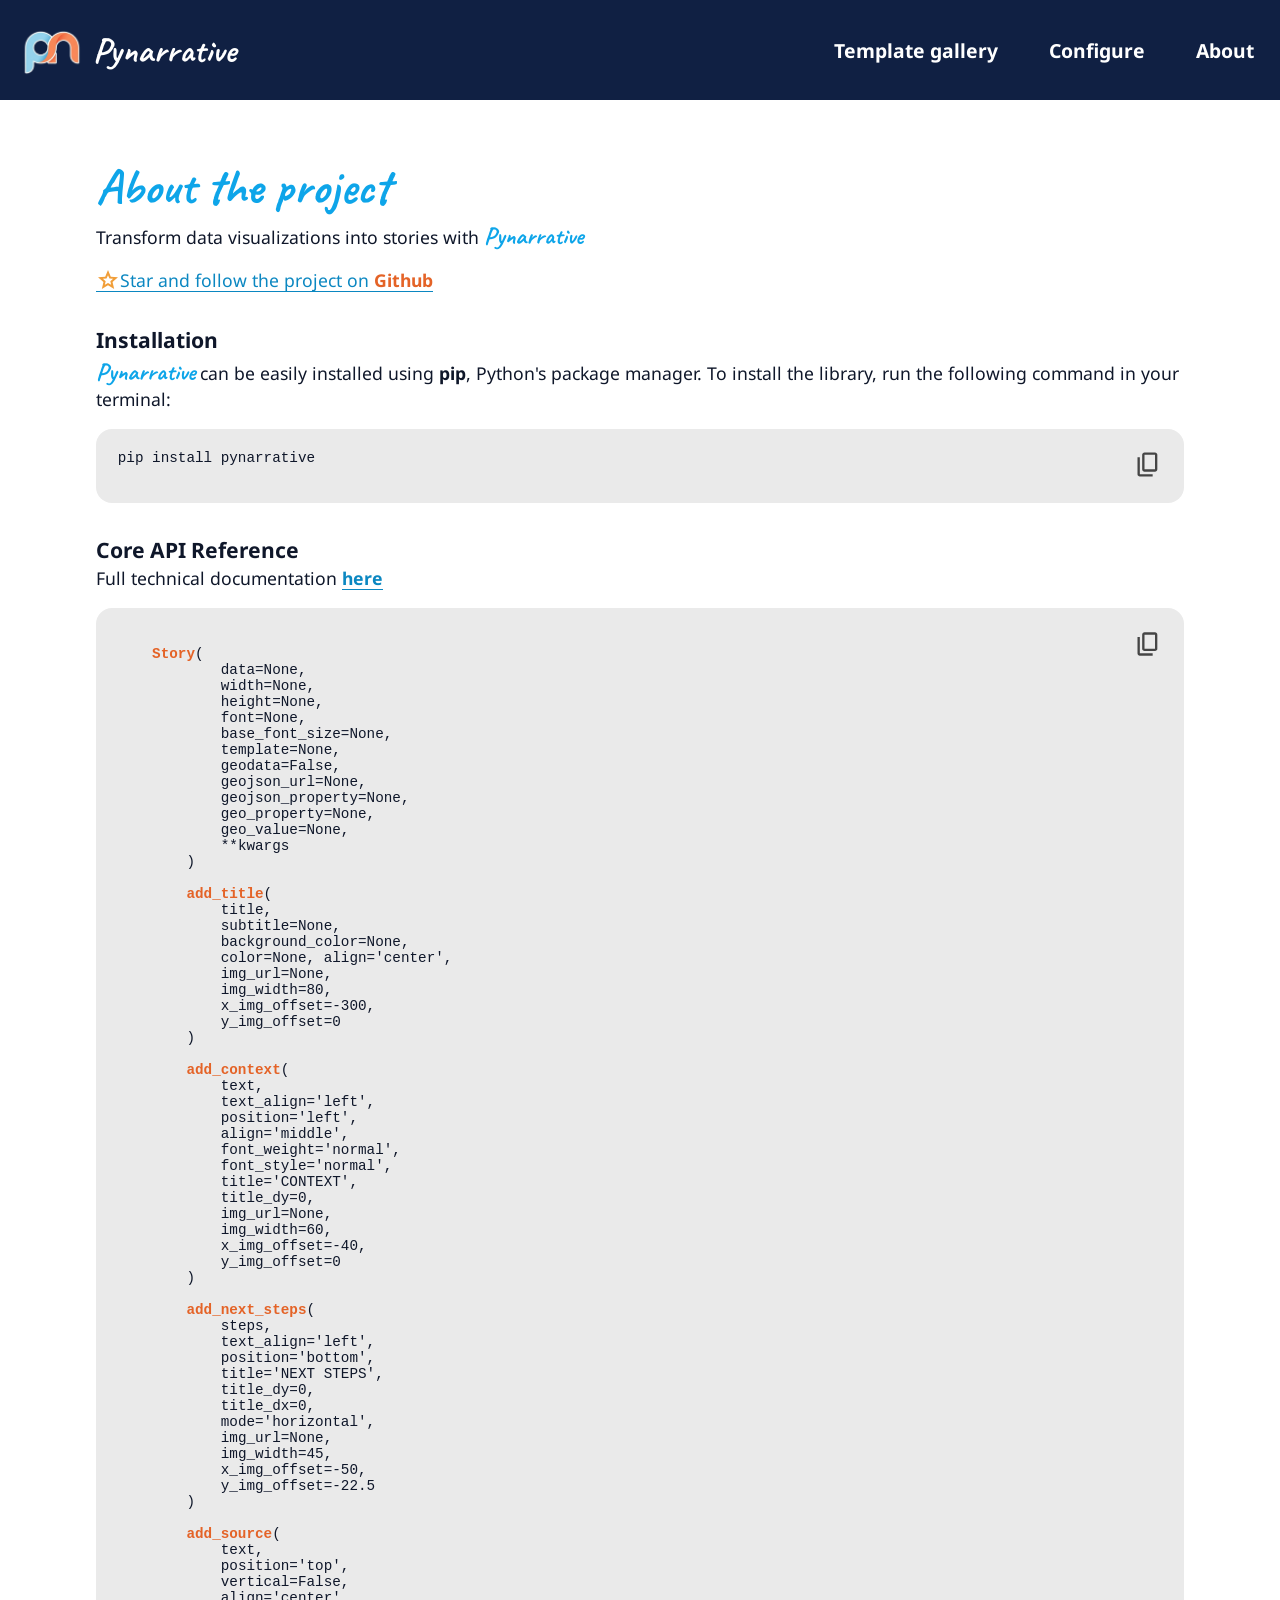
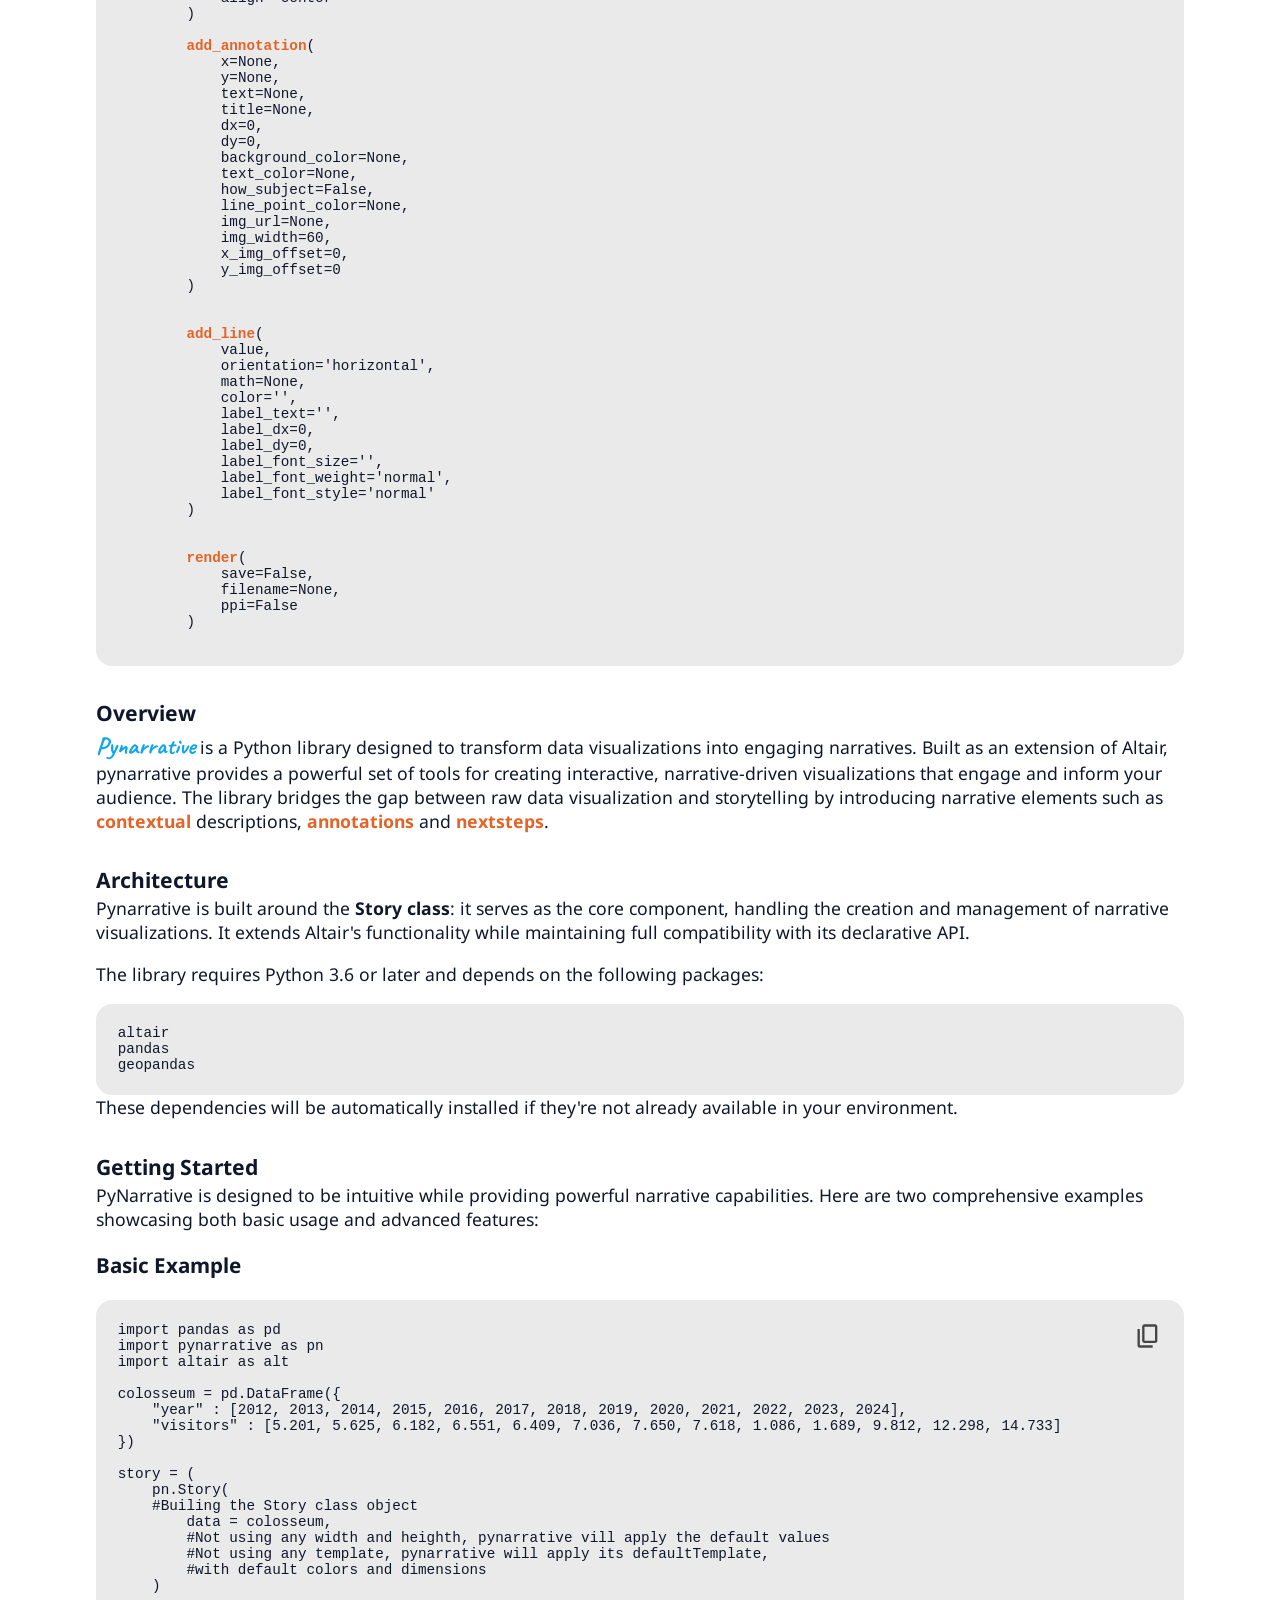
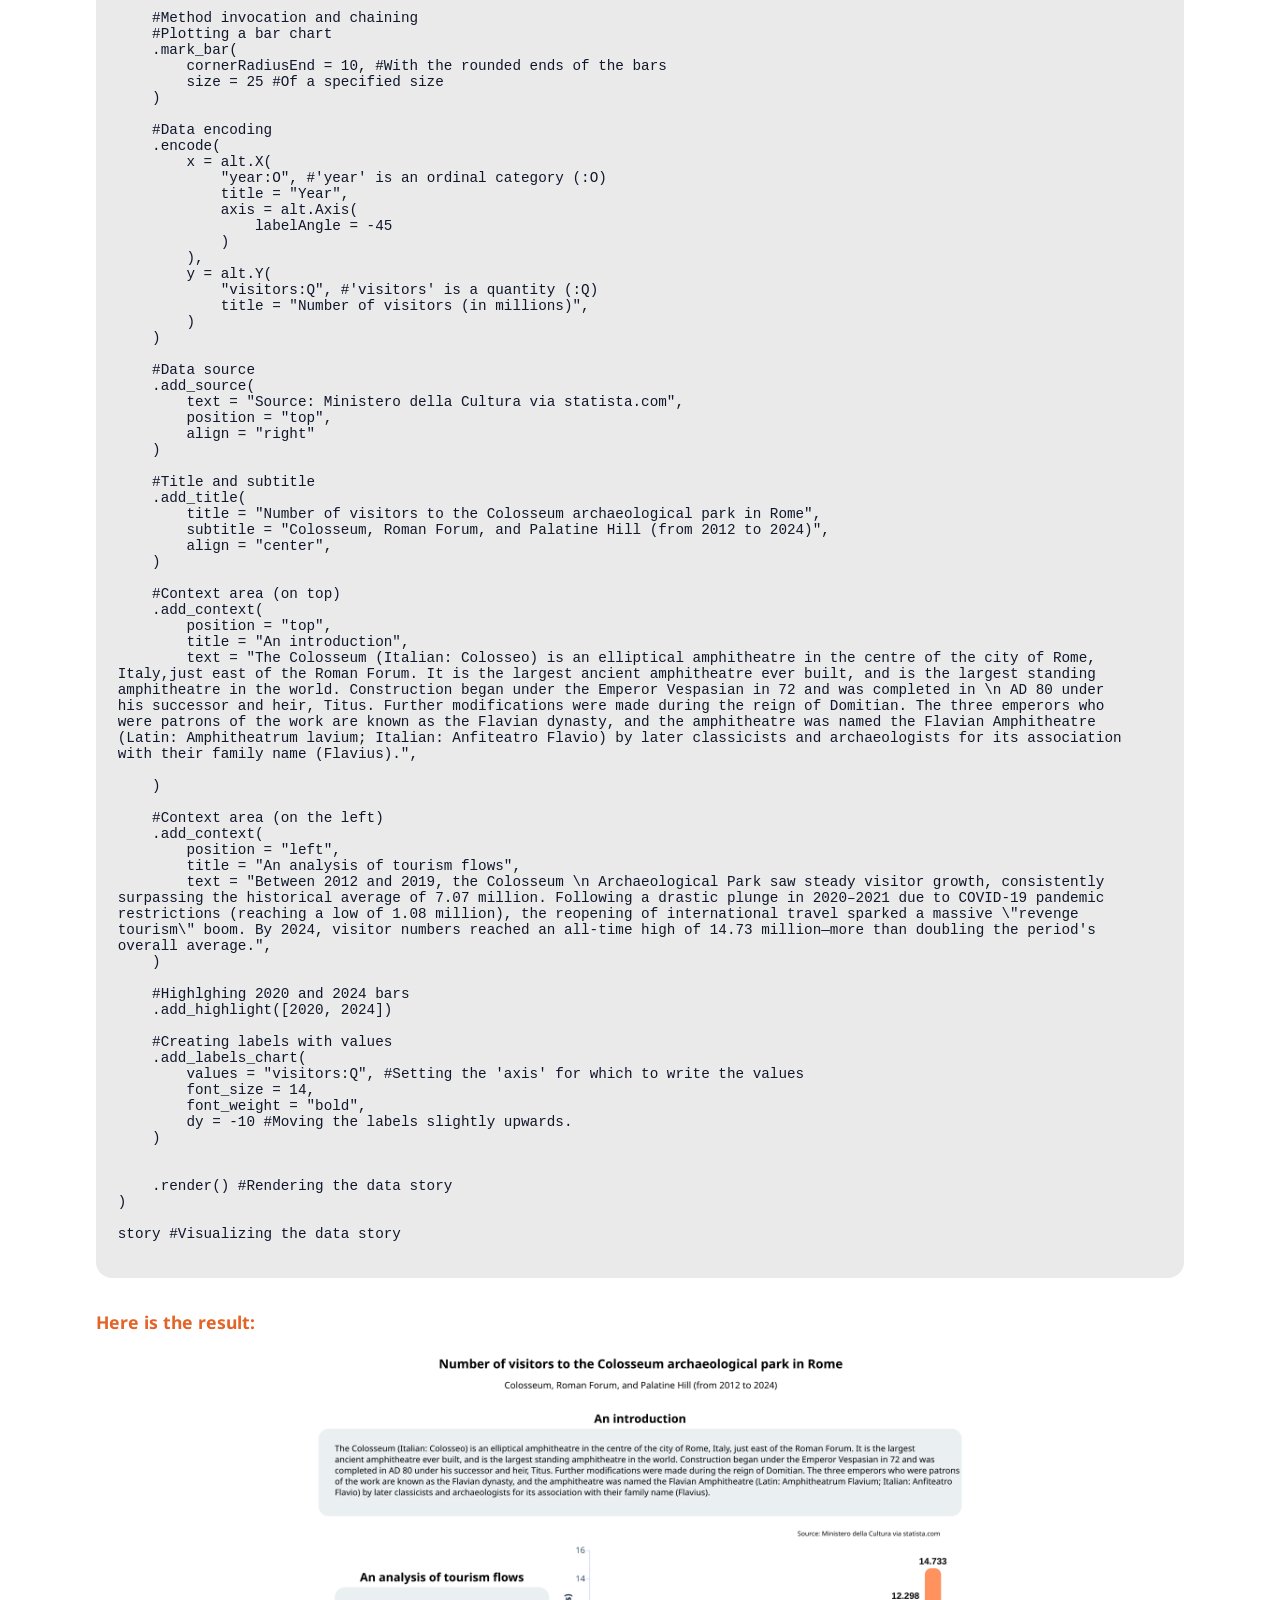
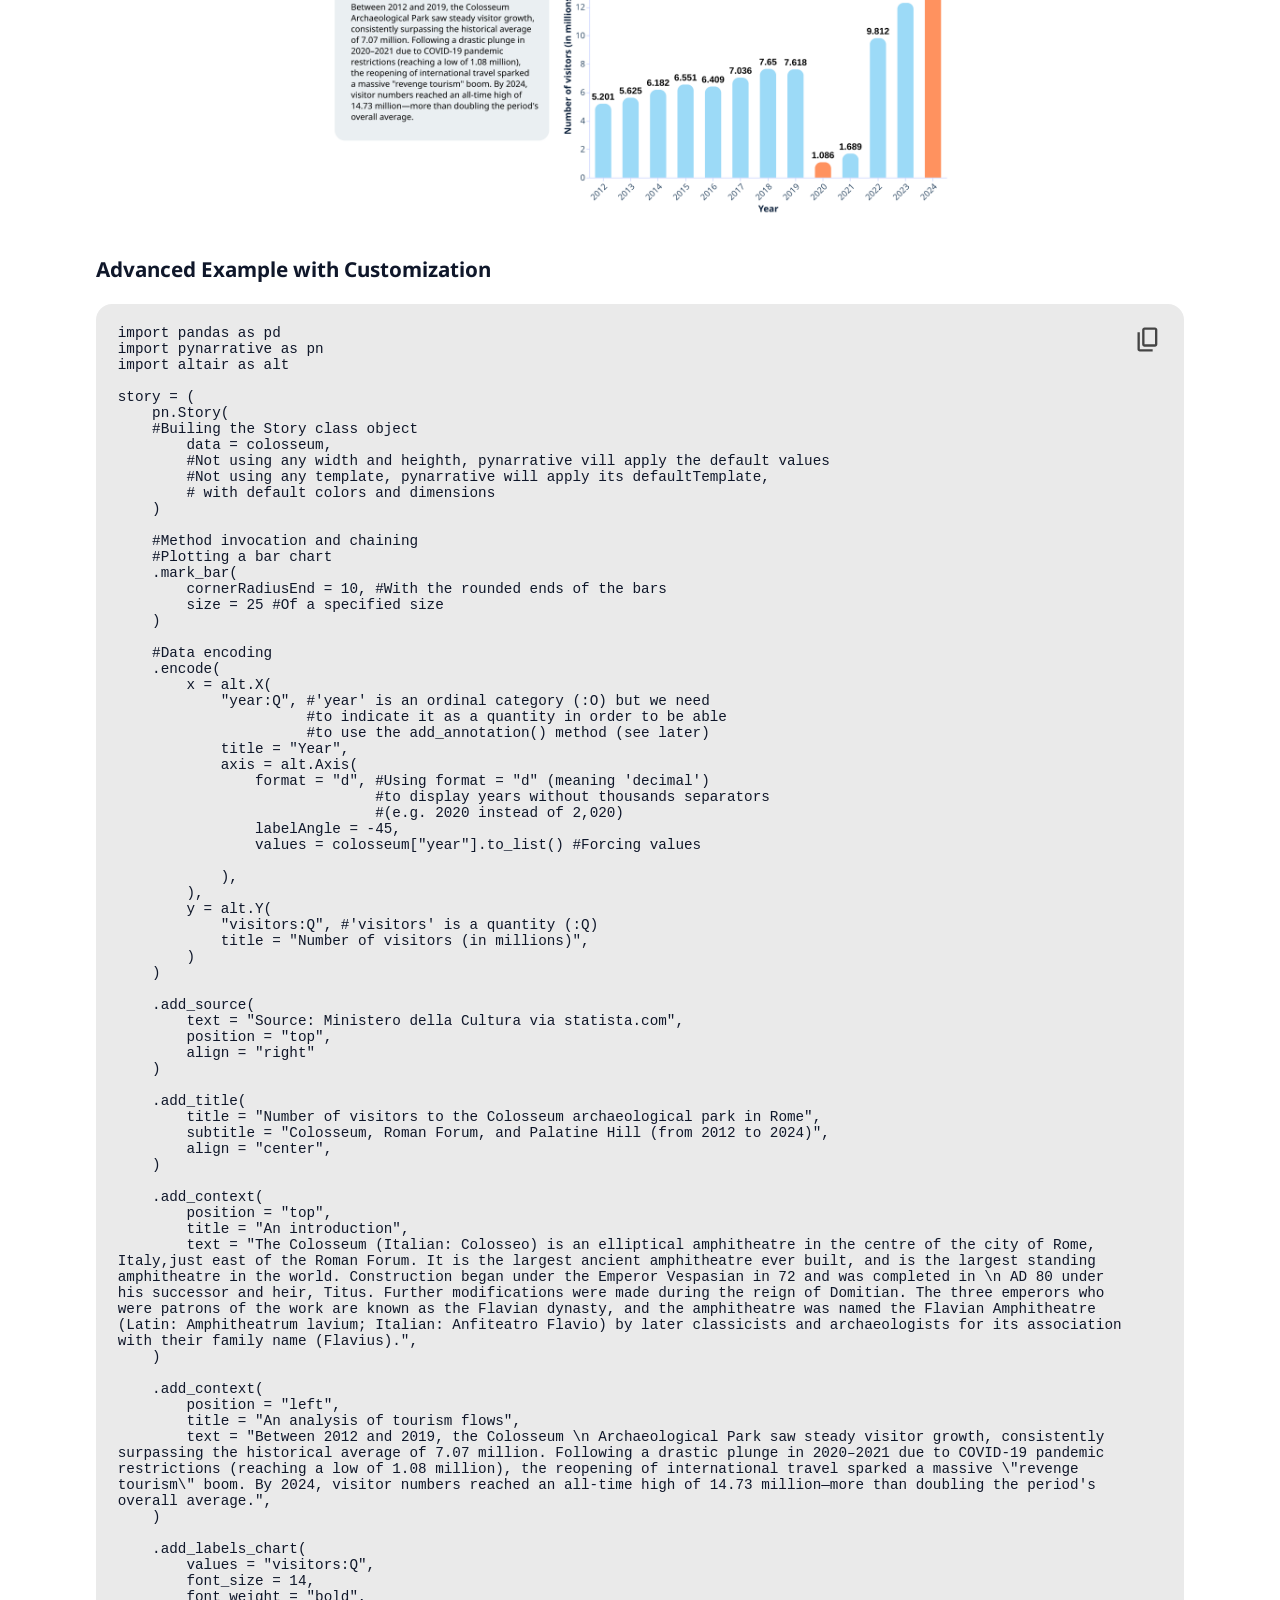
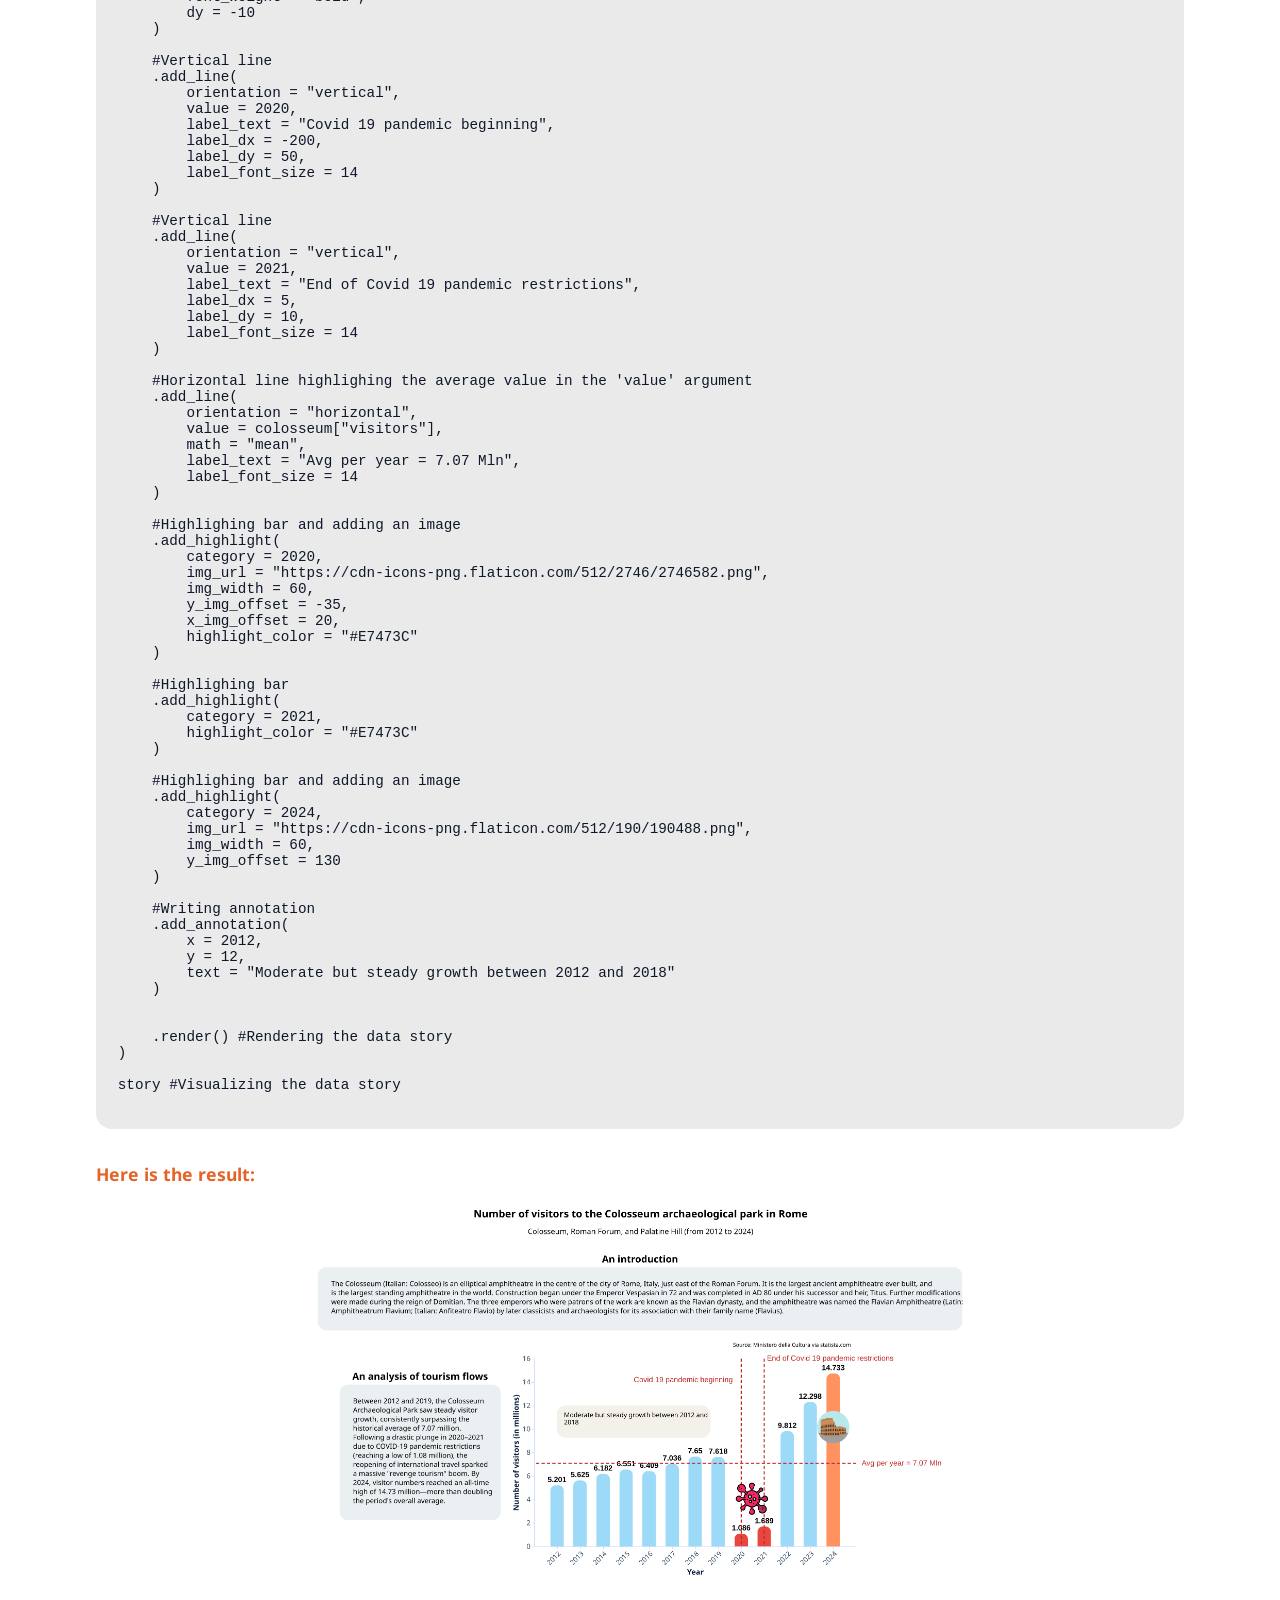
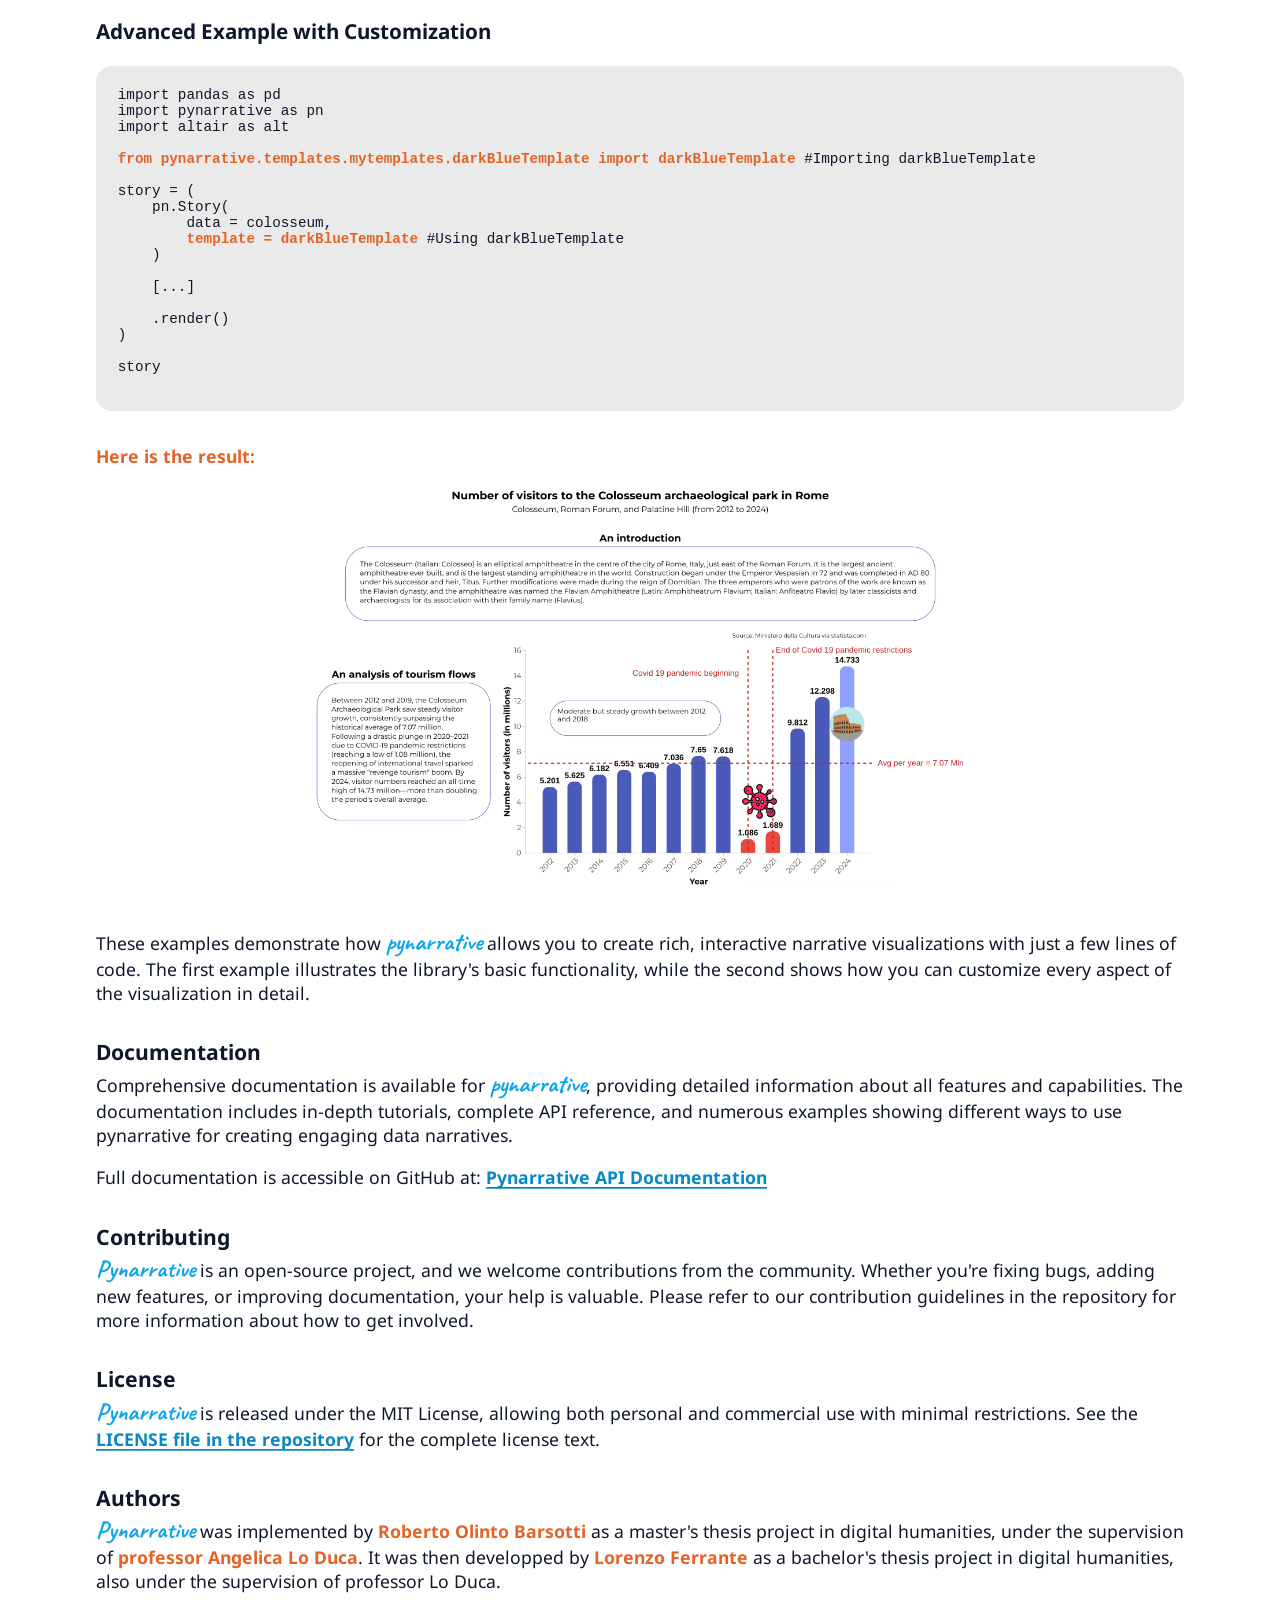
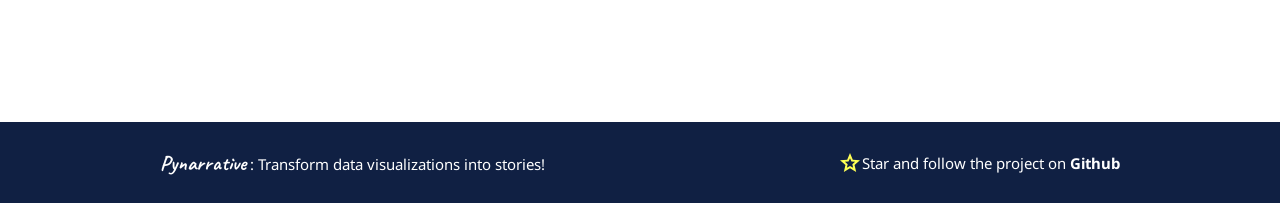
==== commit 13b438f1: "New version Piccole correzioni di bug" ====
--- a/about.html
+++ b/about.html
@@ -203,18 +203,15 @@
 import altair as alt
 
 colosseum = pd.DataFrame({
-    "year" : [2012, 2013, 2014, 2015, 2016, 2017, 2018, 2019,
-             2020, 2021, 2022, 2023, 2024],
-    "visitors" : [5.201, 5.625, 6.182, 6.551, 6.409, 7.036, 7.650, 7.618,
-                 1.086, 1.689, 9.812, 12.298, 14.733]
+    "year" : [2012, 2013, 2014, 2015, 2016, 2017, 2018, 2019, 2020, 2021, 2022, 2023, 2024],
+    "visitors" : [5.201, 5.625, 6.182, 6.551, 6.409, 7.036, 7.650, 7.618, 1.086, 1.689, 9.812, 12.298, 14.733]
 })
 
 story = (
     pn.Story(
     #Builing the Story class object
         data = colosseum,
-        width = 550,
-        height = 350,
+        #Not using any width and heighth, pynarrative vill apply the default values
         #Not using any template, pynarrative will apply its defaultTemplate,
         #with default colors and dimensions
     )
@@ -259,16 +256,7 @@
     .add_context(
         position = "top",
         title = "An introduction",
-        text = """The Colosseum (Italian: Colosseo) is an elliptical amphitheatre in
-                the centre of the city of Rome, Italy,just east of the Roman Forum. It is
-                the largest ancient amphitheatre ever built, and is the largest standing
-                amphitheatre in the world. Construction began under the Emperor Vespasian
-                in 72 and was completed in AD 80 under his successor and heir, Titus.
-                Further modifications were made during the reign of Domitian. The three
-                emperors who were patrons of the work are known as the Flavian dynasty,
-                and the amphitheatre was named the Flavian Amphitheatre (Latin:
-                Amphitheatrum lavium; Italian: Anfiteatro Flavio) by later classicists and
-                archaeologists for its association with their family name (Flavius)."""
+        text = "The Colosseum (Italian: Colosseo) is an elliptical amphitheatre in the centre of the city of Rome, Italy,just east of the Roman Forum. It is the largest ancient amphitheatre ever built, and is the largest standing amphitheatre in the world. Construction began under the Emperor Vespasian in 72 and was completed in \n AD 80 under his successor and heir, Titus. Further modifications were made during the reign of Domitian. The three emperors who were patrons of the work are known as the Flavian dynasty, and the amphitheatre was named the Flavian Amphitheatre (Latin: Amphitheatrum lavium; Italian: Anfiteatro Flavio) by later classicists and archaeologists for its association with their family name (Flavius).",
 
     )
 
@@ -276,13 +264,7 @@
     .add_context(
         position = "left",
         title = "An analysis of tourism flows",
-        text = """Between 2012 and 2019, the Colosseum Archaeological Park saw steady
-                visitor growth, consistently surpassing the historical average of 7.07
-                million. Following a drastic plunge in 2020–2021 due to COVID-19
-                pandemic restrictions (reaching a low of 1.08 million), the reopening
-                of international travel sparked a massive \"revenge tourism\" boom.
-                By 2024, visitor numbers reached an all-time high of 14.73 million—more
-                than doubling the period's overall average.""",
+        text = "Between 2012 and 2019, the Colosseum \n Archaeological Park saw steady visitor growth, consistently surpassing the historical average of 7.07 million. Following a drastic plunge in 2020–2021 due to COVID-19 pandemic restrictions (reaching a low of 1.08 million), the reopening of international travel sparked a massive \"revenge tourism\" boom. By 2024, visitor numbers reached an all-time high of 14.73 million—more than doubling the period's overall average.",
     )
 
     #Highlghing 2020 and 2024 bars
@@ -322,8 +304,7 @@
     pn.Story(
     #Builing the Story class object
         data = colosseum,
-        width = 600, #Increasing width
-        height = 350,
+        #Not using any width and heighth, pynarrative vill apply the default values
         #Not using any template, pynarrative will apply its defaultTemplate,
         # with default colors and dimensions
     )
@@ -372,28 +353,13 @@
     .add_context(
         position = "top",
         title = "An introduction",
-        text = """The Colosseum (Italian: Colosseo) is an elliptical amphitheatre in
-                the centre of the city of Rome, Italy,just east of the Roman Forum. It is
-                the largest ancient amphitheatre ever built, and is the largest standing
-                amphitheatre in the world. Construction began under the Emperor Vespasian
-                in 72 and was completed in AD 80 under his successor and heir, Titus.
-                Further modifications were made during the reign of Domitian. The three
-                emperors who were patrons of the work are known as the Flavian dynasty,
-                and the amphitheatre was named the Flavian Amphitheatre (Latin:
-                Amphitheatrum lavium; Italian: Anfiteatro Flavio) by later classicists and
-                archaeologists for its association with their family name (Flavius)."""
+        text = "The Colosseum (Italian: Colosseo) is an elliptical amphitheatre in the centre of the city of Rome, Italy,just east of the Roman Forum. It is the largest ancient amphitheatre ever built, and is the largest standing amphitheatre in the world. Construction began under the Emperor Vespasian in 72 and was completed in \n AD 80 under his successor and heir, Titus. Further modifications were made during the reign of Domitian. The three emperors who were patrons of the work are known as the Flavian dynasty, and the amphitheatre was named the Flavian Amphitheatre (Latin: Amphitheatrum lavium; Italian: Anfiteatro Flavio) by later classicists and archaeologists for its association with their family name (Flavius).",
     )
 
     .add_context(
         position = "left",
-        text = """Between 2012 and 2019, the Colosseum Archaeological Park saw steady
-                visitor growth, consistently surpassing the historical average of 7.07
-                million. Following a drastic plunge in 2020–2021 due to COVID-19
-                pandemic restrictions (reaching a low of 1.08 million), the reopening
-                of international travel sparked a massive \"revenge tourism\" boom.
-                By 2024, visitor numbers reached an all-time high of 14.73 million—more
-                than doubling the period's overall average.""",
         title = "An analysis of tourism flows",
+        text = "Between 2012 and 2019, the Colosseum \n Archaeological Park saw steady visitor growth, consistently surpassing the historical average of 7.07 million. Following a drastic plunge in 2020–2021 due to COVID-19 pandemic restrictions (reaching a low of 1.08 million), the reopening of international travel sparked a massive \"revenge tourism\" boom. By 2024, visitor numbers reached an all-time high of 14.73 million—more than doubling the period's overall average.",
     )
 
     .add_labels_chart(
@@ -491,8 +457,6 @@
 story = (
     pn.Story(
         data = colosseum,
-        width = 600,
-        height = 350,
         <span class="bold">template = darkBlueTemplate</span> #Using darkBlueTemplate
     )
 
--- a/style.css
+++ b/style.css
@@ -56,7 +56,8 @@
     margin: 0;
     padding: 2%;
     border-radius: 16px;
-    white-space: pre;
+    white-space: pre-wrap;
+    word-break: break-word;
     font-family: monospace;
     display: grid;
     grid-template-columns: auto auto;
@@ -102,7 +103,7 @@
     padding: 0 1% !important;
     height: 100px;
 }
-#home img{width: 60px !important;}
+#home img{width: 75px !important;}
 
 #footer{
     color: white;
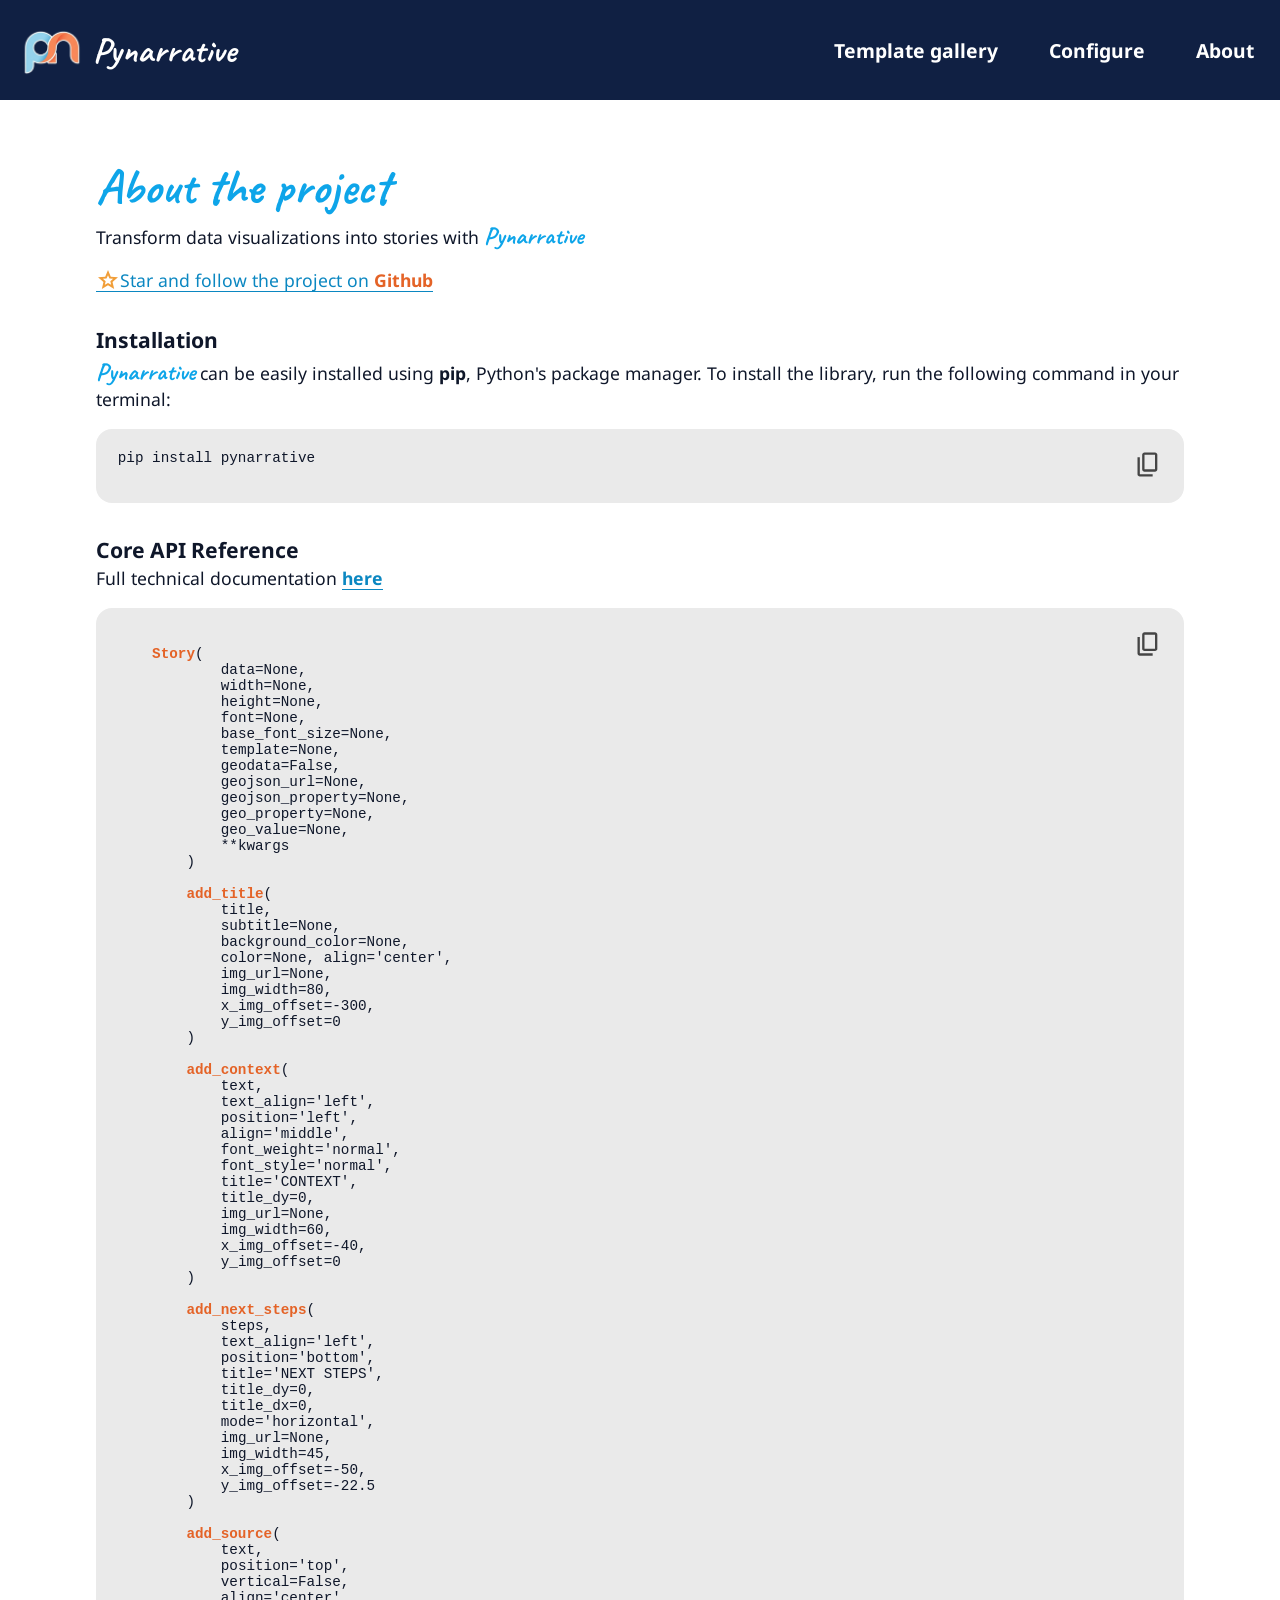
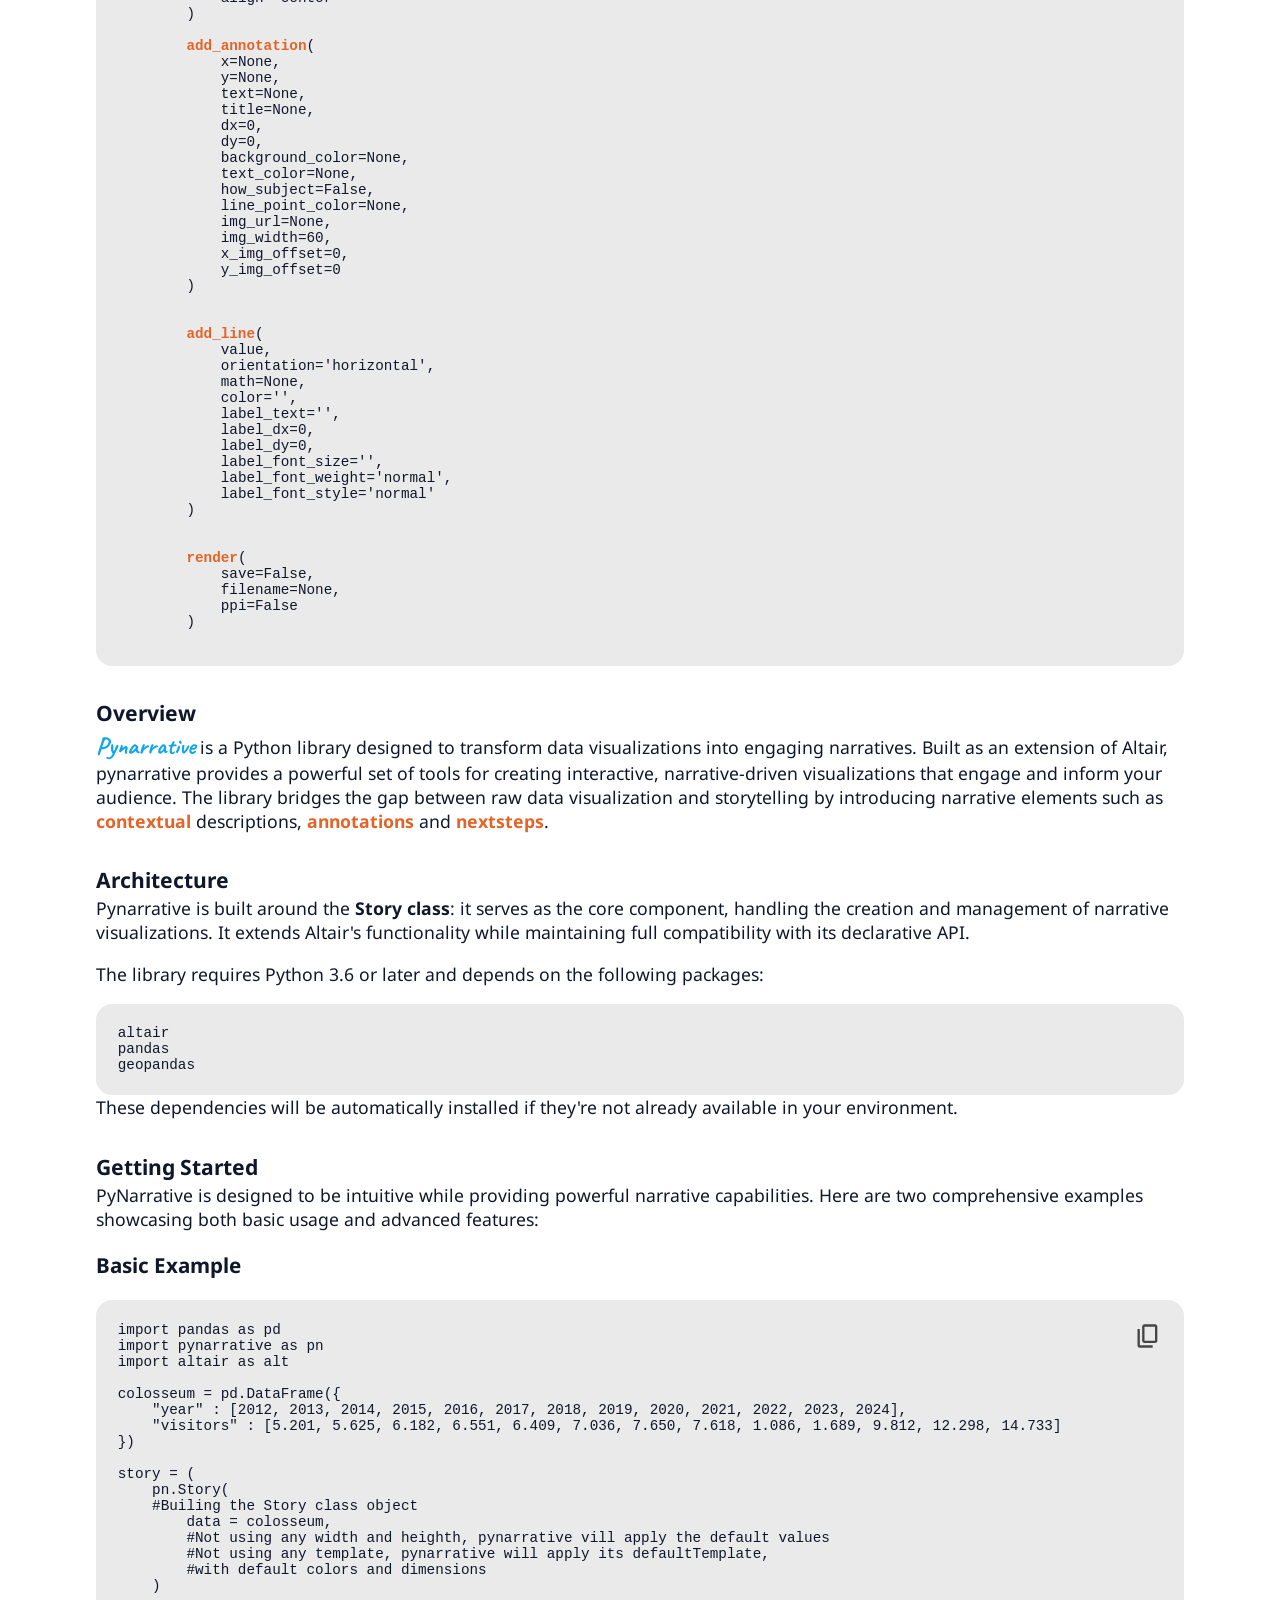
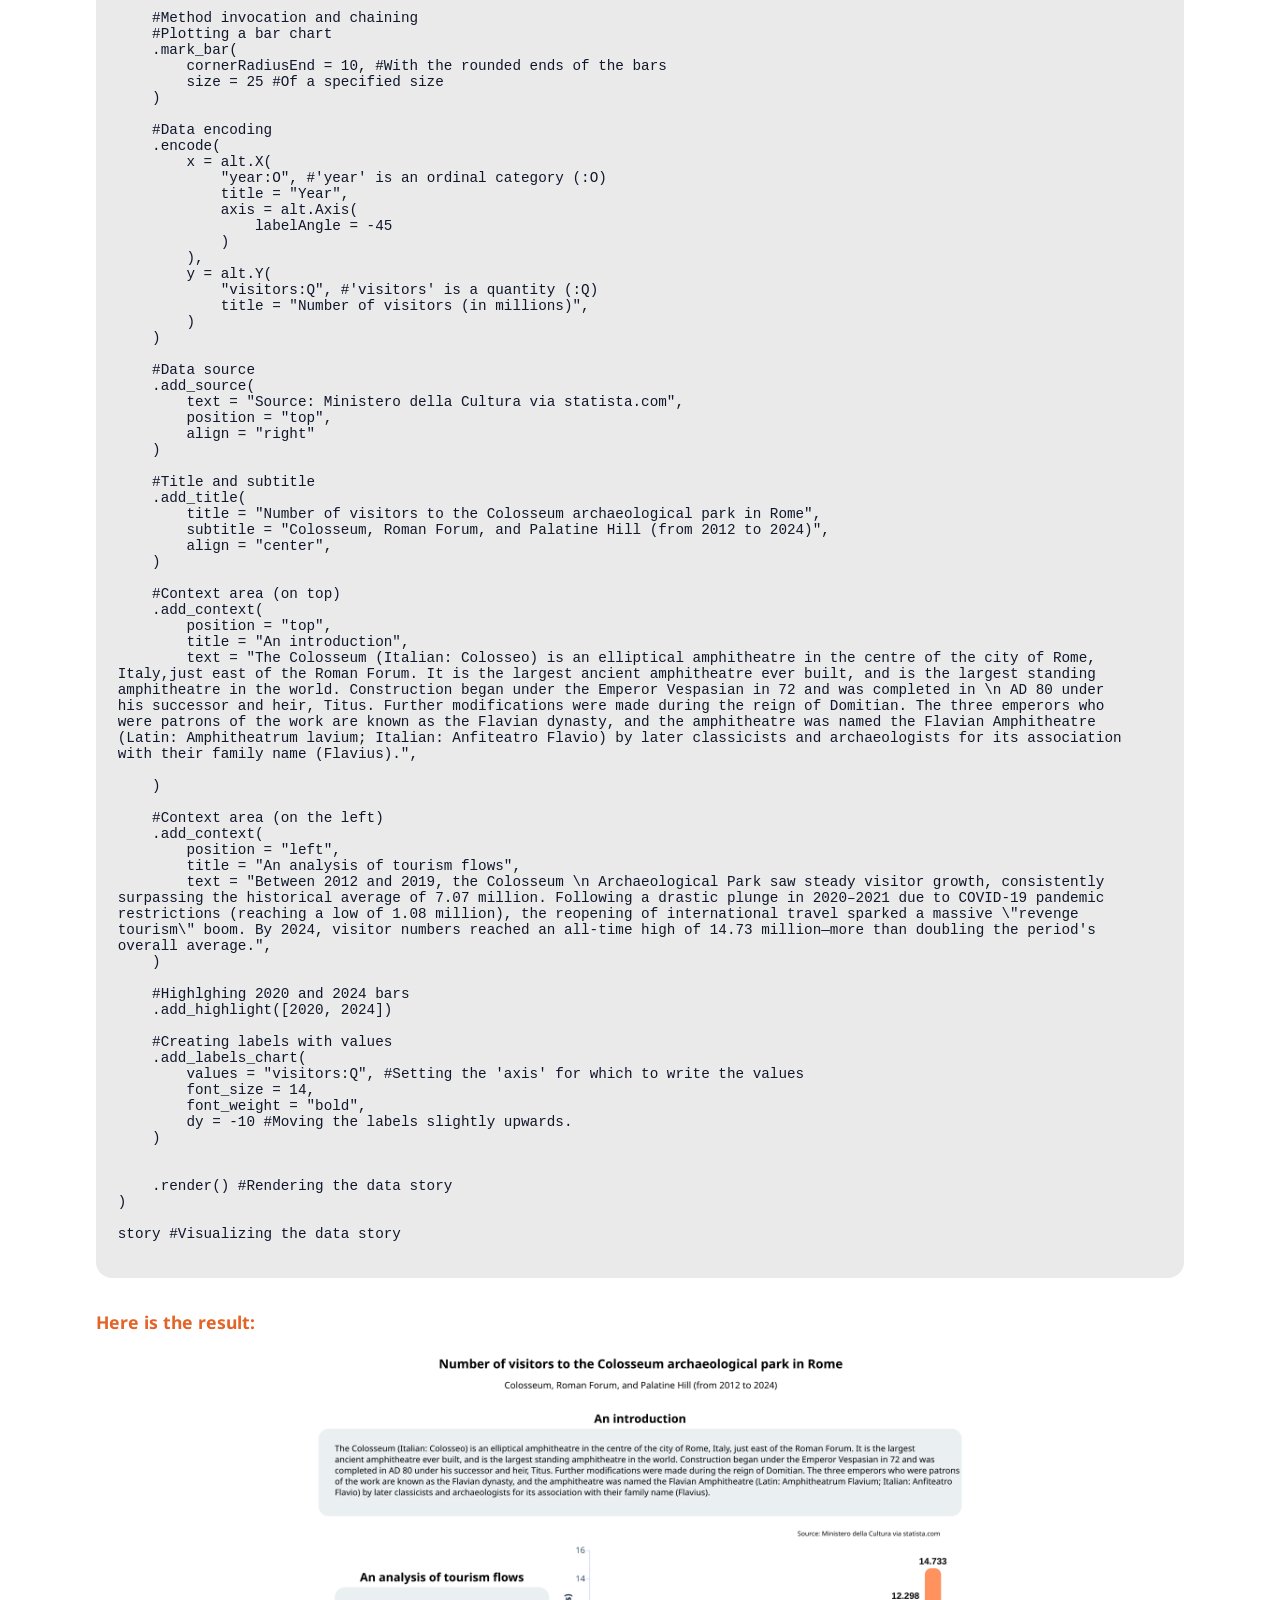
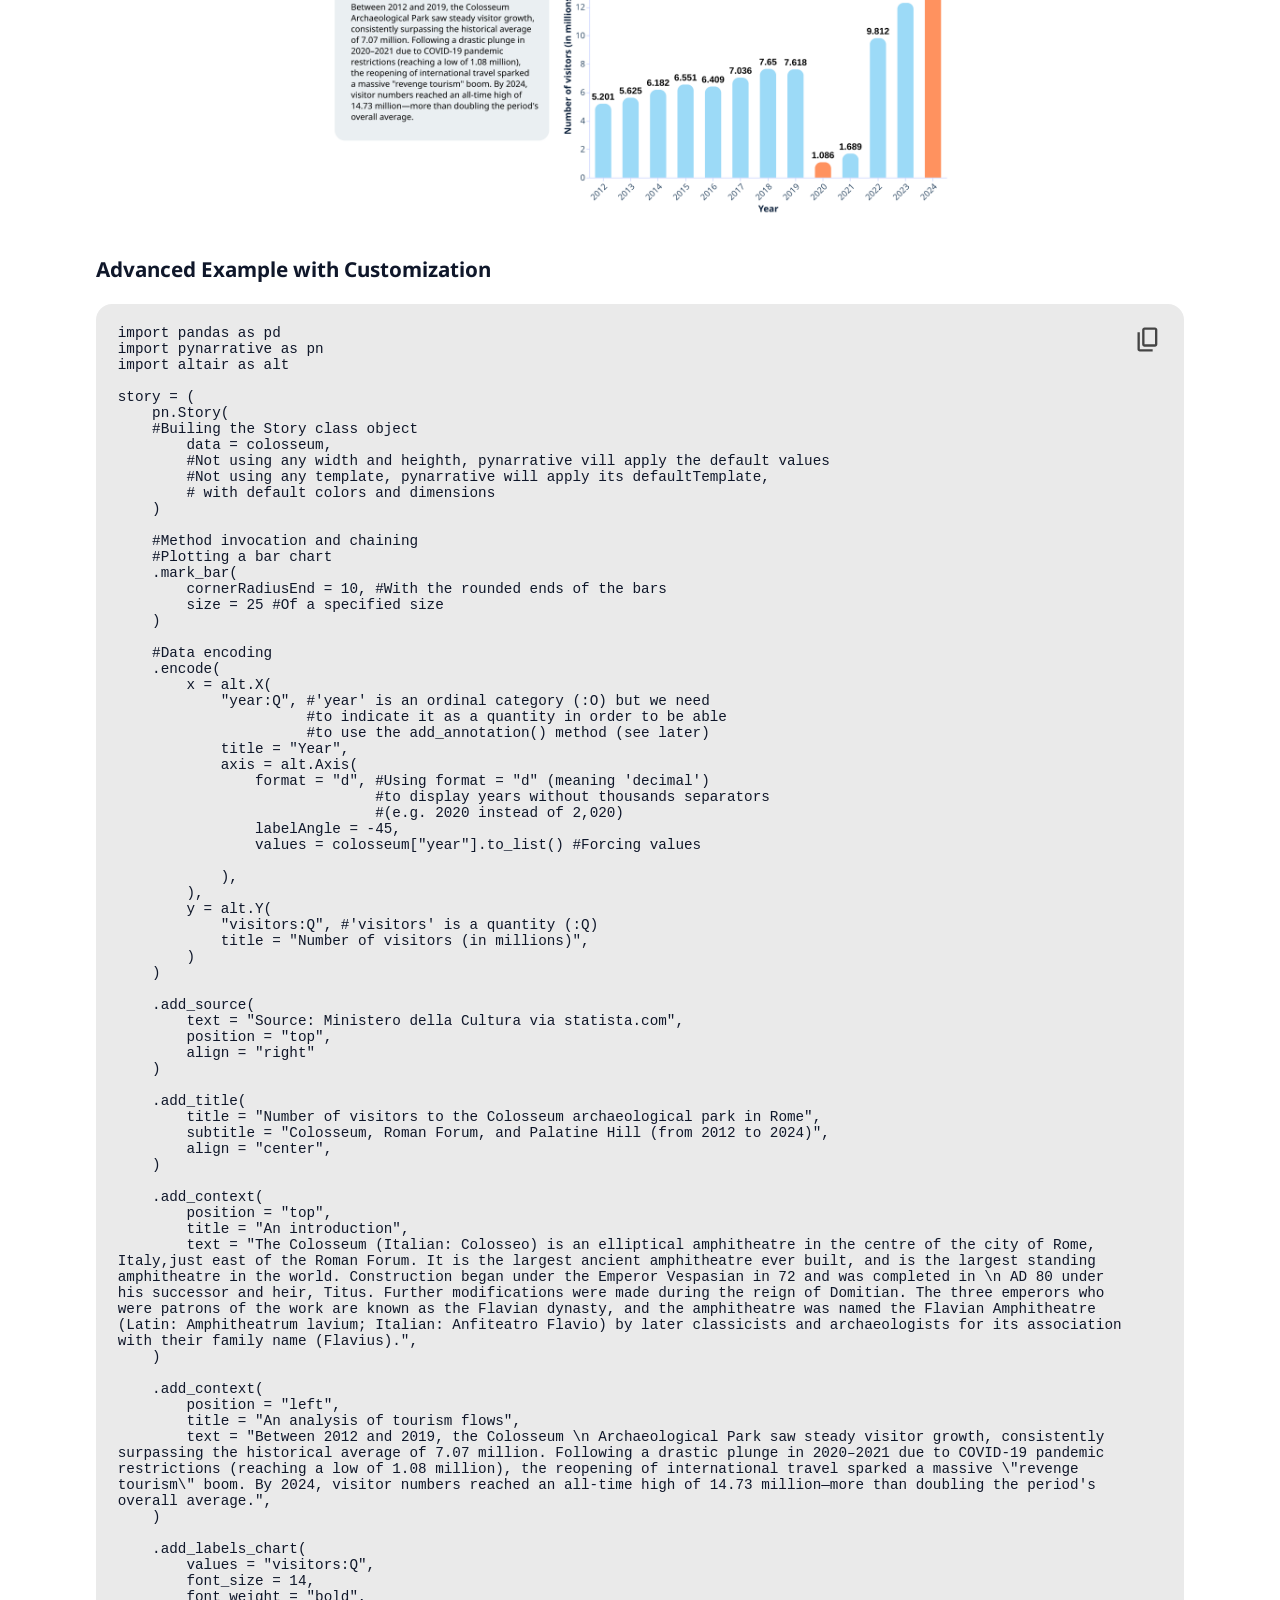
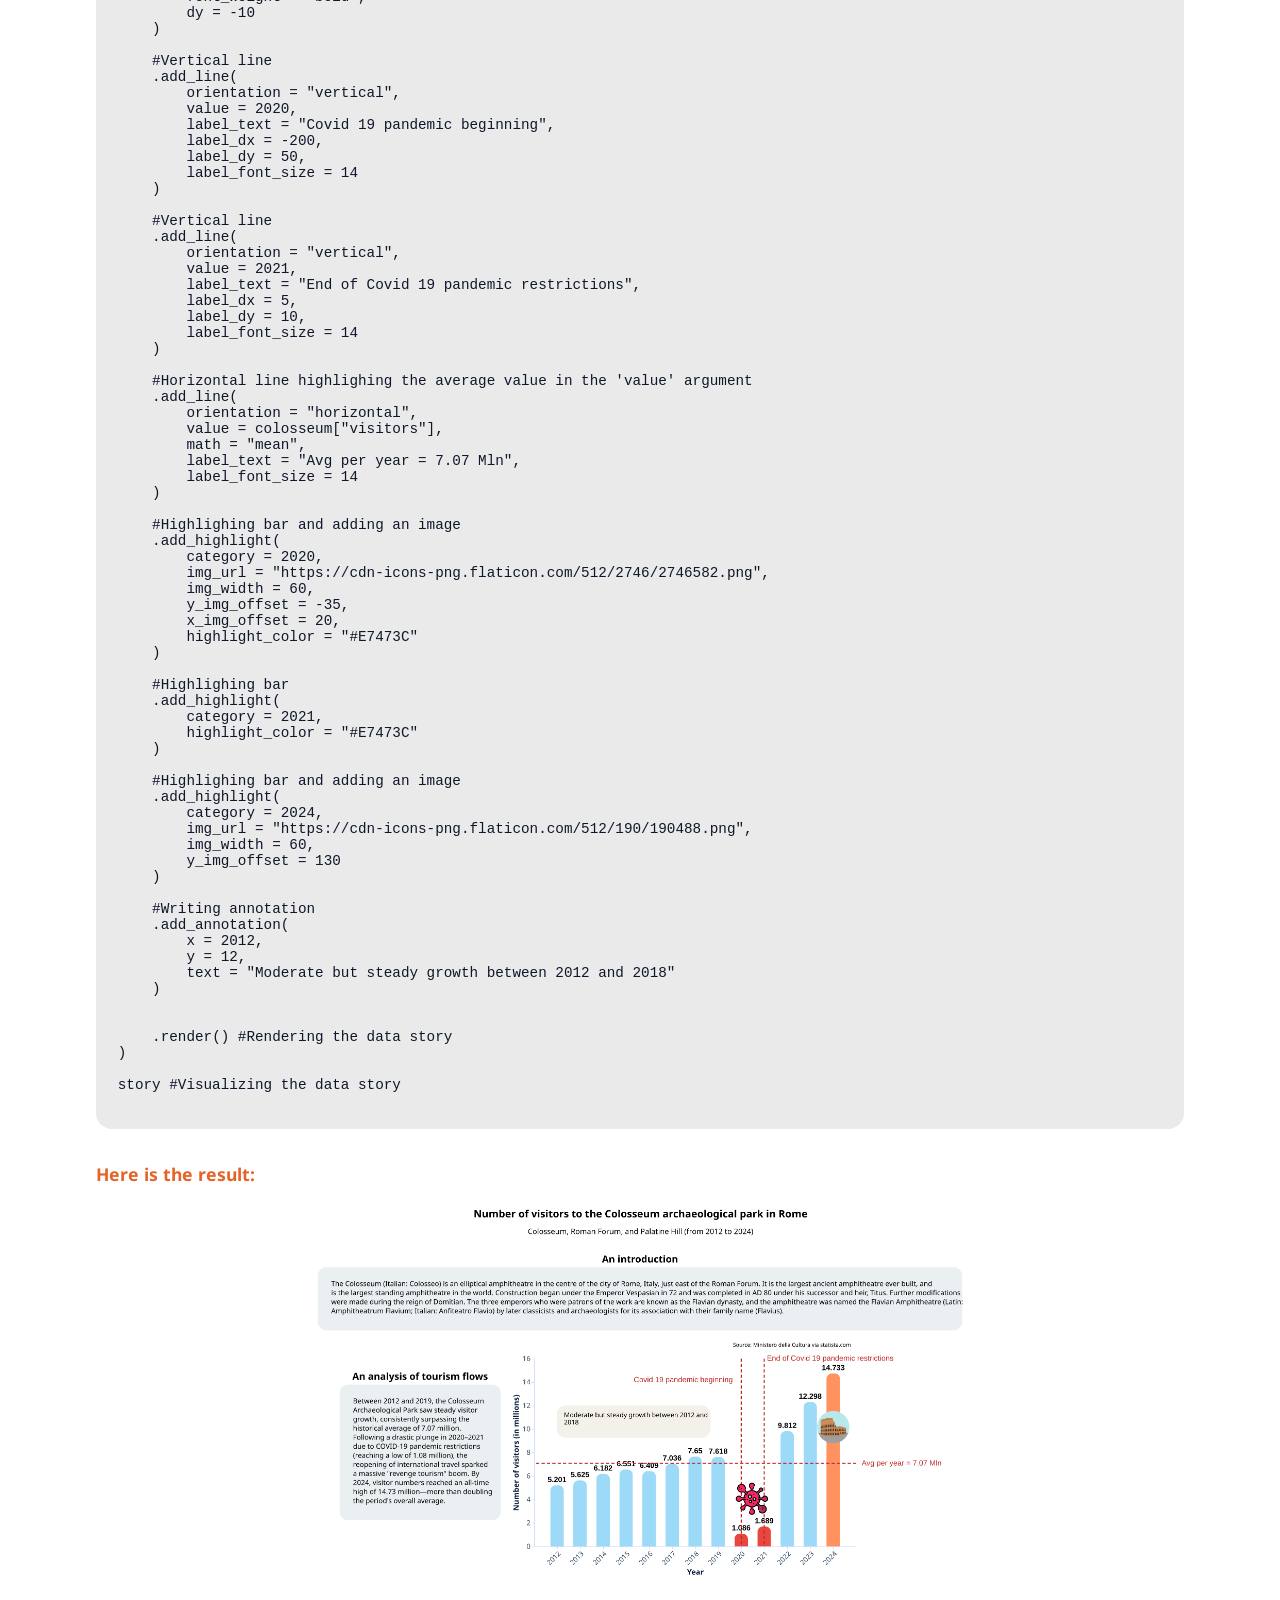
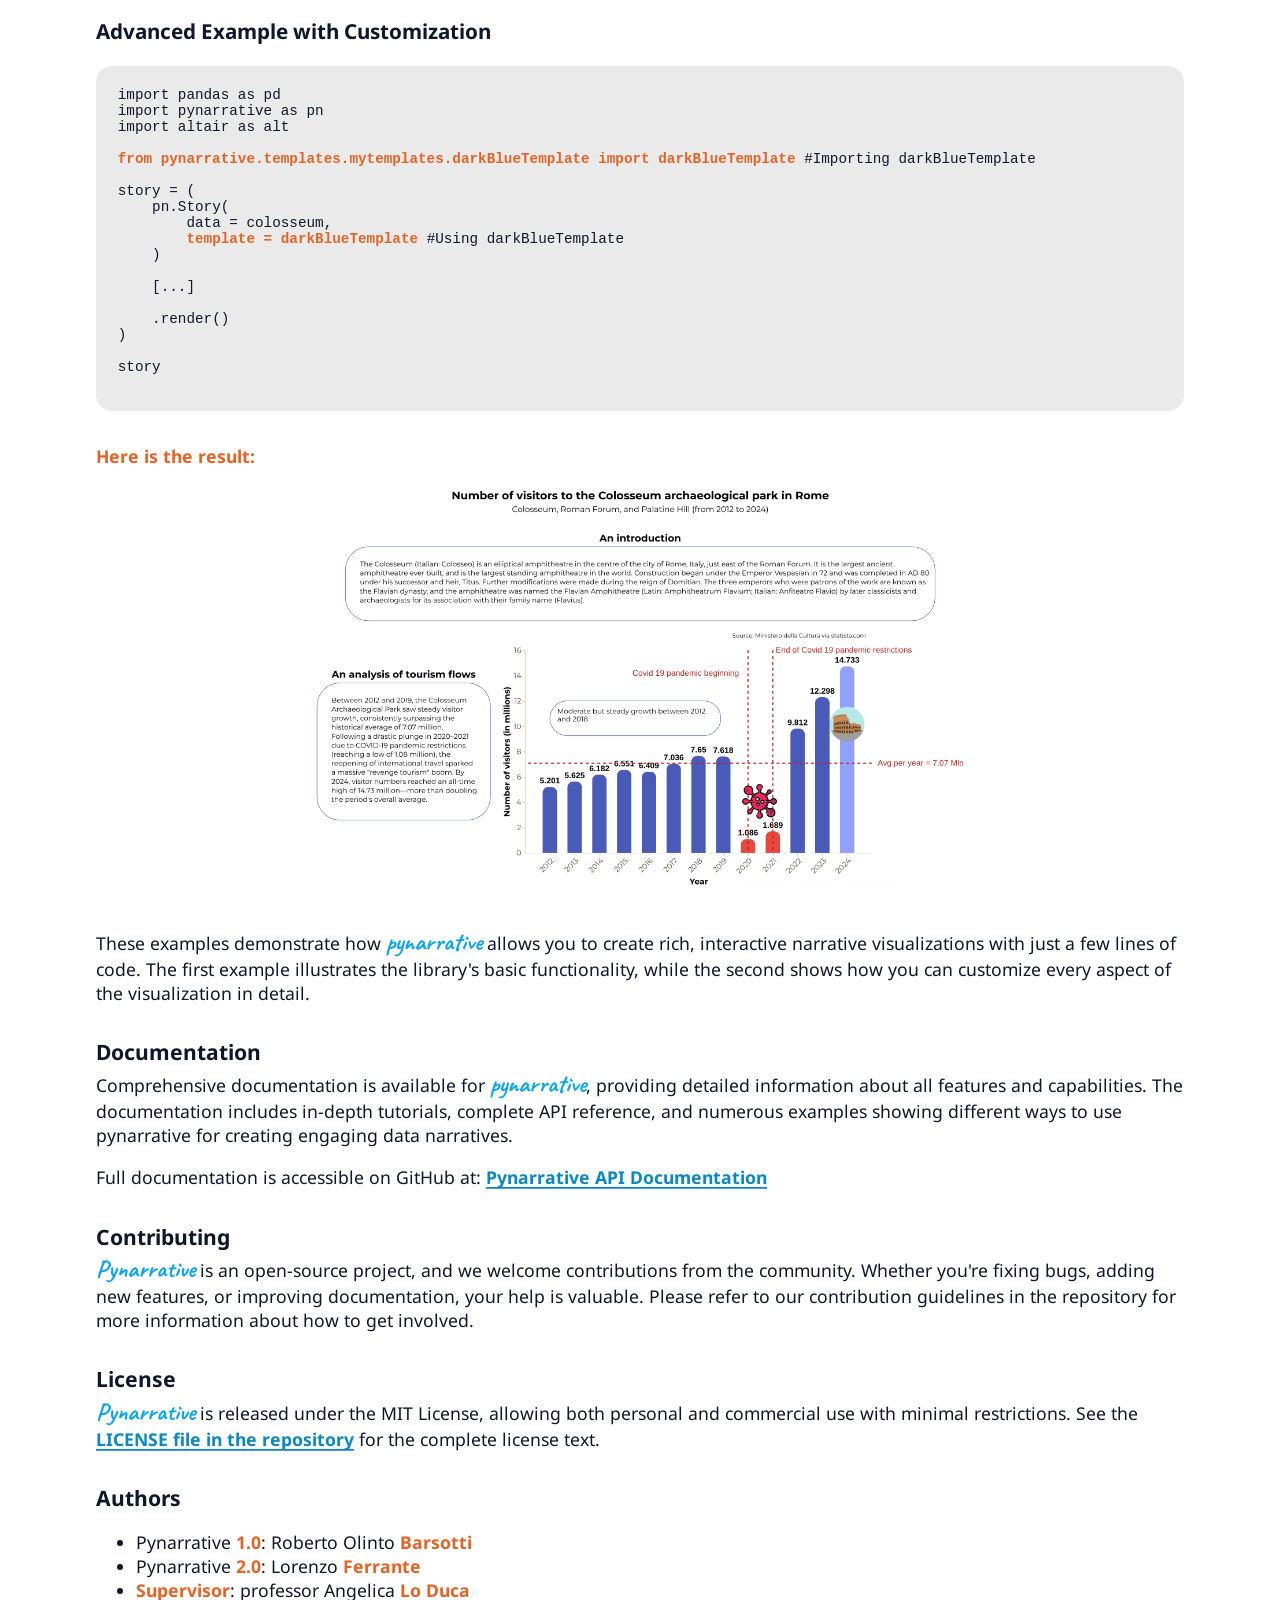
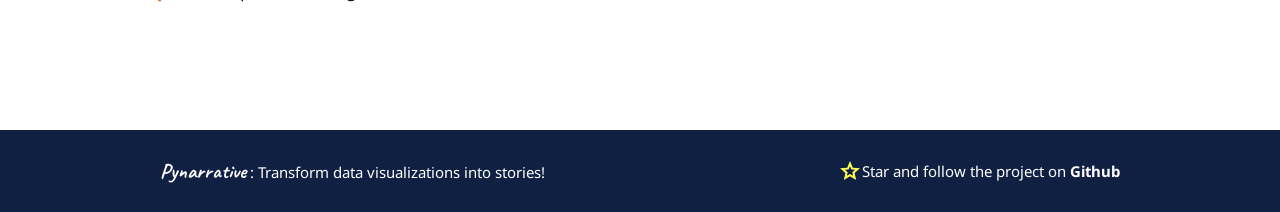
==== commit 957c9531: "Add authors section with version details in about.html" ====
--- a/about.html
+++ b/about.html
@@ -495,7 +495,17 @@
         
         <div>
             <h2>Authors</h2>
-            <p><span class="highlight">Pynarrative</span> was implemented by <span class="bold">Roberto Olinto Barsotti</span> as a master&#39;s thesis project in digital humanities, under the supervision of <span class="bold">professor Angelica Lo Duca</span>. It was then developped by <span class="bold">Lorenzo Ferrante</span> as a bachelor&#39;s thesis project in digital humanities, also under the supervision of professor Lo Duca.</p>
+            <ul>
+                <li>
+                    Pynarrative <span class="bold">1.0</span>: Roberto Olinto <span class="bold">Barsotti</span>
+                </li>
+                <li>
+                    Pynarrative <span class="bold">2.0</span>: Lorenzo <span class="bold">Ferrante</span>
+                </li>
+                <li>
+                    <span class="bold">Supervisor</span>: professor Angelica <span class="bold">Lo Duca</span>
+                </li>
+            </ul>
         </div>
 
         
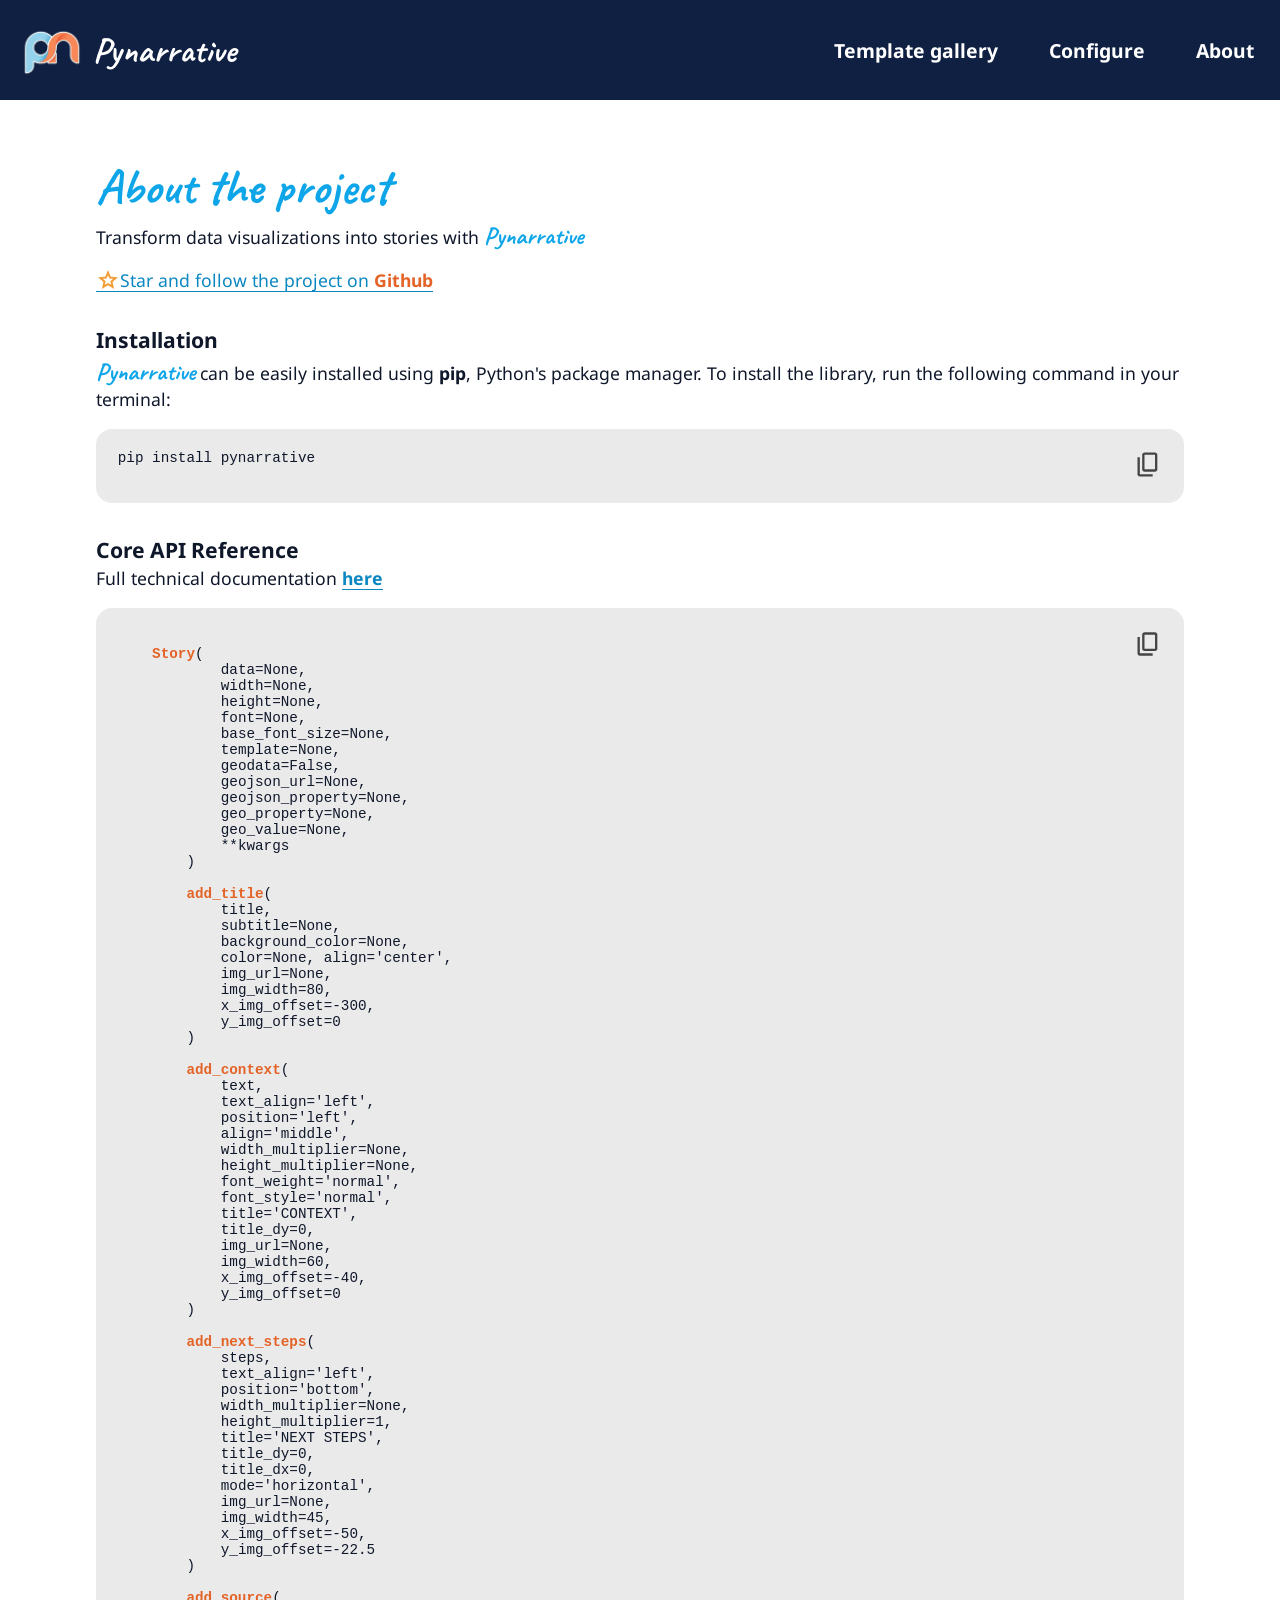
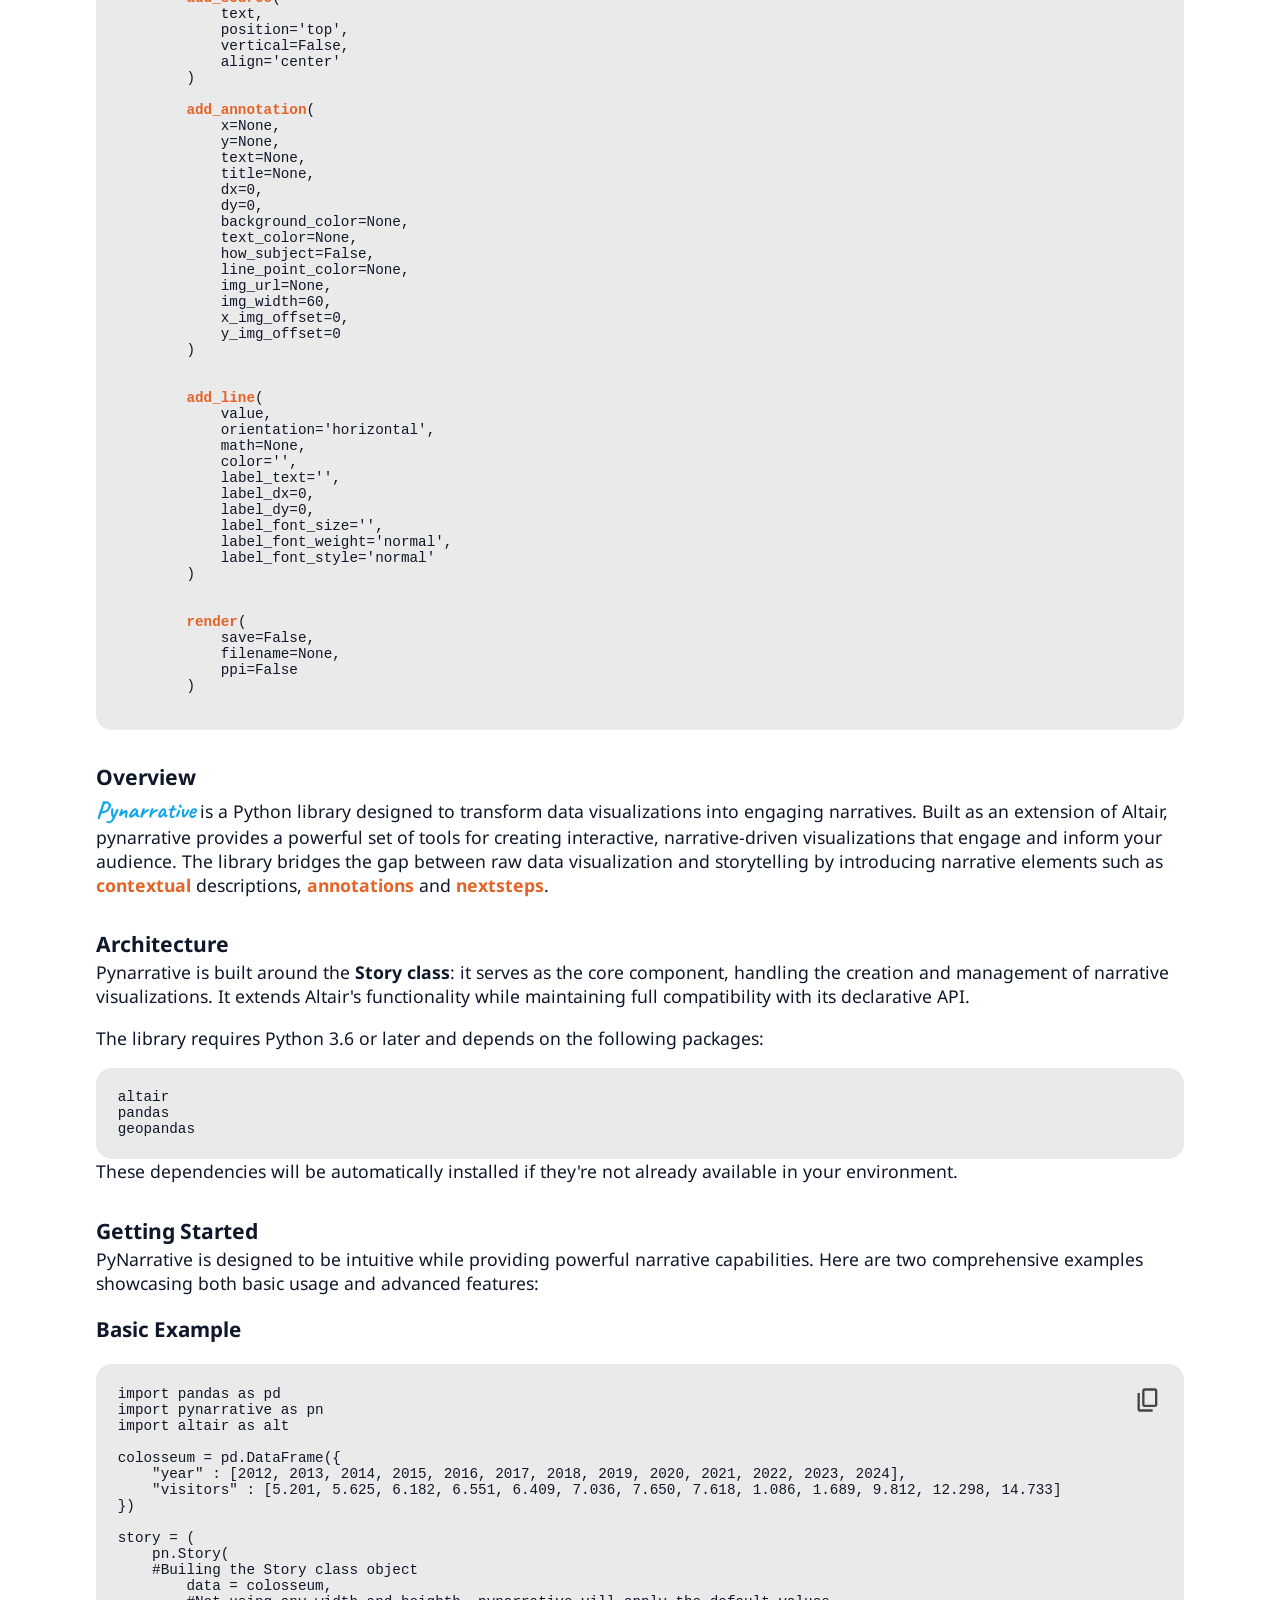
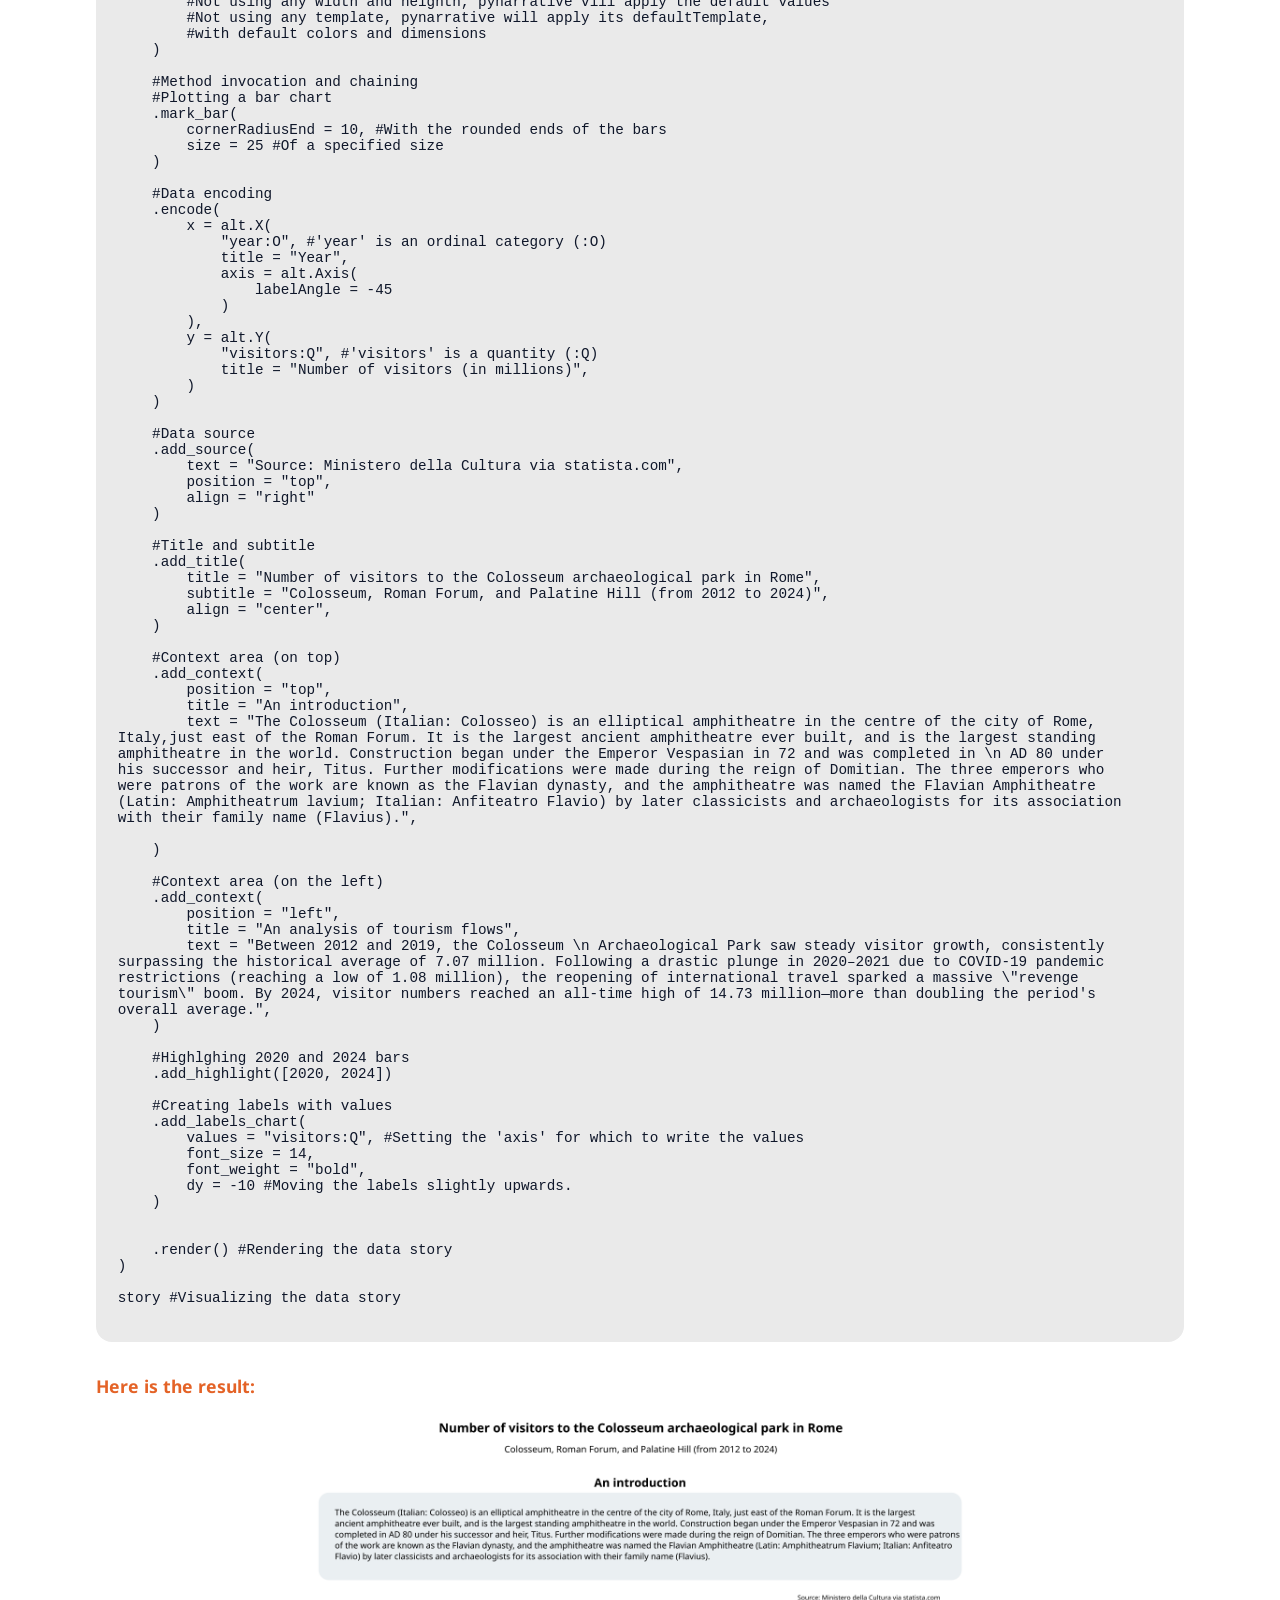
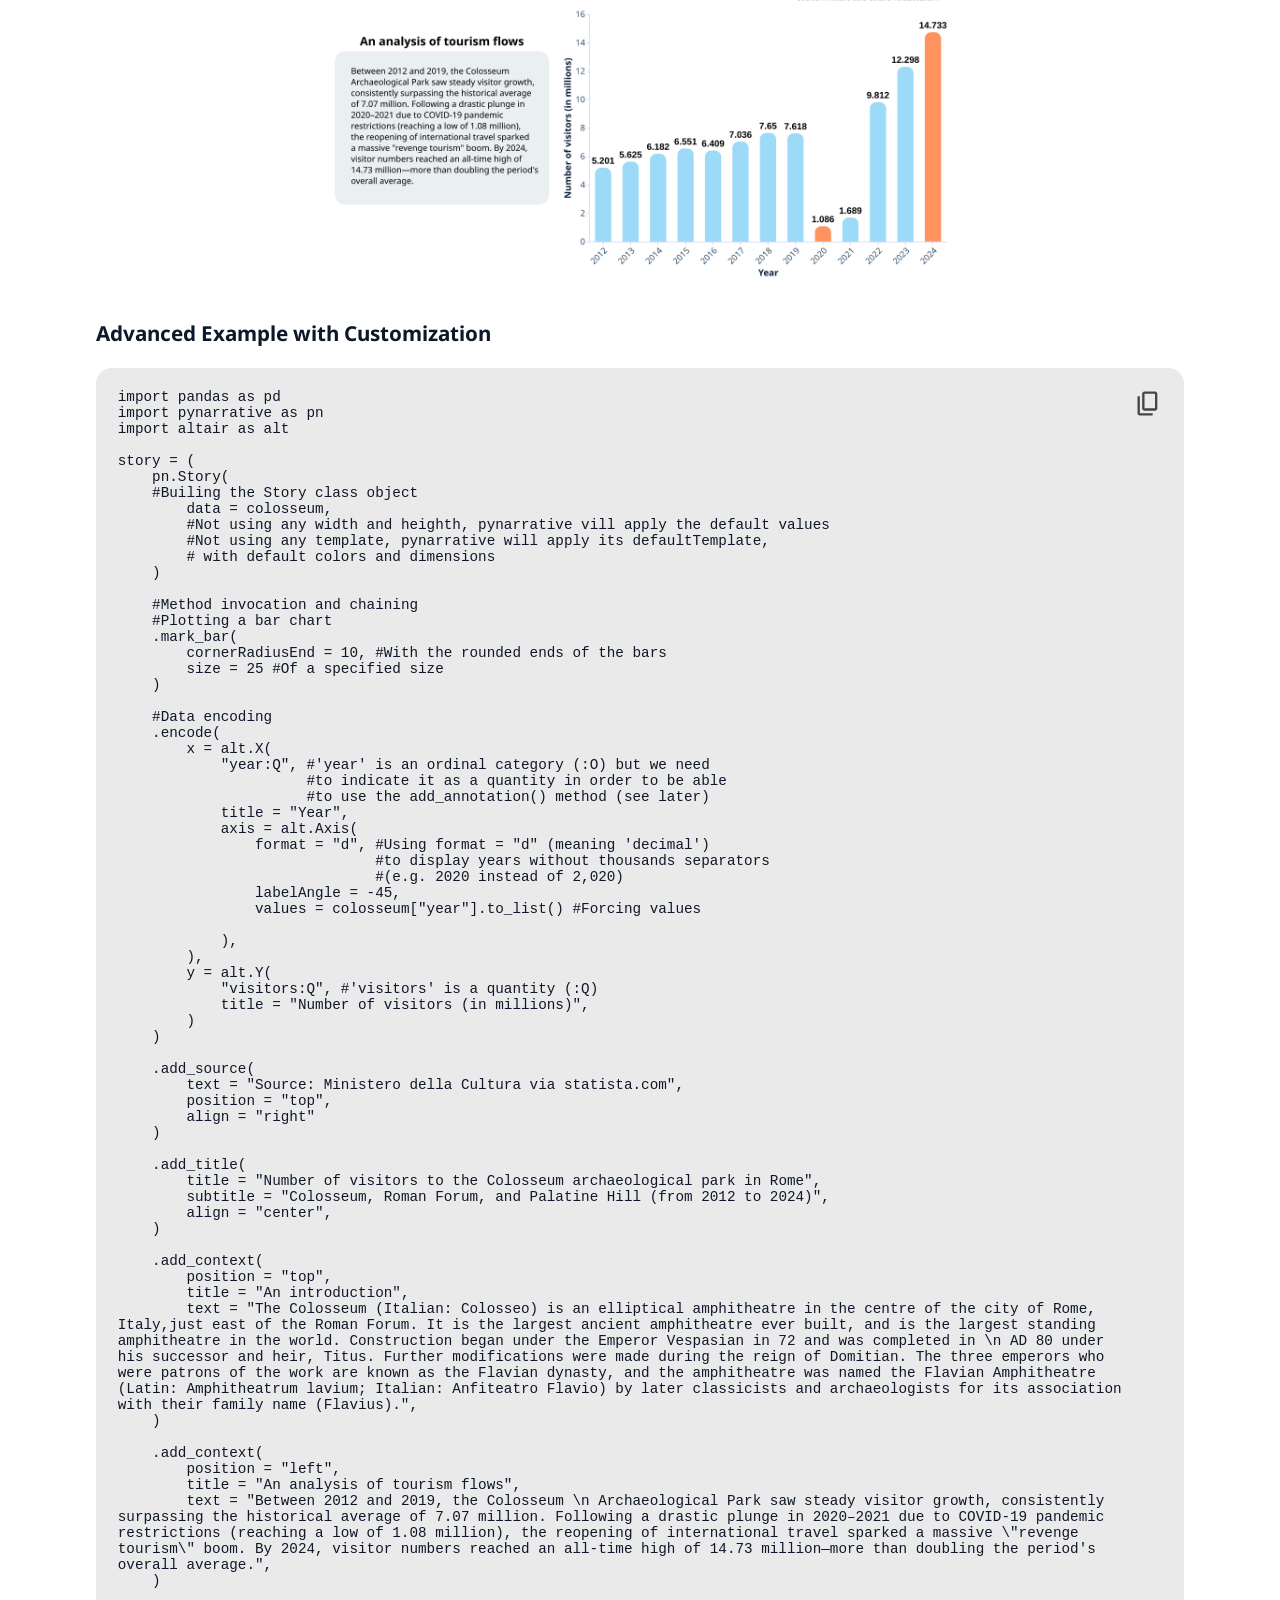
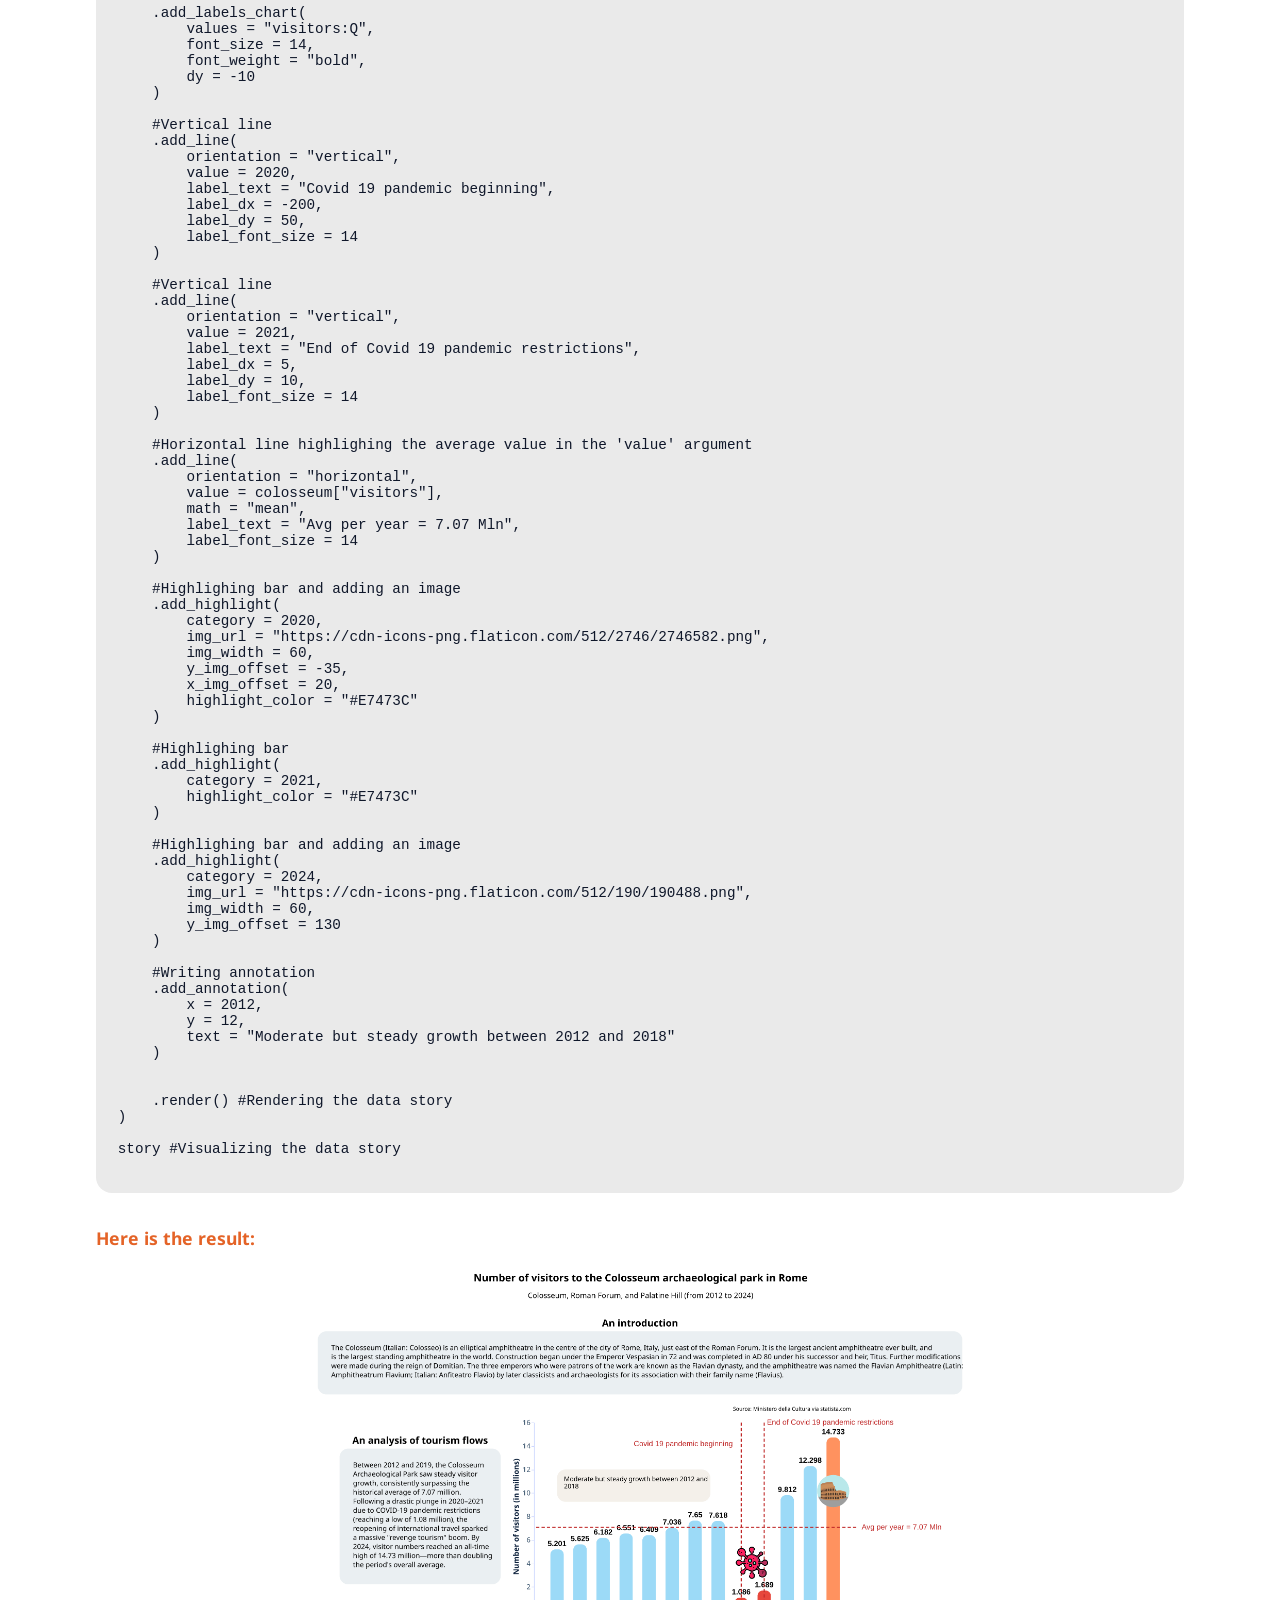
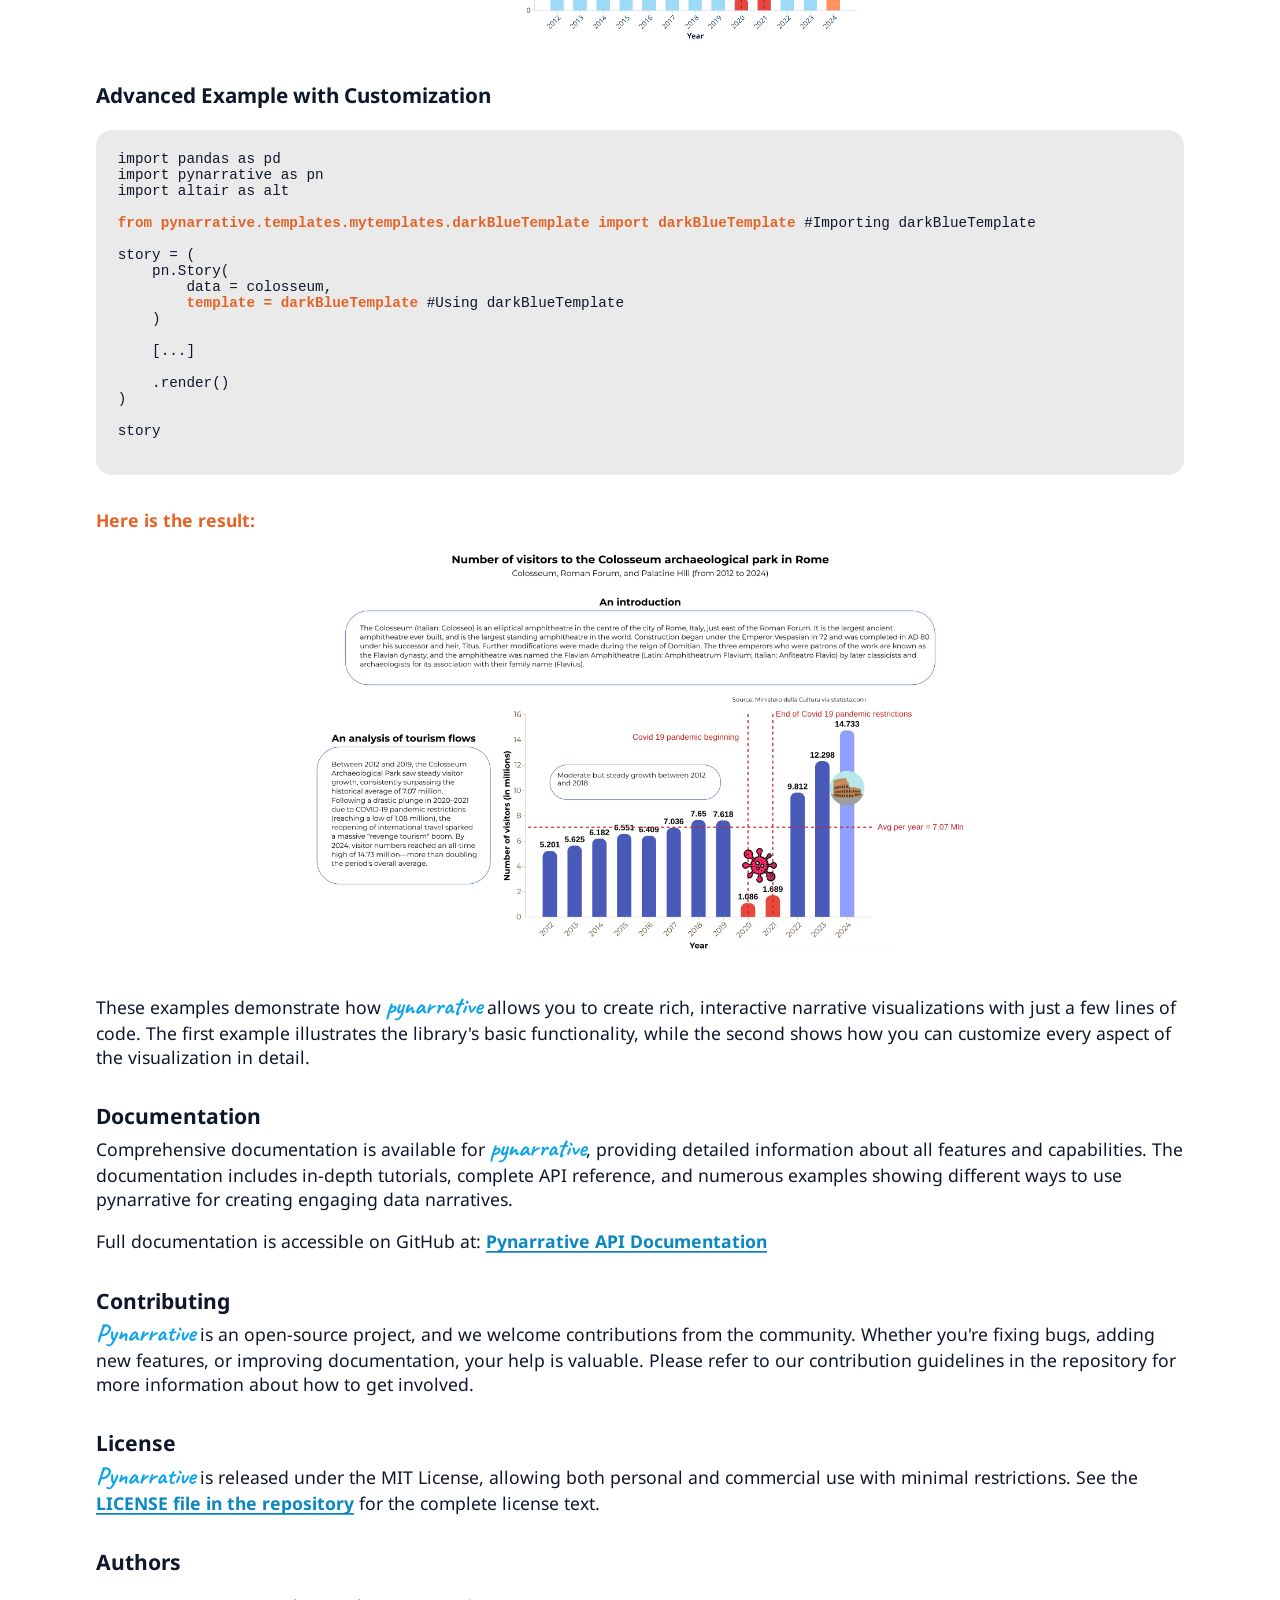
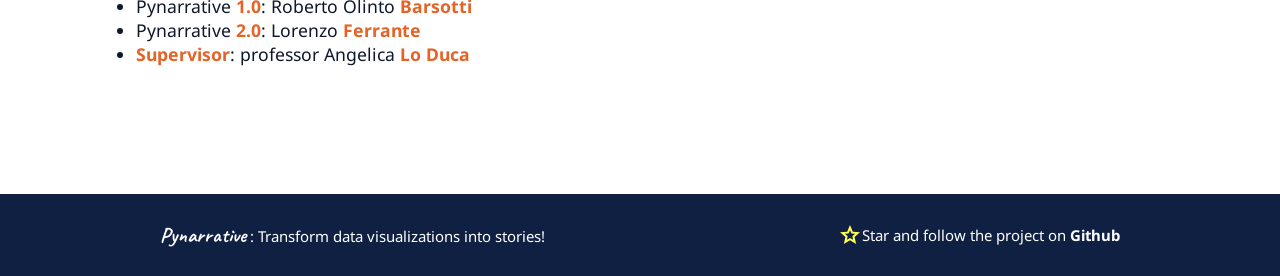
==== commit 8ed0b59b: "Update about.html" ====
--- a/about.html
+++ b/about.html
@@ -101,6 +101,8 @@
             <span>text_align='left',</span>
             <span>position='left',</span>
             <span>align='middle',</span>
+            <span>width_multiplier=None,</span>
+            <span>height_multiplier=None,</span>
             <span>font_weight='normal',</span>
             <span>font_style='normal',</span>
             <span>title='CONTEXT',</span>
@@ -115,6 +117,8 @@
             steps,
             <span>text_align='left',</span>
             <span>position='bottom',</span>
+            <span>width_multiplier=None,</span>
+            <span>height_multiplier=1,</span>
             <span>title='NEXT</span> STEPS',
             <span>title_dy=0,</span>
             <span>title_dx=0,</span>
